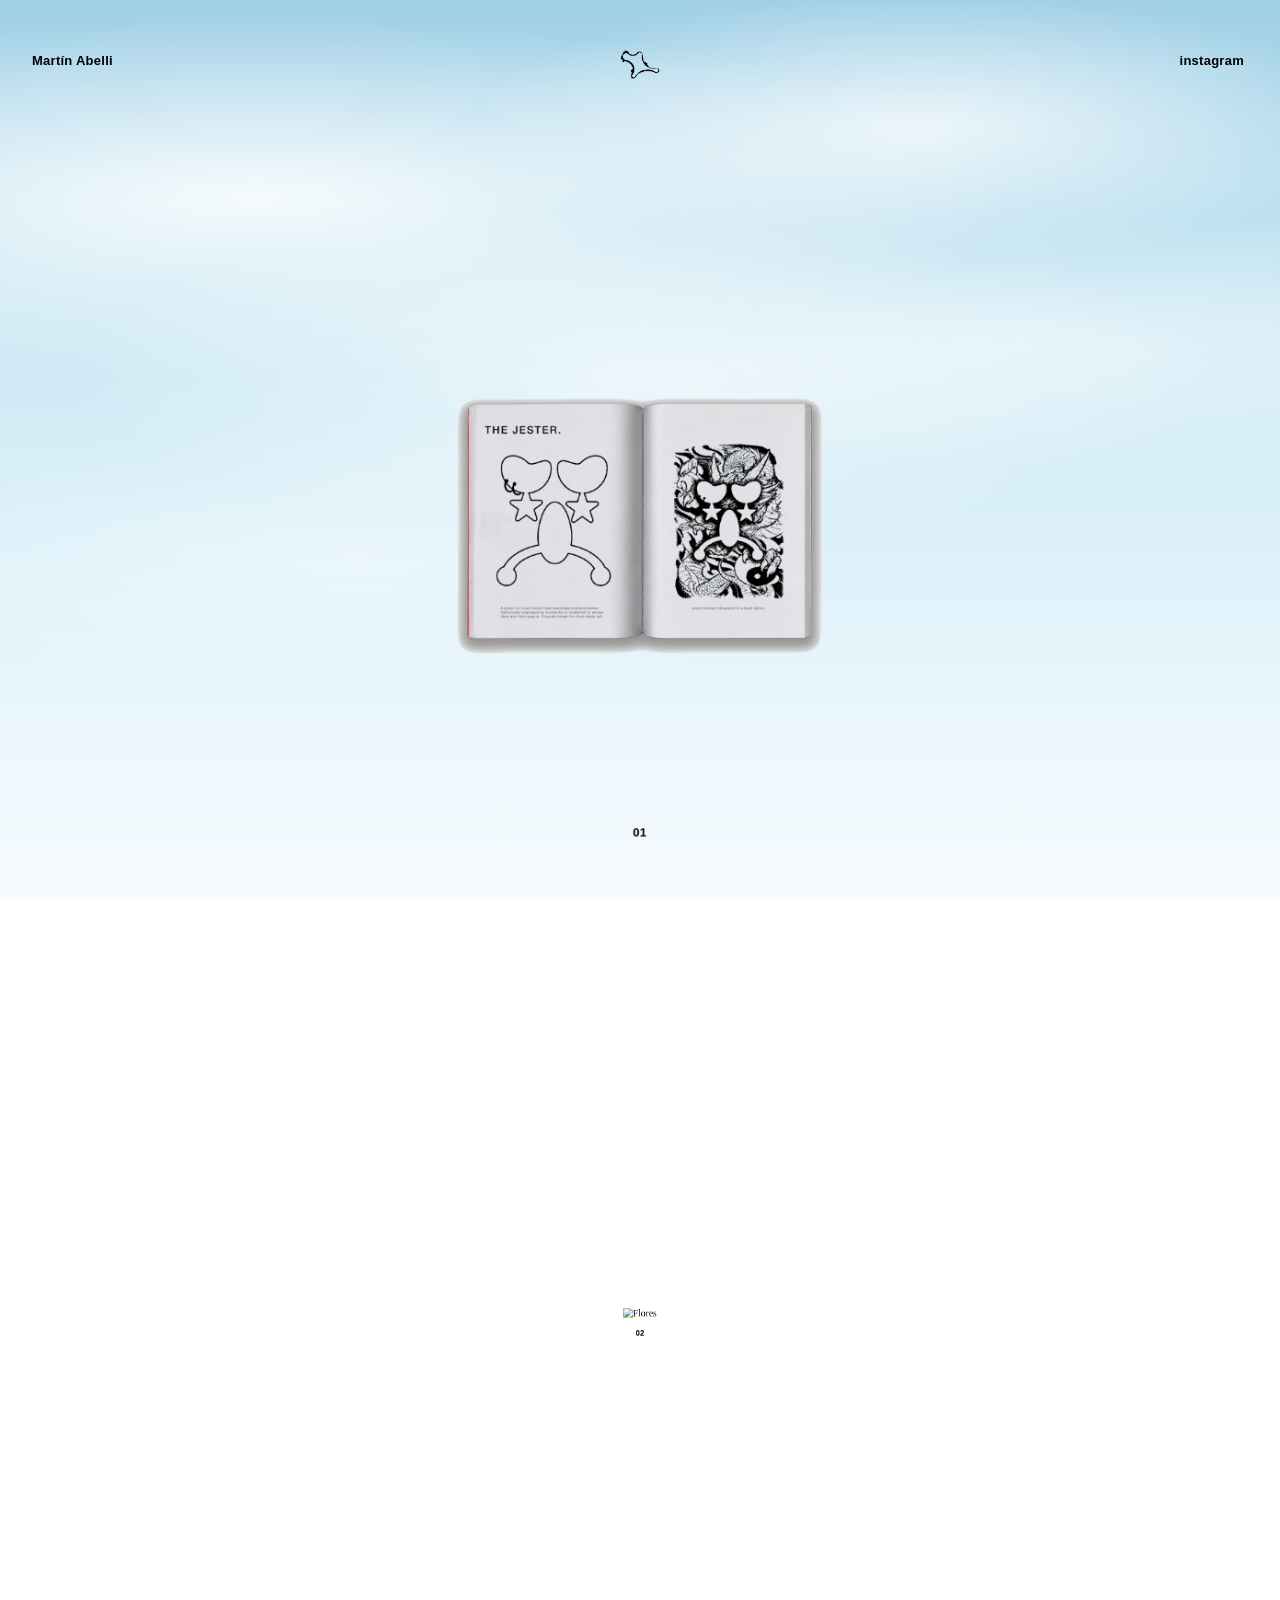
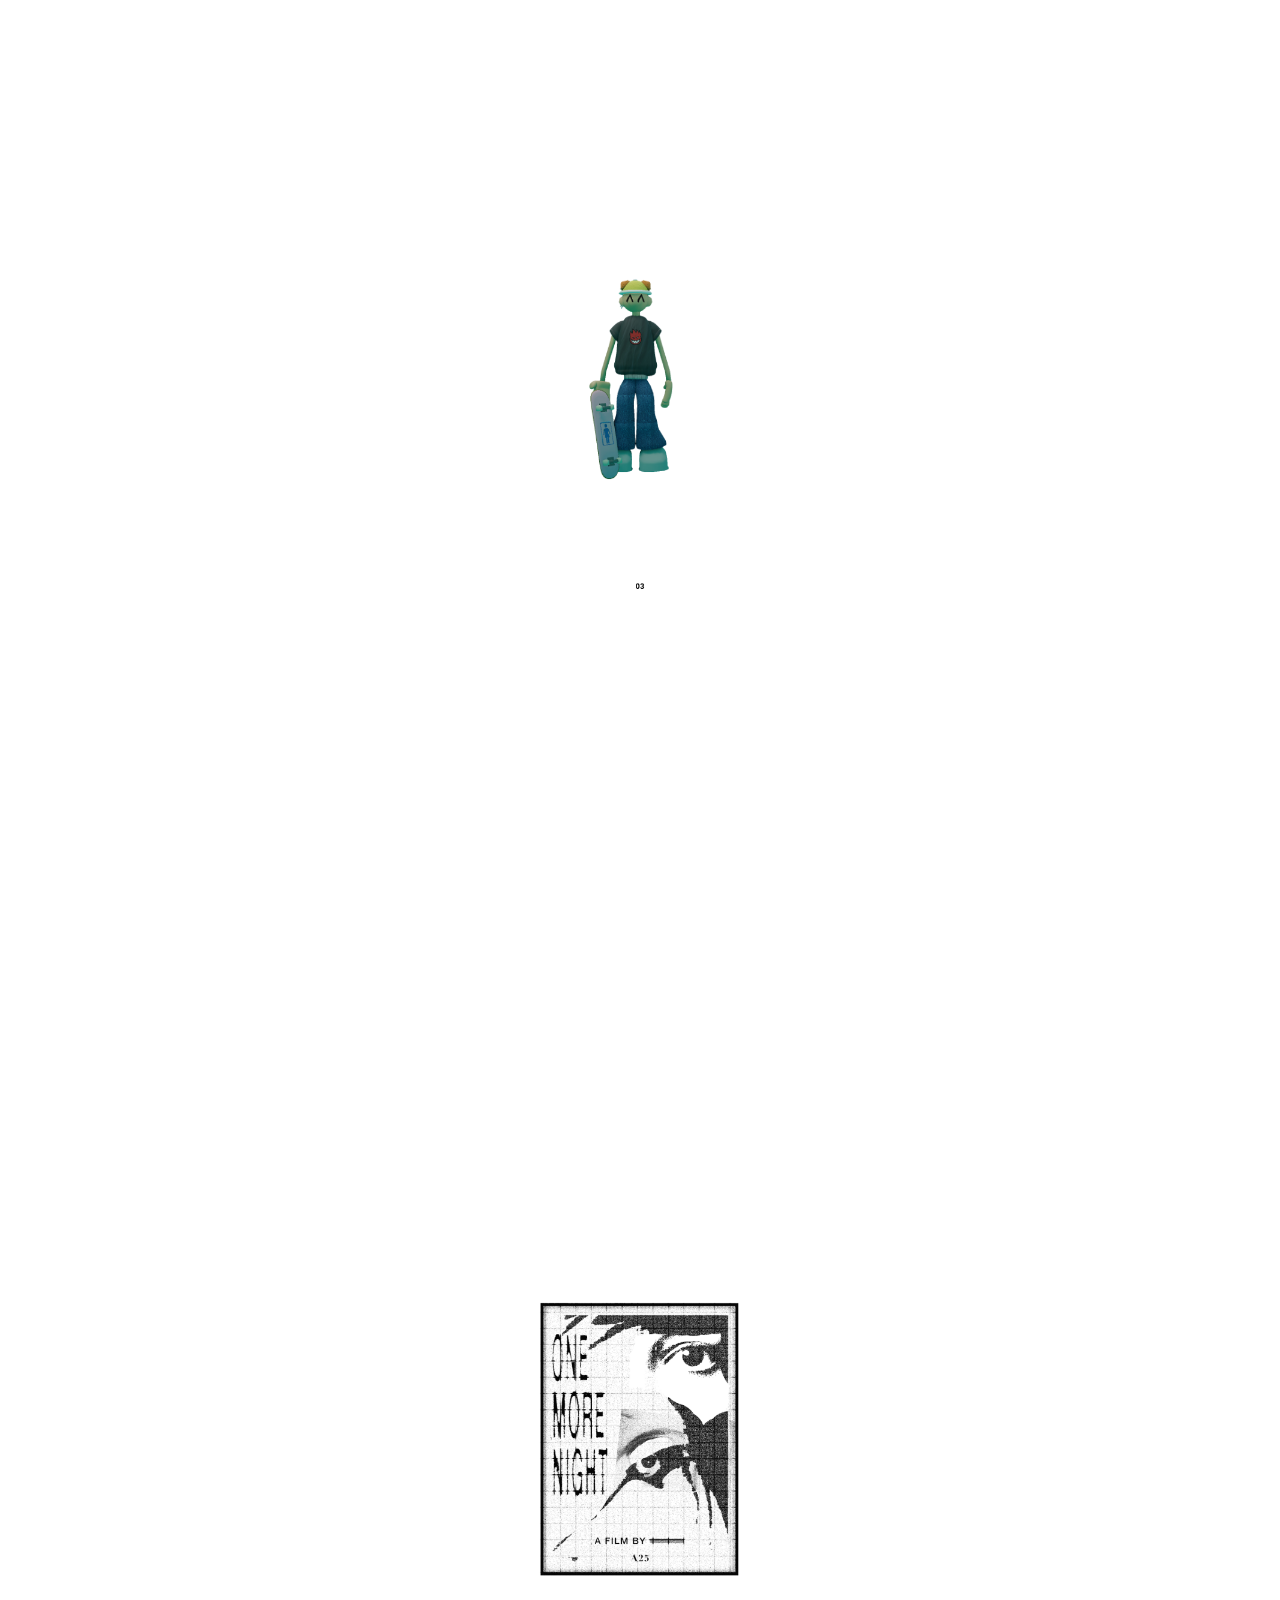
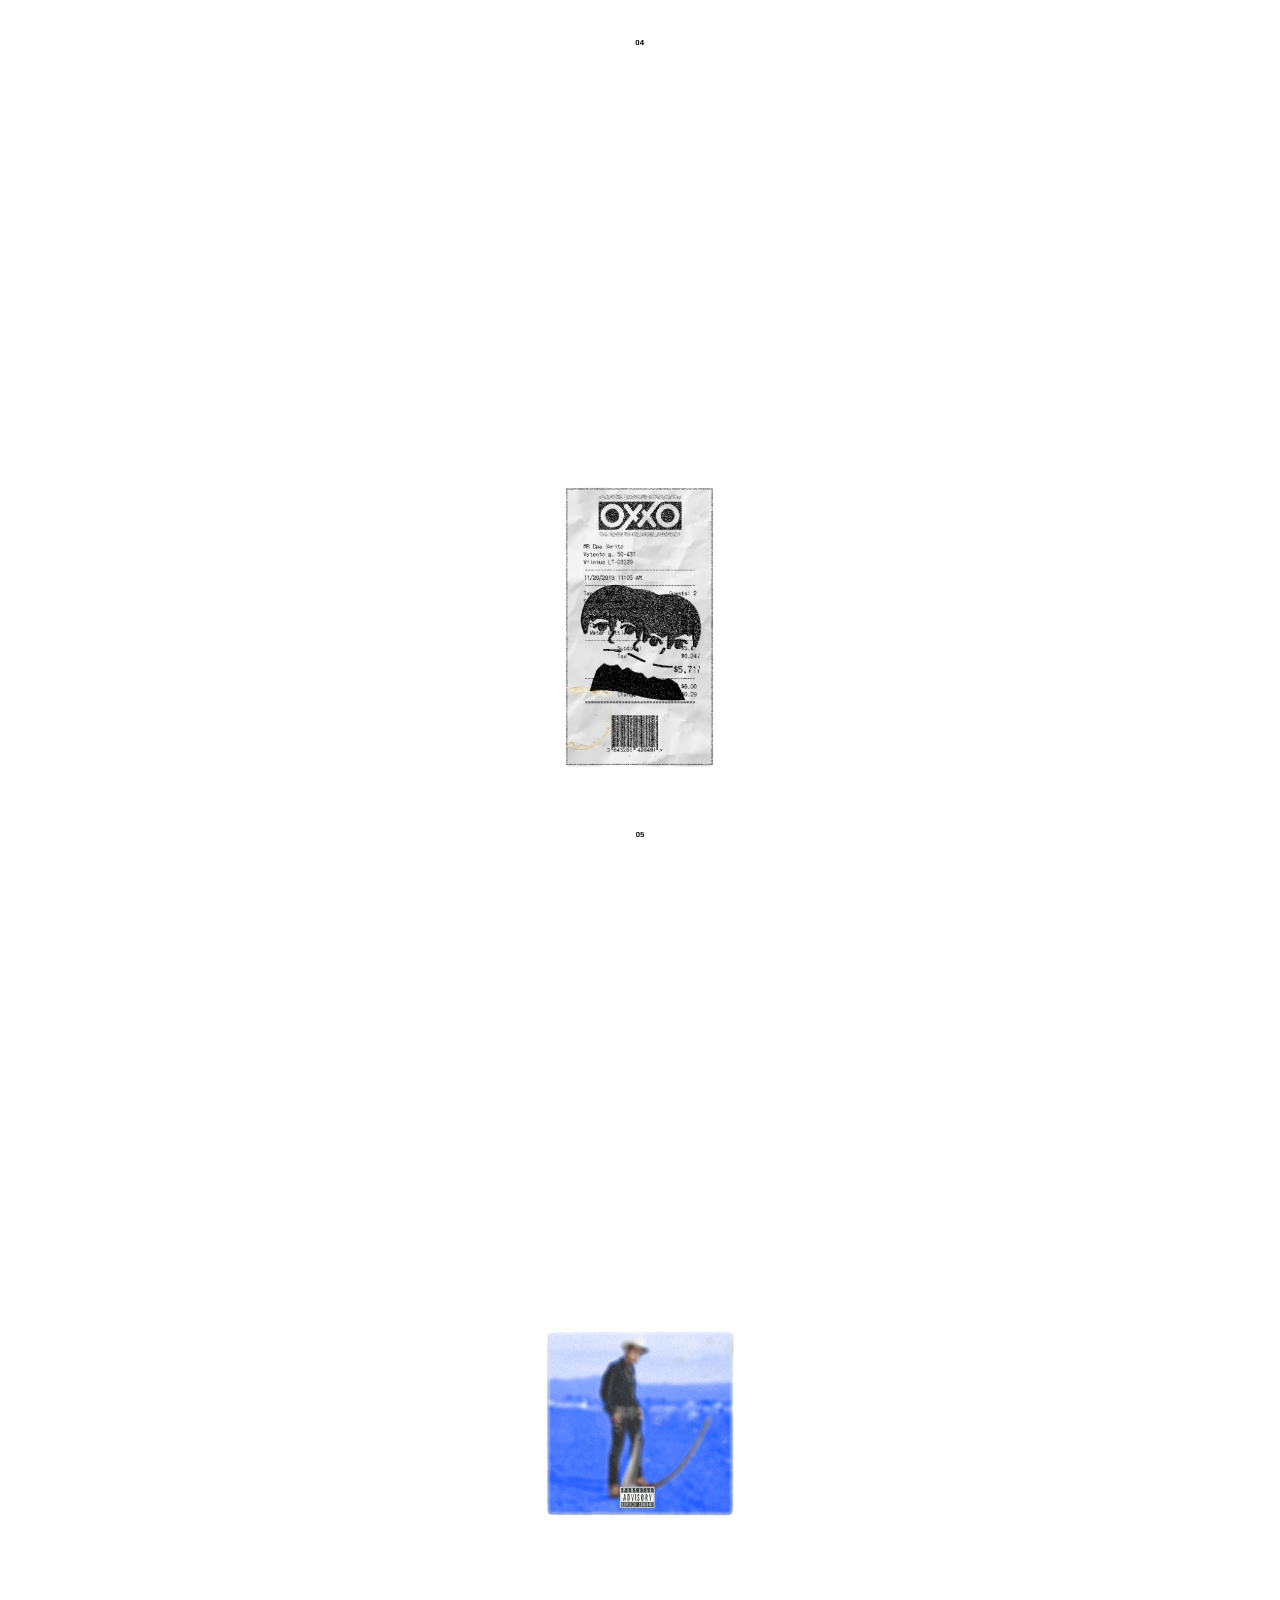
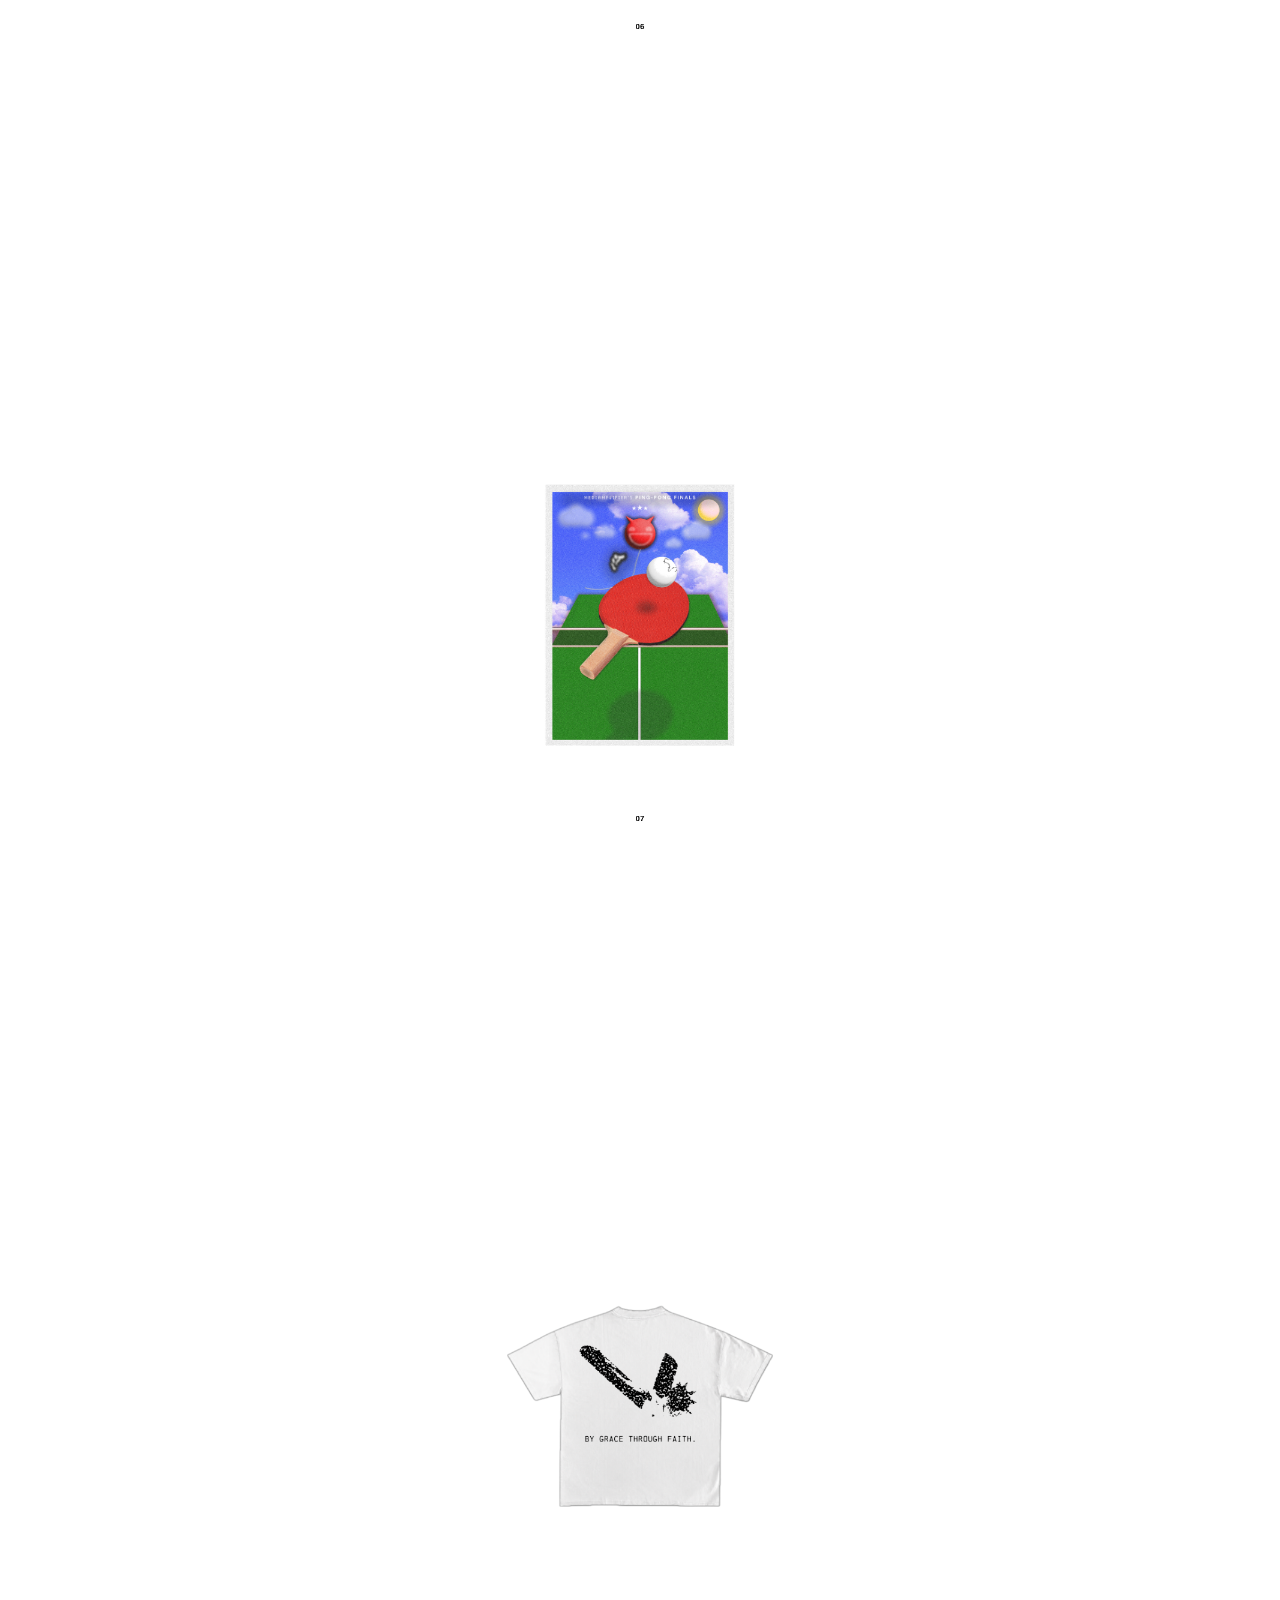
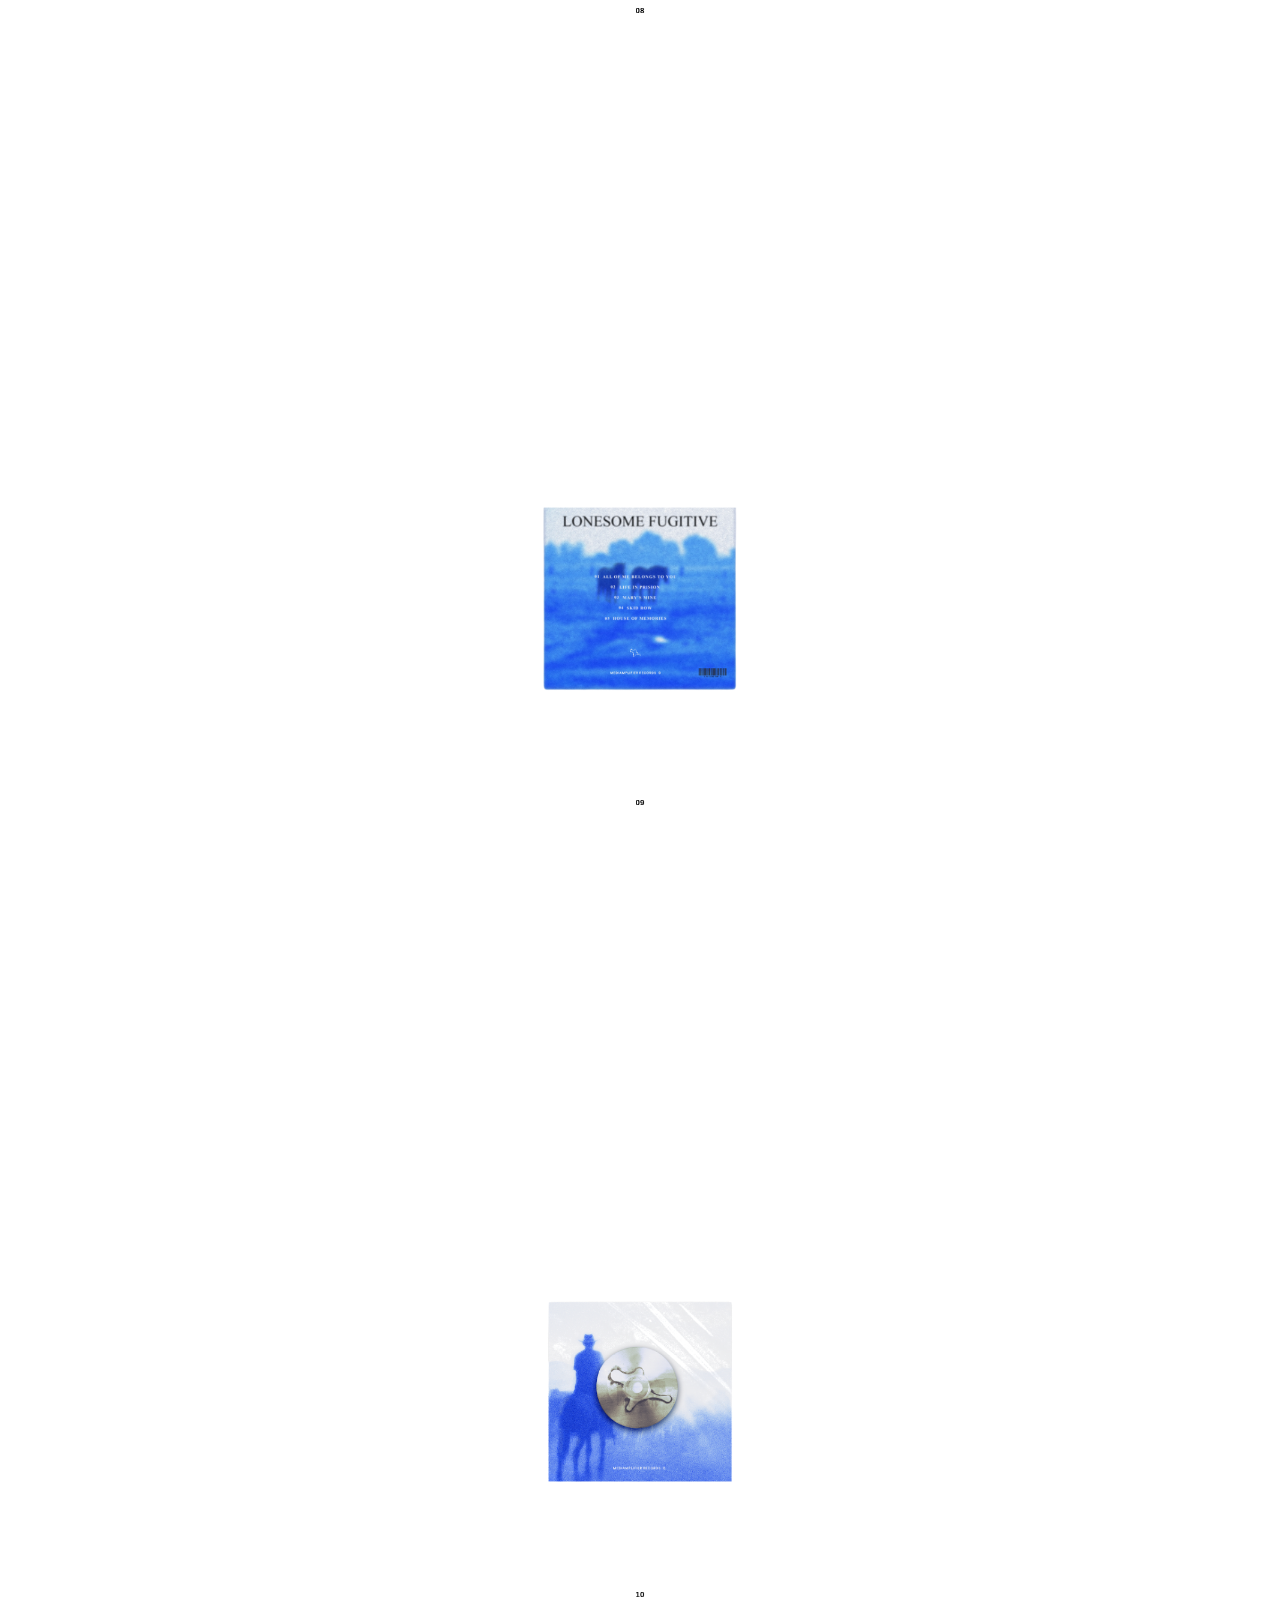
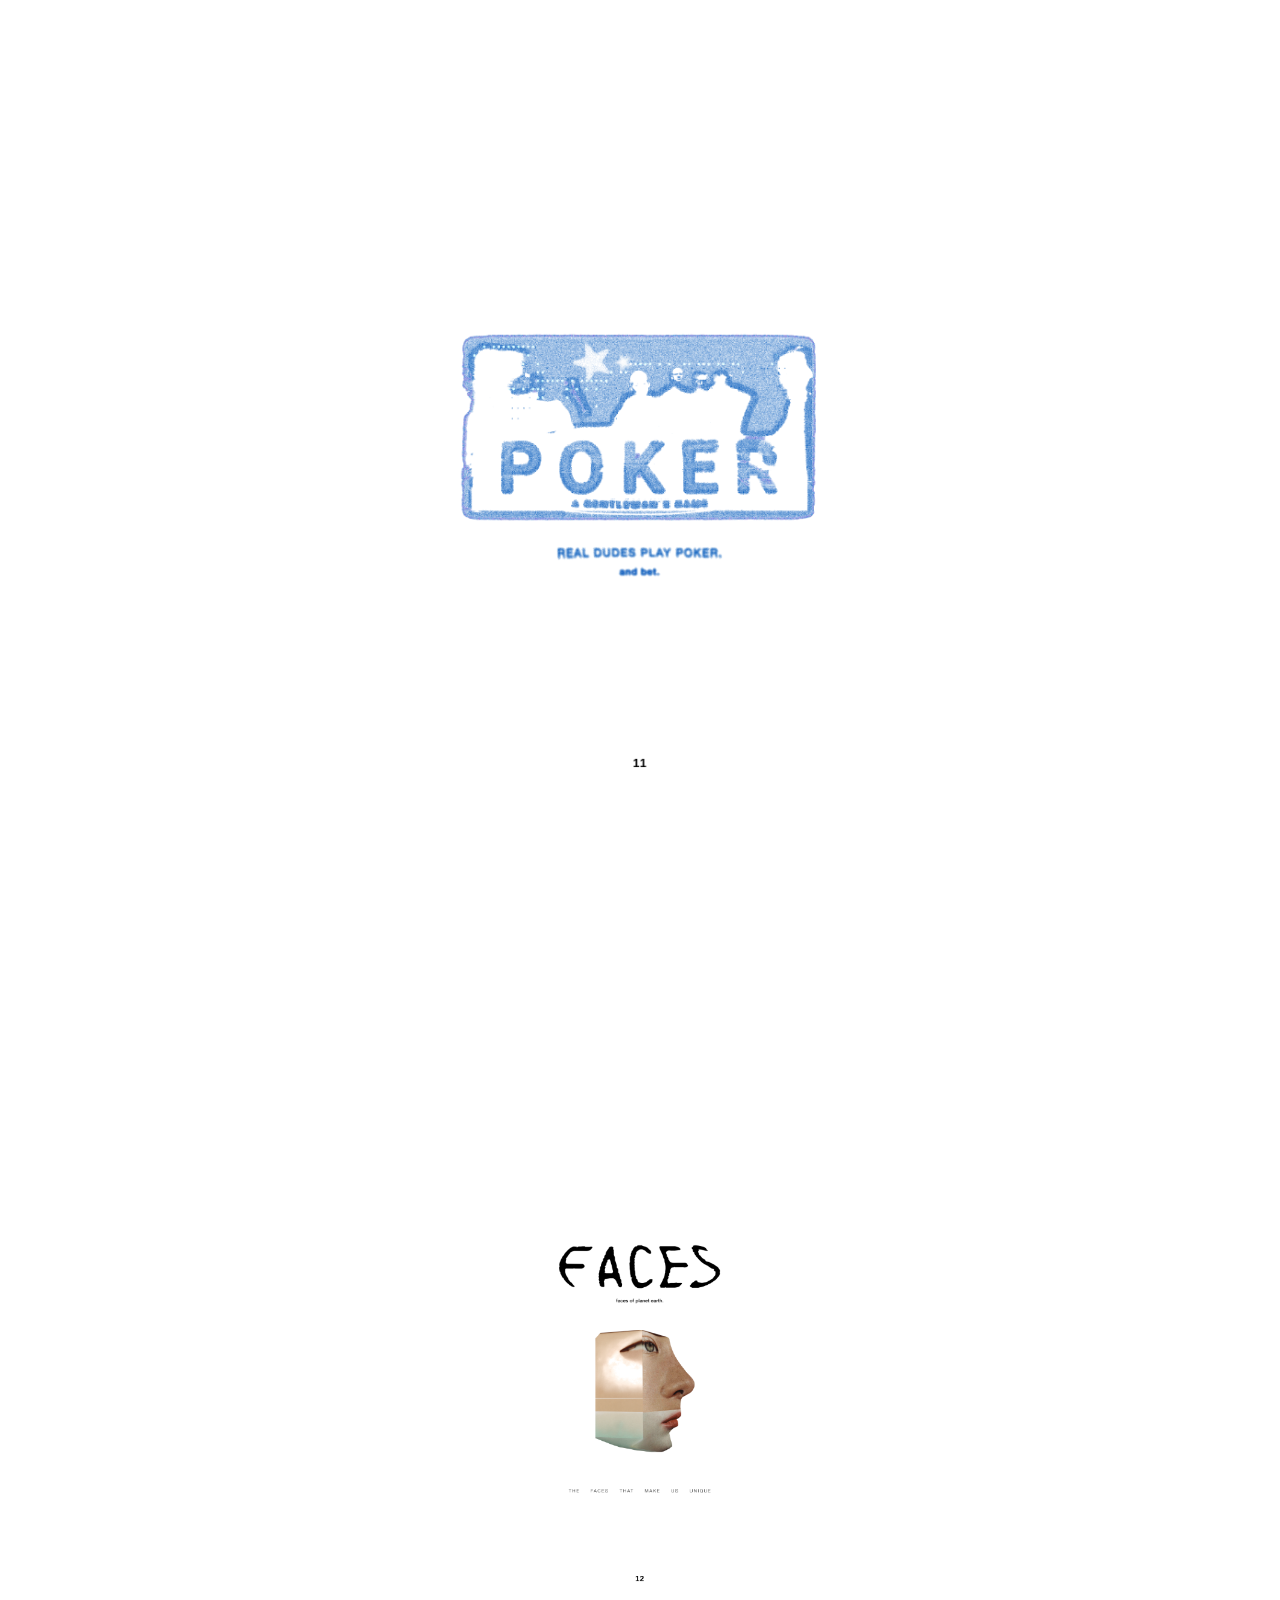
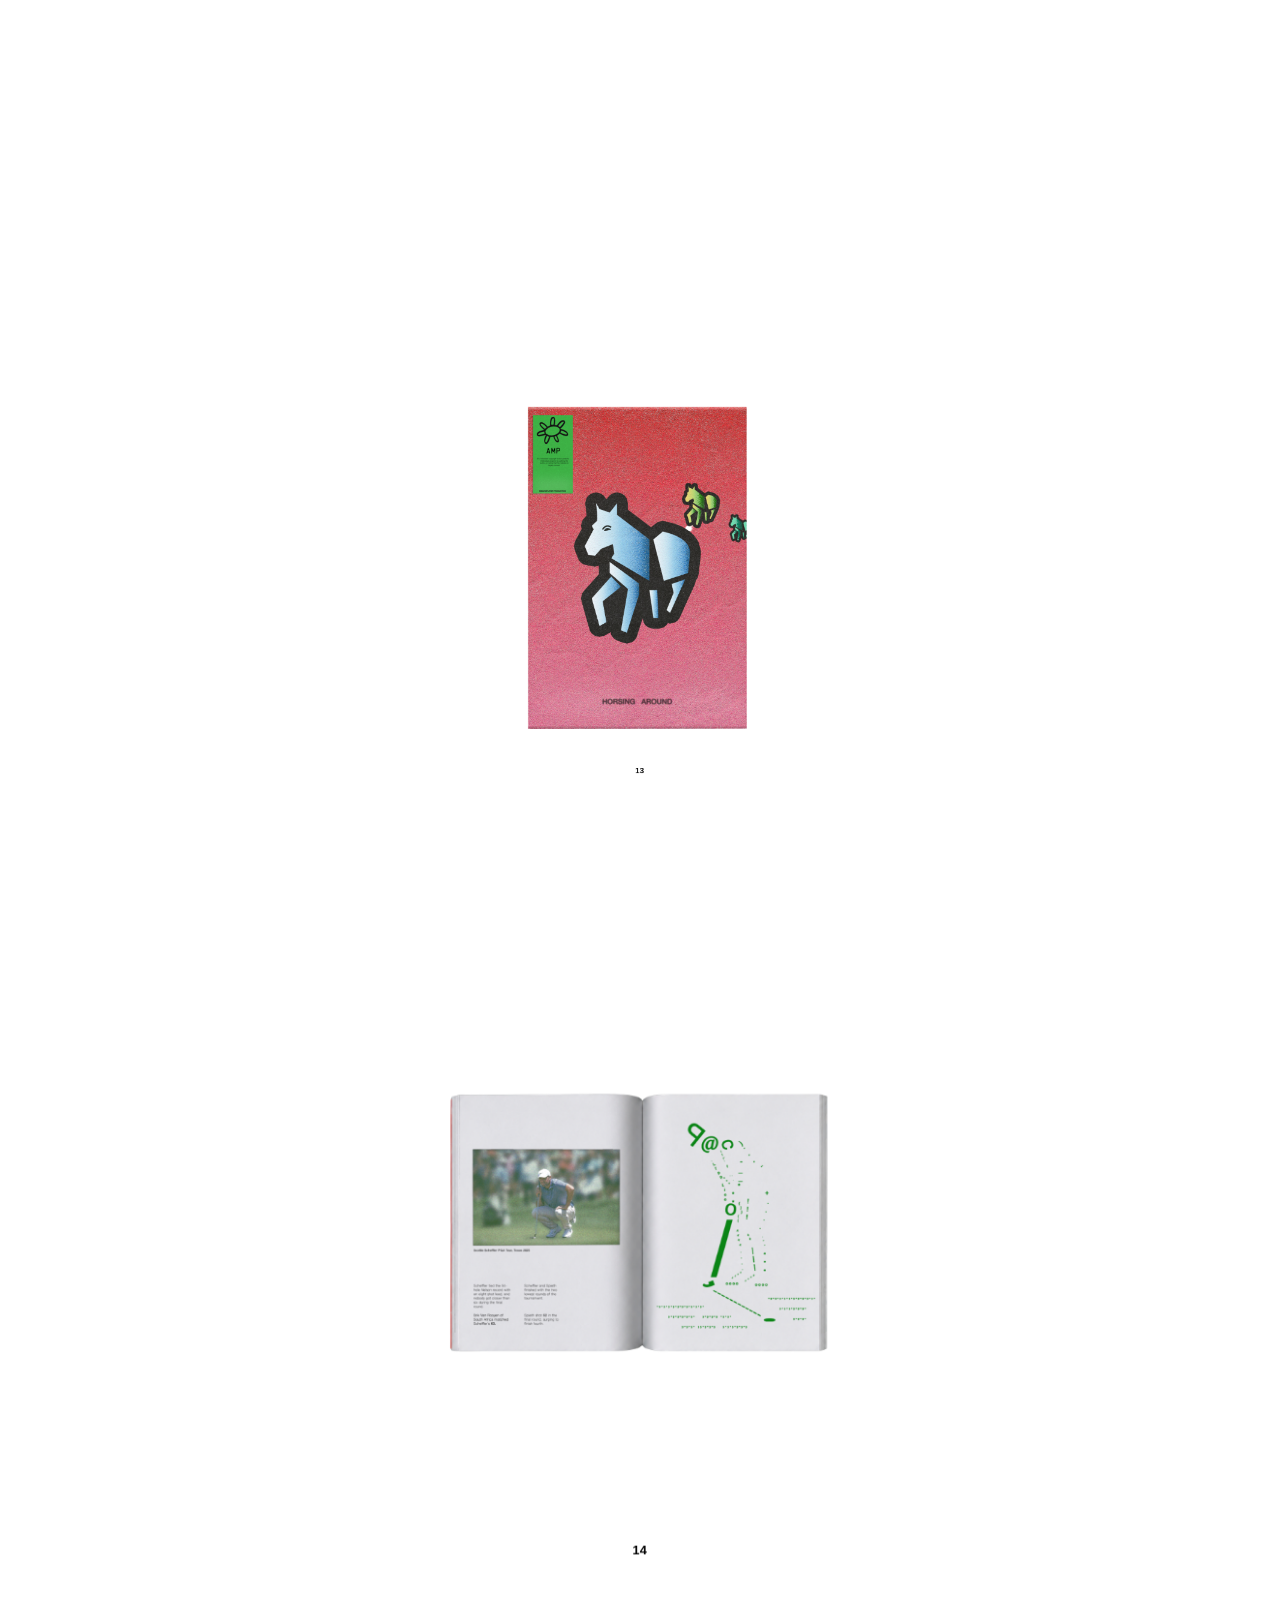
==== index.html @ cfe741dc "Mobile: replace horizontal swipe gallery with simple vertical scroll Each image is 80vw tall with ob" ====
<!DOCTYPE html>
<html lang="en">
<head>
  <meta charset="UTF-8">
  <meta name="viewport" content="width=device-width, initial-scale=1.0">
  <title>mediamplifier</title>
  <link rel="icon" type="image/png" href="images/favicon.png?v=9">
  <link rel="preconnect" href="https://fonts.googleapis.com">
  <link rel="preconnect" href="https://fonts.gstatic.com" crossorigin>
  <link href="https://fonts.googleapis.com/css2?family=Syne:wght@400;700;800&display=swap" rel="stylesheet">
  <link rel="stylesheet" href="style.css">
</head>
<body>

  <header>
    <span class="header-name">Martín Abelli</span>
    <a href="/"><img src="images/medialogo_crop.png" class="logo" alt="mediamplifier"></a>
    <a class="header-ig" href="https://instagram.com/mediamplifier" target="_blank">instagram</a>
  </header>

  <main class="grid">

    <div class="item">
      <img src="images/courtjester.png" alt="The Jester">
      <span class="caption">The Jester</span>
    </div>


    <div class="item">
      <img src="images/flowfinal.png" alt="Flores">
      <span class="caption">Flores</span>
    </div>

    <div class="item" data-compact>
      <img src="images/blaz.jpg" alt="Blaz">
      <span class="caption">Blaz Skateboarding</span>
    </div>

    <div class="item">
      <img src="images/damodel.png" alt="Damode">
      <span class="caption">Da Model</span>
    </div>

    <div class="item">
      <img src="images/miedofinal.png" alt="Miedo Nuevo">
      <span class="caption">Miedo Nuevo</span>
    </div>

    <div class="item">
      <img src="images/oxoman.png" alt="Oxomi 1">
      <span class="caption">Oxomi</span>
    </div>

    <div class="item">
      <img src="images/thecd.png" alt="The CD">
      <span class="caption">The CD</span>
    </div>

    <div class="item">
      <img src="images/finals.png" alt="Finals">
      <span class="caption">Finals</span>
    </div>

    <div class="item">
      <img src="images/gracie.png" alt="By Grace 1">
      <span class="caption">By Grace</span>
    </div>

    <div class="item">
      <img src="images/horse.png" alt="Horse">
      <span class="caption">Horse</span>
    </div>

    <div class="item">
      <img src="images/lone.png" alt="Lone">
      <span class="caption">Lone</span>
    </div>

    <div class="item">
      <img src="images/lone3.png" alt="Lone 3">
      <span class="caption">Lone 3</span>
    </div>

    <div class="item">
      <img src="images/realmen.png" alt="Real Men">
      <span class="caption">Real Men</span>
    </div>

    <div class="item">
      <img src="images/facess1.png" alt="Faces">
      <span class="caption">Faces</span>
    </div>

    <div class="item">
      <img src="images/horsing1.png" alt="Horsing">
      <span class="caption">Horsing</span>
    </div>

    <div class="item">
      <img src="images/libro1.png" alt="Libro">
      <span class="caption">Libro</span>
    </div>

  </main>

  <button class="edit-toggle" id="editBtn" onclick="editor.toggle()">EDITAR</button>

  <script>
  const params = new URLSearchParams(window.location.search);

  if (params.has('edit')) {
    document.getElementById('editBtn').style.display = 'block';
  }

  if (params.has('preview')) {
    document.body.classList.add('preview-mode');
    document.addEventListener('DOMContentLoaded', initViewer);
  }

  function initViewer() {
    const items = Array.from(document.querySelectorAll('.item'));
    if (!items.length) return;

    let current = 0;
    let animating = false;

    // Build viewer
    const viewer = document.createElement('div');
    viewer.id = 'viewer';
    document.body.appendChild(viewer);

    // Build nav dots
    const nav = document.createElement('div');
    nav.id = 'viewer-nav';
    document.body.appendChild(nav);

    // Preload all images so transitions are instant
    items.forEach(item => {
      const preload = new Image();
      preload.src = item.querySelector('img').src;
    });

    // Create slides
    const slides = items.map((item, i) => {
      const slide = document.createElement('div');
      slide.className = 'slide' + (i === 0 ? ' active' : '');
      const img = document.createElement('img');
      img.src = item.querySelector('img').src;
      img.alt = item.querySelector('img').alt;
      slide.appendChild(img);
      const cap = item.querySelector('.caption');
      if (cap) {
        const caption = document.createElement('span');
        caption.className = 'slide-caption';
        caption.textContent = cap.textContent;
        slide.appendChild(caption);
      }
      viewer.appendChild(slide);

      // Nav dot
      const dot = document.createElement('div');
      dot.className = 'nav-dot' + (i === 0 ? ' active' : '');
      dot.addEventListener('click', () => goTo(i));
      nav.appendChild(dot);

      return slide;
    });

    const dots = Array.from(nav.querySelectorAll('.nav-dot'));

    function goTo(next) {
      if (animating || next === current || next < 0 || next >= slides.length) return;
      animating = true;
      slides[current].classList.remove('active');
      dots[current].classList.remove('active');
      current = next;
      slides[current].classList.add('active');
      dots[current].classList.add('active');
      setTimeout(() => { animating = false; }, 150);
    }

    function go(dir) { goTo(current + dir); }

    // Mouse wheel
    let wheelAccum = 0;
    window.addEventListener('wheel', e => {
      e.preventDefault();
      wheelAccum += e.deltaY;
      if (Math.abs(wheelAccum) > 60) {
        go(wheelAccum > 0 ? 1 : -1);
        wheelAccum = 0;
      }
    }, { passive: false });

    // Arrow keys
    window.addEventListener('keydown', e => {
      if (e.key === 'ArrowDown') go(1);
      if (e.key === 'ArrowUp') go(-1);
    });

    // Touch
    let touchY = 0;
    window.addEventListener('touchstart', e => { touchY = e.touches[0].clientY; });
    window.addEventListener('touchend', e => {
      const diff = touchY - e.changedTouches[0].clientY;
      if (Math.abs(diff) > 40) go(diff > 0 ? 1 : -1);
    });
  }

  // ── Hardcoded layout fallback (used on GitHub Pages where localStorage is empty) ──
  const LAYOUT_FALLBACK = {"viewportWidth":1470,"images":[{"x":118,"y":61.981,"w":571,"h":807.689,"rotation":0},{"x":853,"y":32.8,"w":487,"h":688.87,"rotation":6.8489},{"x":1055,"y":935.92,"w":321,"h":167.677,"rotation":-1.34778},{"x":517,"y":1197.42,"w":476,"h":595,"rotation":0},{"x":91,"y":1286.94,"w":355,"h":502.154,"rotation":-4.43811},{"x":970,"y":1234.7,"w":491,"h":618.337,"rotation":0},{"x":44,"y":1767.58,"w":485,"h":606.25,"rotation":0},{"x":492,"y":1733.08,"w":491,"h":613.75,"rotation":-2.68546},{"x":516,"y":715.08,"w":422,"h":527.5,"rotation":-1.95251},{"x":127,"y":945.8,"w":258,"h":245.545,"rotation":0},{"x":13,"y":2228.83,"w":509,"h":636.25,"rotation":1.24339},{"x":971,"y":1763.58,"w":478,"h":597.5,"rotation":0},{"x":578,"y":2326.66,"w":349.007,"h":493.673,"rotation":-2.66548}],"drawings":[]};

  (function restoreLayout() {
    if (!params.has('edit')) return; // freeform layout only lives in edit mode now
    if (window.innerWidth <= 680) return; // mobile: CSS grid handles layout
    const saved = localStorage.getItem('mediaLayout');
    const data = saved ? JSON.parse(saved) : LAYOUT_FALLBACK;
    if (!data) return;
    const grid = document.querySelector('.grid');
    const items = document.querySelectorAll('.item');
    let maxBottom = 0;
    const images  = Array.isArray(data) ? data : (data.images  || []);
    const drawings = Array.isArray(data) ? []   : (data.drawings || []);

    // Build position map (support both old index-based and new src-based formats)
    const hasSrc = images.length > 0 && images[0].src;
    const posMap = {};
    if (hasSrc) {
      images.forEach(pos => { posMap[pos.src] = pos; });
    }

    items.forEach((item, i) => {
      const pos = hasSrc ? posMap[item.querySelector('img').src.split('/').pop()] : images[i];
      if (!pos) { item.style.display = 'none'; return; }
      Object.assign(item.style, {
        position: 'absolute', display: '',
        left: pos.x + 'px', top: pos.y + 'px',
        width: pos.w + 'px', height: pos.h + 'px', overflow: 'visible',
        transform: `rotate(${pos.rotation || 0}deg)`,
        transformOrigin: 'center center',
      });
      const img = item.querySelector('img');
      img.style.cssText = 'width:100%;height:100%;object-fit:cover;display:block;';
      maxBottom = Math.max(maxBottom, pos.y + pos.h);
    });

    drawings.forEach(d => {
      const el = document.createElement('img');
      el.className = 'drawing-item';
      el.src = d.src;
      Object.assign(el.style, {
        position: 'absolute', left: d.x + 'px', top: d.y + 'px',
        width: d.w + 'px', height: d.h + 'px',
        pointerEvents: 'none', zIndex: '150',
      });
      grid.appendChild(el);
      maxBottom = Math.max(maxBottom, d.y + d.h);
    });
    const designW = data.viewportWidth || 1470;
    const designH = maxBottom + 60;
    grid.style.display = 'block';
    grid.style.position = 'relative';
    grid.style.width = designW + 'px';
    grid.style.height = designH + 'px';

    function applyScale() {
      const scale = window.innerWidth / designW;
      grid.style.transform = `scale(${scale})`;
      grid.style.transformOrigin = 'top left';
      grid.style.marginBottom = (designH * scale - designH) + 'px';
    }
    applyScale();
    window.addEventListener('resize', applyScale);

    // Restore drawing overlay
    const savedDrawing = localStorage.getItem('mediaDrawing');
    if (savedDrawing) {
      const overlay = document.createElement('img');
      Object.assign(overlay.style, {
        position: 'absolute', top: '0', left: '0',
        width: '100%', pointerEvents: 'none', zIndex: '200',
      });
      overlay.src = savedDrawing;
      overlay.id = 'drawing-overlay';
      grid.appendChild(overlay);
    }
  })();

  // ── Galleries: mobile horizontal swipe / desktop vertical scroll ──
  // Mode is re-evaluated on resize so the right gallery is always active
  // (also covers environments where innerWidth is 0 during initial load).
  if (!params.has('preview') && !params.has('edit')) {
    const SKIP = ['horse.png', 'blaz.jpg'];
    const galleryItems = Array.from(document.querySelectorAll('.item'))
      .filter(item => !SKIP.some(s => item.querySelector('img').src.includes(s)));

    function makeSlideContent(item, i, container) {
      const srcImg = item.querySelector('img');
      const img = document.createElement('img');
      img.src = srcImg.src; img.alt = srcImg.alt;
      container.appendChild(img);
      const cap = document.createElement('span');
      cap.textContent = String(i + 1).padStart(2, '0');
      container.appendChild(cap);
      return cap;
    }

    function buildMobile() {
      // Mobile uses native CSS vertical scroll — CSS handles layout
      return () => {};
    }

    // Desktop: images scale up reaching viewport center and shrink leaving,
    // transform origin sliding top→bottom (scroll-scrubbed, sandwichpress style).
    function buildDesktop() {
      const ctl = new AbortController();
      const sig = { signal: ctl.signal };

      document.body.classList.add('vgallery');

      const gallery = document.createElement('div');
      gallery.id = 'desk-gallery';
      document.body.appendChild(gallery);

      const wraps = galleryItems.map((item, i) => {
        const wrap = document.createElement('div');
        wrap.className = 'desk-item';
        const inner = document.createElement('div');
        inner.className = 'desk-inner';
        makeSlideContent(item, i, inner).className = 'desk-caption';
        wrap.appendChild(inner);
        gallery.appendChild(wrap);
        return { wrap, inner };
      });

      // p: 0 = item center at viewport bottom, 0.5 = centered, 1 = at top.
      // scale 0.6 → 1 → 0.6, origin slides 50% 0% → 50% 50% → 50% 100%.
      function update() {
        const vh = window.innerHeight;
        wraps.forEach(({ wrap, inner }) => {
          const r = wrap.getBoundingClientRect();
          if (r.bottom < -vh || r.top > vh * 2) return; // far offscreen
          let p = 1 - (r.top + r.height / 2) / vh;
          p = Math.max(0, Math.min(1, p));
          const scale = 0.6 + 0.4 * (1 - Math.abs(2 * p - 1));
          inner.style.transform = `scale(${scale})`;
          inner.style.transformOrigin = `50% ${p * 100}%`;
        });
      }

      window.addEventListener('scroll', update, { passive: true, signal: ctl.signal });
      window.addEventListener('resize', update, sig);
      update();

      return () => {
        ctl.abort();
        gallery.remove();
        document.body.classList.remove('vgallery');
        window.scrollTo(0, 0);
      };
    }

    let galleryMode = null, teardownGallery = null;

    function decideGallery() {
      const w = window.innerWidth;
      if (!w || !galleryItems.length) return; // viewport not laid out yet
      const next = w <= 680 ? 'mobile' : 'desktop';
      if (next === galleryMode) return;
      if (teardownGallery) teardownGallery();
      galleryMode = next;
      teardownGallery = next === 'mobile' ? buildMobile() : buildDesktop();
    }

    window.addEventListener('resize', decideGallery);
    decideGallery();
  }

  const editor = {
    canvas: null, active: false, widgets: [], drawWidgets: [],

    toggle() {
      this.active ? this.close() : this.open();
      this.active = !this.active;
      document.getElementById('editBtn').textContent = this.active ? '✕ CERRAR' : 'EDITAR';
    },

    open() {
      this.widgets = [];
      this.drawWidgets = [];
      const docH = Math.max(document.body.scrollHeight, window.innerHeight);
      this.canvas = document.createElement('div');
      Object.assign(this.canvas.style, {
        position: 'absolute', top: '0', left: '0',
        width: '100%', height: docH + 'px',
        background: 'rgba(245,245,245,0.97)', zIndex: '8000',
      });
      document.body.appendChild(this.canvas);

      const bar = document.createElement('div');
      bar.style.cssText = 'position:fixed;top:0;left:0;right:0;background:#0066ff;color:#fff;font:11px monospace;padding:6px 16px;z-index:9000;display:flex;align-items:center;gap:10px;';

      const info = document.createElement('span');
      info.textContent = 'Mover · Redimensionar · ENTER aplicar · ESC cancelar';
      info.style.flex = '1';
      bar.appendChild(info);

      // ── Draw toggle ──
      const drawBtn = document.createElement('button');
      drawBtn.textContent = '✏ Dibujar';
      drawBtn.style.cssText = 'background:rgba(255,255,255,0.2);color:#fff;border:1px solid rgba(255,255,255,0.5);padding:4px 10px;font:bold 11px monospace;cursor:pointer;border-radius:2px;';
      bar.appendChild(drawBtn);

      // Colors
      const colors = ['#000000','#ffffff','#ff0000','#ffcc00','#0044ff'];
      let currentColor = '#000000';
      const colorBtns = colors.map(c => {
        const btn = document.createElement('div');
        btn.style.cssText = `width:16px;height:16px;background:${c};border:2px solid ${c==='#ffffff'?'#999':'#fff'};cursor:pointer;border-radius:50%;flex-shrink:0;`;
        btn.title = c;
        btn.addEventListener('click', () => {
          currentColor = c; currentSize = this._eraserActive ? currentSize : currentSize;
          this._eraserActive = false;
          drawCtx.globalCompositeOperation = 'source-over';
          colorBtns.forEach(b => b.style.outline = 'none');
          btn.style.outline = '2px solid #fff';
        });
        bar.appendChild(btn);
        return btn;
      });
      colorBtns[0].style.outline = '2px solid #fff';

      // Size
      const sizes = [2, 5, 12];
      const sizeLabels = ['S','M','L'];
      let currentSize = 5;
      sizes.forEach((s, i) => {
        const btn = document.createElement('button');
        btn.textContent = sizeLabels[i];
        btn.style.cssText = `background:${i===1?'rgba(255,255,255,0.4)':'rgba(255,255,255,0.15)'};color:#fff;border:1px solid rgba(255,255,255,0.4);padding:3px 7px;font:bold 10px monospace;cursor:pointer;border-radius:2px;`;
        btn.addEventListener('click', () => {
          currentSize = s;
          bar.querySelectorAll('.sizebtn').forEach(b => b.style.background = 'rgba(255,255,255,0.15)');
          btn.style.background = 'rgba(255,255,255,0.4)';
        });
        btn.className = 'sizebtn';
        bar.appendChild(btn);
      });

      // Eraser
      const eraserBtn = document.createElement('button');
      eraserBtn.textContent = '🧹 Goma';
      eraserBtn.style.cssText = 'background:rgba(255,255,255,0.15);color:#fff;border:1px solid rgba(255,255,255,0.4);padding:4px 10px;font:bold 11px monospace;cursor:pointer;border-radius:2px;';
      eraserBtn.addEventListener('click', () => {
        this._eraserActive = !this._eraserActive;
        drawCtx.globalCompositeOperation = this._eraserActive ? 'destination-out' : 'source-over';
        eraserBtn.style.background = this._eraserActive ? 'rgba(255,255,255,0.5)' : 'rgba(255,255,255,0.15)';
        // Auto-enable draw mode when eraser is on
        if (this._eraserActive && !drawActive) {
          drawActive = true;
          drawCanvas.style.pointerEvents = 'auto';
          drawBtn.style.background = 'rgba(255,255,255,0.5)';
          drawBtn.textContent = '✏ Dibujando';
        }
      });
      bar.appendChild(eraserBtn);

      // Clear
      const clearBtn = document.createElement('button');
      clearBtn.textContent = '🗑';
      clearBtn.style.cssText = 'background:rgba(255,0,0,0.3);color:#fff;border:1px solid rgba(255,255,255,0.4);padding:4px 8px;font:11px monospace;cursor:pointer;border-radius:2px;';
      clearBtn.addEventListener('click', () => drawCtx.clearRect(0, 0, drawCanvas.width, drawCanvas.height));
      bar.appendChild(clearBtn);

      // Convert drawing to movable widget
      const toWidgetBtn = document.createElement('button');
      toWidgetBtn.textContent = '↕ Mover trazo';
      toWidgetBtn.style.cssText = 'background:rgba(255,255,255,0.2);color:#fff;border:1px solid rgba(255,255,255,0.5);padding:4px 10px;font:bold 11px monospace;cursor:pointer;border-radius:2px;';
      toWidgetBtn.addEventListener('click', () => {
        // Find bounding box of drawn pixels
        const iData = drawCtx.getImageData(0, 0, drawCanvas.width, drawCanvas.height).data;
        let minX = drawCanvas.width, minY = drawCanvas.height, maxX = 0, maxY = 0;
        for (let y = 0; y < drawCanvas.height; y++) {
          for (let x = 0; x < drawCanvas.width; x++) {
            if (iData[(y * drawCanvas.width + x) * 4 + 3] > 10) {
              if (x < minX) minX = x; if (x > maxX) maxX = x;
              if (y < minY) minY = y; if (y > maxY) maxY = y;
            }
          }
        }
        if (maxX <= minX || maxY <= minY) return;

        const pad = 12;
        const cx = Math.max(0, minX - pad), cy = Math.max(0, minY - pad);
        const cw = Math.min(drawCanvas.width  - cx, maxX - minX + pad * 2);
        const ch = Math.min(drawCanvas.height - cy, maxY - minY + pad * 2);

        const tmp = document.createElement('canvas');
        tmp.width = cw; tmp.height = ch;
        tmp.getContext('2d').drawImage(drawCanvas, cx, cy, cw, ch, 0, 0, cw, ch);
        const dataUrl = tmp.toDataURL();

        // Create movable widget (add to drawWidgets, not widgets)
        const w = this.addWidget(dataUrl, 'drawing', cx, cy, cw, ch);
        this.drawWidgets.push(w);

        // Add ✕ delete button to this drawing widget
        const del = document.createElement('button');
        del.textContent = '✕';
        del.style.cssText = 'position:absolute;top:-26px;right:0;background:#ff3333;color:#fff;border:none;padding:3px 8px;font:bold 11px monospace;cursor:pointer;border-radius:2px;z-index:3;';
        del.addEventListener('mousedown', e => e.stopPropagation());
        del.addEventListener('click', () => {
          const idx = this.drawWidgets.indexOf(w);
          if (idx > -1) this.drawWidgets.splice(idx, 1);
          w.remove();
        });
        w.appendChild(del);

        // Clear that area from drawing canvas
        drawCtx.clearRect(0, 0, drawCanvas.width, drawCanvas.height);
      });
      bar.appendChild(toWidgetBtn);

      this.canvas.appendChild(bar);

      // ── Drawing canvas ──
      const drawCanvas = document.createElement('canvas');
      drawCanvas.width  = window.innerWidth;
      drawCanvas.height = Math.max(document.body.scrollHeight, window.innerHeight);
      Object.assign(drawCanvas.style, {
        position: 'absolute', top: '0', left: '0',
        pointerEvents: 'none', zIndex: '8500',
      });
      this.canvas.appendChild(drawCanvas);
      const drawCtx = drawCanvas.getContext('2d');
      this._eraserActive = false;

      // Restore existing drawing
      const savedDrawing = localStorage.getItem('mediaDrawing');
      if (savedDrawing) {
        const img = new Image();
        img.onload = () => drawCtx.drawImage(img, 0, 0);
        img.src = savedDrawing;
      }

      let isDrawing = false, drawActive = false;
      this._drawCanvas = drawCanvas;
      this._drawCtx = drawCtx;

      drawBtn.addEventListener('click', () => {
        drawActive = !drawActive;
        drawCanvas.style.pointerEvents = drawActive ? 'auto' : 'none';
        drawBtn.style.background = drawActive ? 'rgba(255,255,255,0.5)' : 'rgba(255,255,255,0.2)';
        drawBtn.textContent = drawActive ? '✏ Dibujando' : '✏ Dibujar';
        // Disable eraser when switching to draw
        if (drawActive && this._eraserActive) {
          this._eraserActive = false;
          drawCtx.globalCompositeOperation = 'source-over';
          eraserBtn.style.background = 'rgba(255,255,255,0.15)';
        }
      });

      drawCanvas.addEventListener('mousedown', e => {
        isDrawing = true;
        drawCtx.beginPath();
        drawCtx.moveTo(e.offsetX, e.offsetY);
      });
      drawCanvas.addEventListener('mousemove', e => {
        if (!isDrawing) return;
        drawCtx.lineTo(e.offsetX, e.offsetY);
        drawCtx.strokeStyle = this._eraserActive ? 'rgba(0,0,0,1)' : currentColor;
        drawCtx.lineWidth = this._eraserActive ? currentSize * 3 : currentSize;
        drawCtx.lineCap = 'round';
        drawCtx.lineJoin = 'round';
        drawCtx.stroke();
      });
      drawCanvas.addEventListener('mouseup',    () => { isDrawing = false; drawCtx.beginPath(); });
      drawCanvas.addEventListener('mouseleave', () => { isDrawing = false; drawCtx.beginPath(); });

      const grid = document.querySelector('.grid');
      const gridRect = grid.getBoundingClientRect();
      const gridOffX = gridRect.left + window.scrollX;
      const gridOffY = gridRect.top  + window.scrollY;

      document.querySelectorAll('.item').forEach(item => {
        const img = item.querySelector('img');
        let x, y, w, h;

        if (item.style.position === 'absolute') {
          // Already positioned — use raw style values (unrotated) + grid offset
          x = parseFloat(item.style.left)  + gridOffX;
          y = parseFloat(item.style.top)   + gridOffY;
          w = parseFloat(item.style.width);
          h = parseFloat(item.style.height);
        } else {
          // Not yet positioned — use getBoundingClientRect
          const rect = img.getBoundingClientRect();
          x = rect.left + window.scrollX;
          y = rect.top  + window.scrollY;
          w = rect.width;
          h = rect.height || img.naturalHeight * (rect.width / img.naturalWidth);
        }

        const rotation = parseFloat(item.style.transform?.match(/rotate\((.+?)deg\)/)?.[1] || 0);
        const widget = this.addWidget(img.src, img.alt, x, y, w, h);
        if (rotation) { widget.style.transform = `rotate(${rotation}deg)`; widget.dataset.rotation = rotation; }
        this.widgets.push(widget);
      });

      // Recover existing drawing widgets from DOM so they survive re-edits
      document.querySelectorAll('.drawing-item').forEach(el => {
        const rect = el.getBoundingClientRect();
        const x = rect.left + window.scrollX;
        const y = rect.top  + window.scrollY;
        const w = parseFloat(el.style.width)  || rect.width;
        const h = parseFloat(el.style.height) || rect.height;
        const widget = this.addWidget(el.src, 'drawing', x, y, w, h);
        this.drawWidgets.push(widget);

        // Delete button
        const del = document.createElement('button');
        del.textContent = '✕';
        del.style.cssText = 'position:absolute;top:-26px;right:0;background:#ff3333;color:#fff;border:none;padding:3px 8px;font:bold 11px monospace;cursor:pointer;border-radius:2px;z-index:3;';
        del.addEventListener('mousedown', e => e.stopPropagation());
        del.addEventListener('click', () => {
          const idx = this.drawWidgets.indexOf(widget);
          if (idx > -1) this.drawWidgets.splice(idx, 1);
          widget.remove();
        });
        widget.appendChild(del);
      });

      document.addEventListener('keydown', this._keys = e => {
        if (e.key === 'Enter') this.apply();
        if (e.key === 'Escape') { this.close(); this.active = false; document.getElementById('editBtn').textContent = 'EDITAR'; }
      });
    },

    addWidget(src, alt, x, y, w, h) {
      const widget = document.createElement('div');
      Object.assign(widget.style, {
        position: 'absolute', left: x + 'px', top: y + 'px',
        width: w + 'px', height: h + 'px', cursor: 'move', userSelect: 'none', zIndex: '1',
      });
      const img = document.createElement('img');
      img.src = src; img.alt = alt;
      img.style.cssText = 'width:100%;height:100%;object-fit:cover;display:block;pointer-events:none;';
      widget.appendChild(img);
      const border = document.createElement('div');
      border.style.cssText = 'position:absolute;inset:0;border:2px solid #0066ff;pointer-events:none;box-sizing:border-box;';
      widget.appendChild(border);
      const label = document.createElement('div');
      label.style.cssText = 'position:absolute;bottom:-26px;left:0;background:#0066ff;color:#fff;font:bold 11px monospace;padding:3px 8px;white-space:nowrap;pointer-events:none;';
      widget.appendChild(label);
      const update = () => {
        label.textContent = Math.round(parseFloat(widget.style.width)) + ' × ' + Math.round(parseFloat(widget.style.height)) + 'px';
      };
      update();
      [
        ['nw','top:-6px;left:-6px;cursor:nw-resize'],
        ['n', 'top:-6px;left:calc(50% - 5px);cursor:n-resize'],
        ['ne','top:-6px;right:-6px;cursor:ne-resize'],
        ['e', 'top:calc(50% - 5px);right:-6px;cursor:e-resize'],
        ['se','bottom:-6px;right:-6px;cursor:se-resize'],
        ['s', 'bottom:-6px;left:calc(50% - 5px);cursor:s-resize'],
        ['sw','bottom:-6px;left:-6px;cursor:sw-resize'],
        ['w', 'top:calc(50% - 5px);left:-6px;cursor:w-resize'],
      ].forEach(([pos, style]) => {
        const h = document.createElement('div');
        h.dataset.h = pos;
        h.style.cssText = 'position:absolute;width:12px;height:12px;background:#fff;border:2px solid #0066ff;box-sizing:border-box;z-index:2;' + style;
        widget.appendChild(h);
      });
      // Store filename key for matching
      widget.dataset.src = src.split('/').pop();

      // Delete button
      const delBtn = document.createElement('button');
      delBtn.textContent = '✕';
      delBtn.style.cssText = 'position:absolute;top:-26px;right:0;background:#ff3333;color:#fff;border:none;padding:3px 8px;font:bold 11px monospace;cursor:pointer;border-radius:2px;z-index:3;';
      delBtn.addEventListener('mousedown', e => e.stopPropagation());
      delBtn.addEventListener('click', () => {
        widget.dataset.deleted = 'true';
        widget.style.opacity = '0.2';
        widget.style.pointerEvents = 'none';
      });
      widget.appendChild(delBtn);

      // Rotation handle
      const rotHandle = document.createElement('div');
      rotHandle.style.cssText = 'position:absolute;top:-38px;left:calc(50% - 11px);width:22px;height:22px;background:#fff;border:2px solid #0066ff;border-radius:50%;cursor:grab;z-index:3;font-size:14px;line-height:18px;text-align:center;user-select:none;';
      rotHandle.textContent = '↻';
      widget.appendChild(rotHandle);

      rotHandle.addEventListener('mousedown', e => {
        e.preventDefault(); e.stopPropagation();
        const getCenter = () => {
          const r = widget.getBoundingClientRect();
          return { cx: r.left + r.width / 2, cy: r.top + r.height / 2 };
        };
        const { cx, cy } = getCenter();
        const onMove = e => {
          const angle = Math.atan2(e.clientY - cy, e.clientX - cx) * 180 / Math.PI + 90;
          widget.style.transform = `rotate(${angle}deg)`;
          widget.dataset.rotation = angle;
        };
        const onUp = () => {
          document.removeEventListener('mousemove', onMove);
          document.removeEventListener('mouseup', onUp);
        };
        document.addEventListener('mousemove', onMove);
        document.addEventListener('mouseup', onUp);
      });

      this.canvas.appendChild(widget);
      this.setupInteraction(widget, update);
      return widget;
    },

    setupInteraction(widget, update) {
      let mode = null, dir = null;
      let mx0, my0, x0, y0, w0, h0, ratio;

      widget.addEventListener('mousedown', e => {
        dir = e.target.dataset.h || null;
        mode = dir ? 'resize' : 'move';
        mx0 = e.clientX; my0 = e.clientY;
        x0 = parseFloat(widget.style.left);
        y0 = parseFloat(widget.style.top);
        w0 = parseFloat(widget.style.width);
        h0 = parseFloat(widget.style.height);
        ratio = w0 / h0;
        widget.style.zIndex = 10;
        e.preventDefault();
      });

      document.addEventListener('mousemove', e => {
        if (!mode) return;
        const dx = e.clientX - mx0;
        const dy = e.clientY - my0;
        const MIN = 40;

        if (mode === 'move') {
          widget.style.left = (x0 + dx) + 'px';
          widget.style.top  = (y0 + dy) + 'px';
        } else {
          // Proportional resize: determine primary delta from handle direction
          let dw = 0, dh = 0;
          if (dir.includes('e')) dw =  dx;
          if (dir.includes('w')) dw = -dx;
          if (dir.includes('s')) dh =  dy;
          if (dir.includes('n')) dh = -dy;

          let newW, newH;
          if (dw !== 0 && dh !== 0) {
            // Corner: use the larger relative change to drive both axes
            if (Math.abs(dw) / w0 >= Math.abs(dh) / h0) {
              newW = Math.max(MIN, w0 + dw);
              newH = newW / ratio;
            } else {
              newH = Math.max(MIN, h0 + dh);
              newW = newH * ratio;
            }
          } else if (dw !== 0) {
            newW = Math.max(MIN, w0 + dw);
            newH = newW / ratio;
          } else {
            newH = Math.max(MIN, h0 + dh);
            newW = newH * ratio;
          }

          // Anchor opposite edge/corner
          let newX = x0, newY = y0;
          if (dir.includes('w')) newX = x0 + w0 - newW;
          if (dir.includes('n')) newY = y0 + h0 - newH;

          widget.style.width  = newW + 'px';
          widget.style.height = newH + 'px';
          widget.style.left   = newX + 'px';
          widget.style.top    = newY + 'px';
        }
        update();
      });

      document.addEventListener('mouseup', () => {
        if (!mode) return;
        mode = null; dir = null;
        widget.style.zIndex = 1;
      });
    },

    apply() {
      const items = document.querySelectorAll('.item');
      const grid  = document.querySelector('.grid');

      // Get grid's document-absolute offset BEFORE touching the DOM
      const gridRect = grid.getBoundingClientRect();
      const gridOffX = gridRect.left + window.scrollX;
      const gridOffY = gridRect.top  + window.scrollY;

      let maxBottom = 0;

      // Build position map by filename (skip deleted widgets)
      const posMap = {};
      this.widgets.forEach(widget => {
        if (widget.dataset.deleted) return;
        const key = widget.dataset.src;
        posMap[key] = {
          x: parseFloat(widget.style.left) - gridOffX,
          y: parseFloat(widget.style.top)  - gridOffY,
          w: parseFloat(widget.style.width),
          h: parseFloat(widget.style.height),
          rotation: parseFloat(widget.dataset.rotation || 0),
        };
      });

      items.forEach(item => {
        const filename = item.querySelector('img').src.split('/').pop();
        const pos = posMap[filename];
        if (!pos) { item.style.display = 'none'; return; }
        Object.assign(item.style, {
          position: 'absolute', display: '',
          left: pos.x + 'px', top: pos.y + 'px',
          width: pos.w + 'px', height: pos.h + 'px',
          overflow: 'visible',
          transform: `rotate(${pos.rotation}deg)`,
          transformOrigin: 'center center',
        });
        const img = item.querySelector('img');
        img.style.width = '100%'; img.style.height = '100%';
        img.style.objectFit = 'cover';
        maxBottom = Math.max(maxBottom, pos.y + pos.h);
      });

      // Switch grid from CSS grid to free-form canvas
      grid.style.display  = 'block';
      grid.style.position = 'relative';
      grid.style.height   = (maxBottom + 60) + 'px';

      // Persist layout
      const layout = this.widgets
        .filter(widget => !widget.dataset.deleted)
        .map(widget => ({
          src: widget.dataset.src,
          x: parseFloat(widget.style.left) - gridOffX,
          y: parseFloat(widget.style.top)  - gridOffY,
          w: parseFloat(widget.style.width),
          h: parseFloat(widget.style.height),
          rotation: parseFloat(widget.dataset.rotation || 0),
        }));
      const drawings = this.drawWidgets.map(widget => ({
        x: parseFloat(widget.style.left) - gridOffX,
        y: parseFloat(widget.style.top)  - gridOffY,
        w: parseFloat(widget.style.width),
        h: parseFloat(widget.style.height),
        src: widget.querySelector('img').src,
      }));
      localStorage.setItem('mediaLayout', JSON.stringify({ viewportWidth: window.innerWidth, images: layout, drawings }));

      // Apply movable drawing widgets
      document.querySelectorAll('.drawing-item').forEach(el => el.remove());
      this.drawWidgets.forEach(widget => {
        const x = parseFloat(widget.style.left) - gridOffX;
        const y = parseFloat(widget.style.top)  - gridOffY;
        const w = parseFloat(widget.style.width);
        const h = parseFloat(widget.style.height);
        const el = document.createElement('img');
        el.className = 'drawing-item';
        el.src = widget.querySelector('img').src;
        Object.assign(el.style, {
          position: 'absolute', left: x + 'px', top: y + 'px',
          width: w + 'px', height: h + 'px',
          pointerEvents: 'none', zIndex: '150',
        });
        grid.appendChild(el);
        maxBottom = Math.max(maxBottom, y + h);
      });

      // Persist drawing
      if (this._drawCanvas) {
        localStorage.setItem('mediaDrawing', this._drawCanvas.toDataURL());
        const overlay = document.createElement('img');
        Object.assign(overlay.style, {
          position: 'absolute', top: '0', left: '0',
          width: '100%', pointerEvents: 'none', zIndex: '200',
        });
        overlay.src = this._drawCanvas.toDataURL();
        overlay.id = 'drawing-overlay';
        const old = document.getElementById('drawing-overlay');
        if (old) old.remove();
        grid.appendChild(overlay);
      }

      this.close();
      this.active = false;
      document.getElementById('editBtn').textContent = 'EDITAR';
    },

    close() {
      this.canvas?.remove();
      this.canvas = null;
      this.widgets = [];
      this.drawWidgets = [];
      document.removeEventListener('keydown', this._keys);
    },
  };
  </script>

</body>
</html>
---- style.css ----
*, *::before, *::after {
  margin: 0;
  padding: 0;
  box-sizing: border-box;
}

body {
  color: #000;
  cursor: url('images/horse_cursor.png?v=3') 4 1, auto;
  background:
    radial-gradient(ellipse 60% 20% at 20% 22%, rgba(255,255,255,0.85) 0%, transparent 100%),
    radial-gradient(ellipse 35% 15% at 72% 14%, rgba(255,255,255,0.75) 0%, transparent 100%),
    radial-gradient(ellipse 45% 18% at 50% 42%, rgba(255,255,255,0.55) 0%, transparent 100%),
    radial-gradient(ellipse 55% 14% at 82% 38%, rgba(255,255,255,0.45) 0%, transparent 100%),
    radial-gradient(ellipse 40% 16% at 28% 62%, rgba(255,255,255,0.40) 0%, transparent 100%),
    linear-gradient(180deg, #a0cfe6 0%, #badfef 20%, #ceeaf5 40%, #dff2fa 65%, #eef8fd 85%, #f6fbff 100%);
  background-attachment: fixed;
}

/* ── Header — floats transparently over the sky ── */
header {
  padding: 20px 32px;
  display: grid;
  grid-template-columns: 1fr auto 1fr;
  align-items: center;
  position: fixed;
  top: 0; left: 0; right: 0;
  z-index: 500;
  background: transparent;
}

.header-name {
  font-family: 'Helvetica Neue', Helvetica, Arial, sans-serif;
  font-size: 13px;
  font-weight: 700;
  letter-spacing: 0.02em;
  color: #000;
  justify-self: start;
}

.header-ig {
  font-family: 'Helvetica Neue', Helvetica, Arial, sans-serif;
  font-size: 13px;
  font-weight: 700;
  letter-spacing: 0.02em;
  color: #000;
  text-decoration: none;
  justify-self: end;
  padding-right: 4px;
}

.header-ig:hover {
  text-decoration: underline;
}

.logo {
  height: 80px;
  width: auto;
  display: block;
}

/* ── Grid ── */
.grid {
  display: grid;
  grid-template-columns: 1fr 1fr;
}

/* Hidden when the scroll gallery takes over (all non-edit views) */
body.vgallery .grid {
  display: none !important;
}

/* ── Desktop vertical scroll gallery ── */
#desk-gallery {
  padding: 16vh 0 10vh;
}

.desk-item {
  min-height: 88vh;
  display: flex;
  align-items: center;
  justify-content: center;
}

/* Inner wrapper takes the scale transform so the outer item's
   geometry stays stable for scroll measurement */
.desk-inner {
  display: flex;
  flex-direction: column;
  align-items: center;
  will-change: transform;
}

.desk-item img {
  max-width: 56vw;
  max-height: 70vh;
  object-fit: contain;
  display: block;
}

.desk-caption {
  font-family: 'Helvetica Neue', Helvetica, Arial, sans-serif;
  font-size: 13px;
  font-weight: 700;
  color: #000;
  margin-top: 16px;
  letter-spacing: 0.02em;
}

.item {
  overflow: visible;
}

.item img {
  display: block;
  width: 100%;
  height: auto;
}

/* ── Preview mode: fullscreen piece viewer ── */
body.preview-mode .grid {
  display: none !important;
}

.caption {
  display: none;
  font-family: 'Helvetica Neue', Helvetica, Arial, sans-serif;
  font-size: 11px;
  color: #999;
  margin-top: 10px;
}

/* ── Fullscreen viewer ── */
#viewer {
  position: fixed;
  top: 0; left: 0; right: 0; bottom: 0;
  overflow: hidden;
  z-index: 50;
}

.slide {
  position: absolute;
  inset: 0;
  display: flex;
  flex-direction: column;
  align-items: center;
  justify-content: center;
  padding-top: 80px;
  opacity: 0;
  transition: opacity 0.12s ease;
  pointer-events: none;
}

.slide.active {
  opacity: 1;
  pointer-events: auto;
}

.slide.exit-up {
  opacity: 0;
}

.slide img {
  max-width: 82vw;
  max-height: 78vh;
  object-fit: contain;
  display: block;
}

.slide .slide-caption {
  font-family: 'Helvetica Neue', Helvetica, Arial, sans-serif;
  font-size: 11px;
  color: #999;
  margin-top: 12px;
  letter-spacing: 0.02em;
}

/* Nav dots */
#viewer-nav {
  position: fixed;
  right: 28px;
  top: 50%;
  transform: translateY(-50%);
  display: flex;
  flex-direction: column;
  gap: 8px;
  z-index: 200;
}

.nav-dot {
  width: 5px;
  height: 5px;
  border-radius: 50%;
  background: #ccc;
  cursor: pointer;
  transition: background 0.2s;
}

.nav-dot.active {
  background: #000;
}

/* ── Edit toggle button (hidden by default, shown via ?edit URL param) ── */
.edit-toggle {
  position: fixed;
  bottom: 24px;
  right: 24px;
  background: #000;
  color: #fff;
  border: none;
  padding: 10px 16px;
  font-size: 11px;
  font-family: monospace;
  letter-spacing: 0.15em;
  cursor: pointer;
  z-index: 9001;
  display: none;
}

/* ── Mobile ── */
@media (max-width: 680px) {
  body {
    min-height: 100dvh;
  }

  header {
    padding: 16px 20px;
  }

  #desk-gallery {
    display: none;
  }

  .logo {
    height: 52px;
  }

  /* Vertical scroll grid */
  .grid {
    display: flex !important;
    flex-direction: column !important;
    position: static !important;
    width: 100% !important;
    height: auto !important;
    transform: none !important;
    margin: 0 !important;
    padding-top: 84px;
    gap: 3px;
  }

  .item {
    position: static !important;
    width: 100% !important;
    height: 80vw !important;
    overflow: hidden !important;
    transform: none !important;
  }

  .item img {
    width: 100% !important;
    height: 100% !important;
    object-fit: cover !important;
    display: block;
  }

  .caption {
    display: none !important;
  }
}
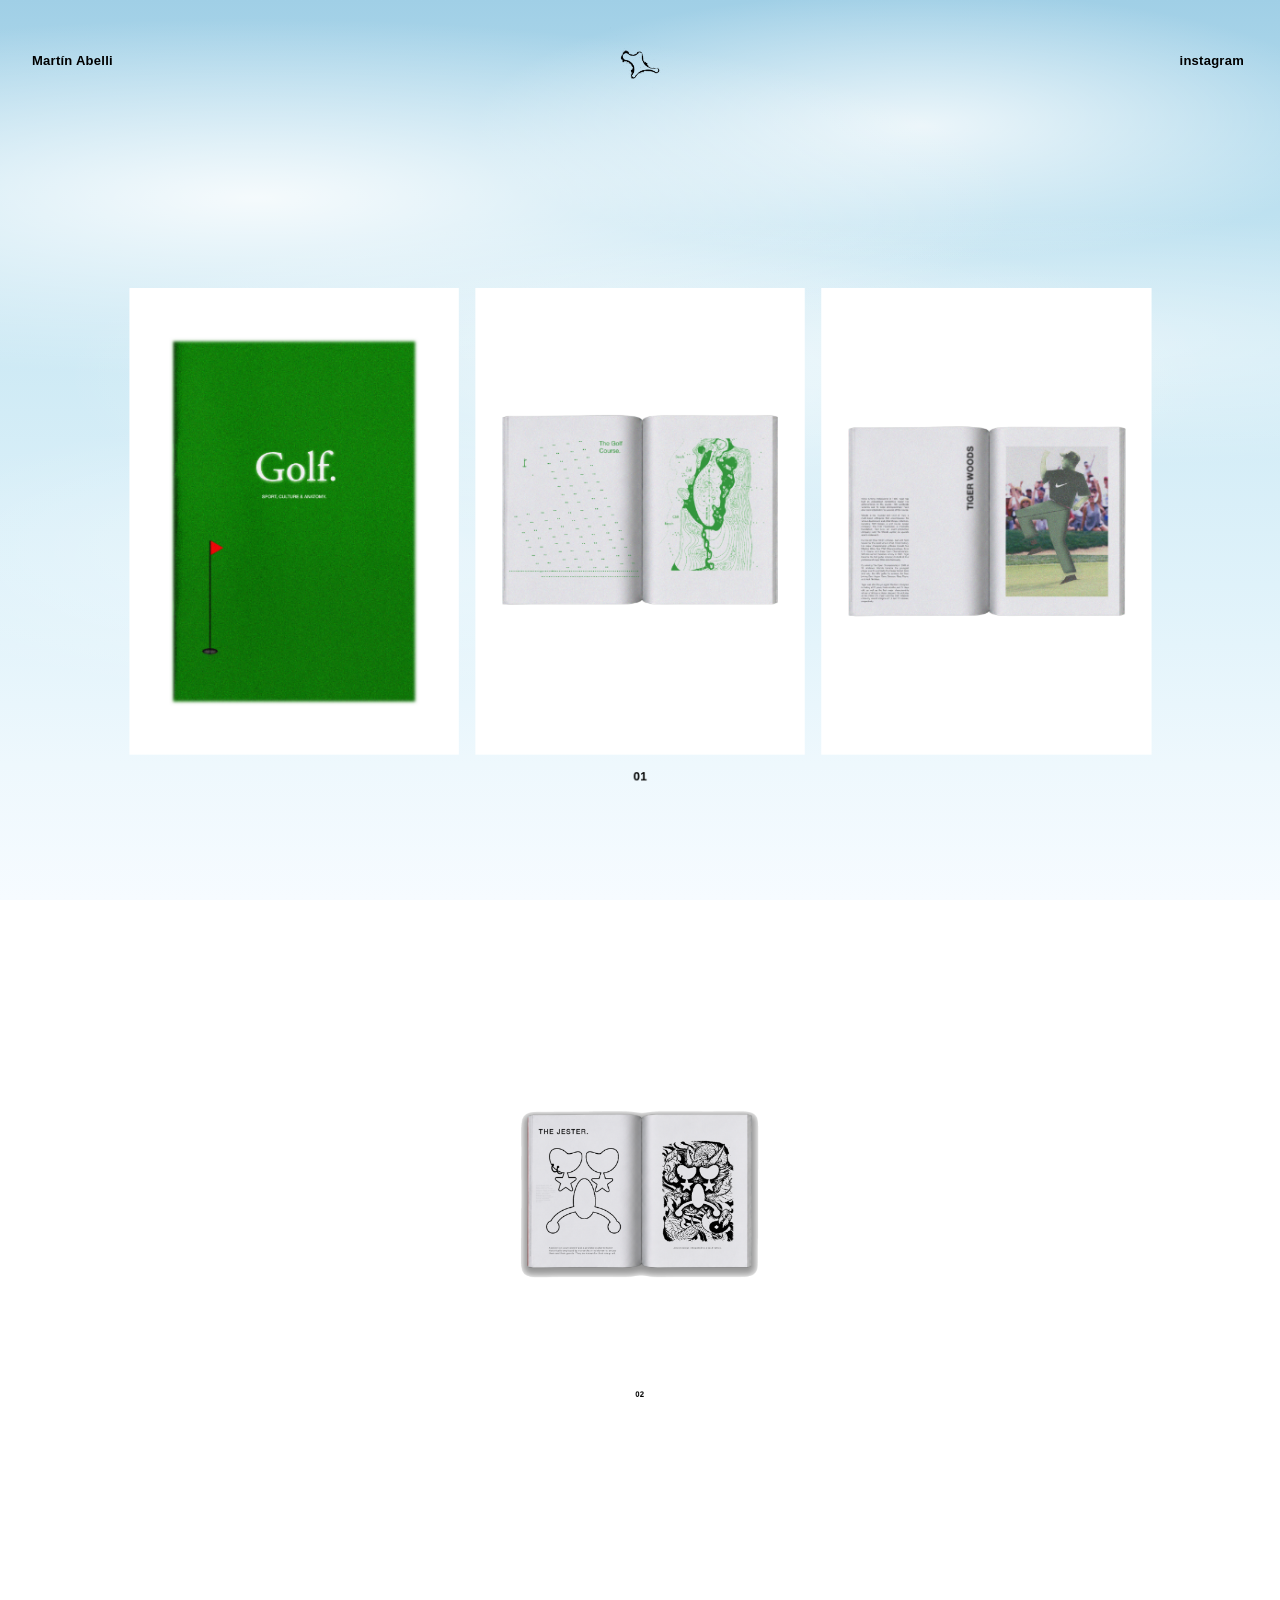
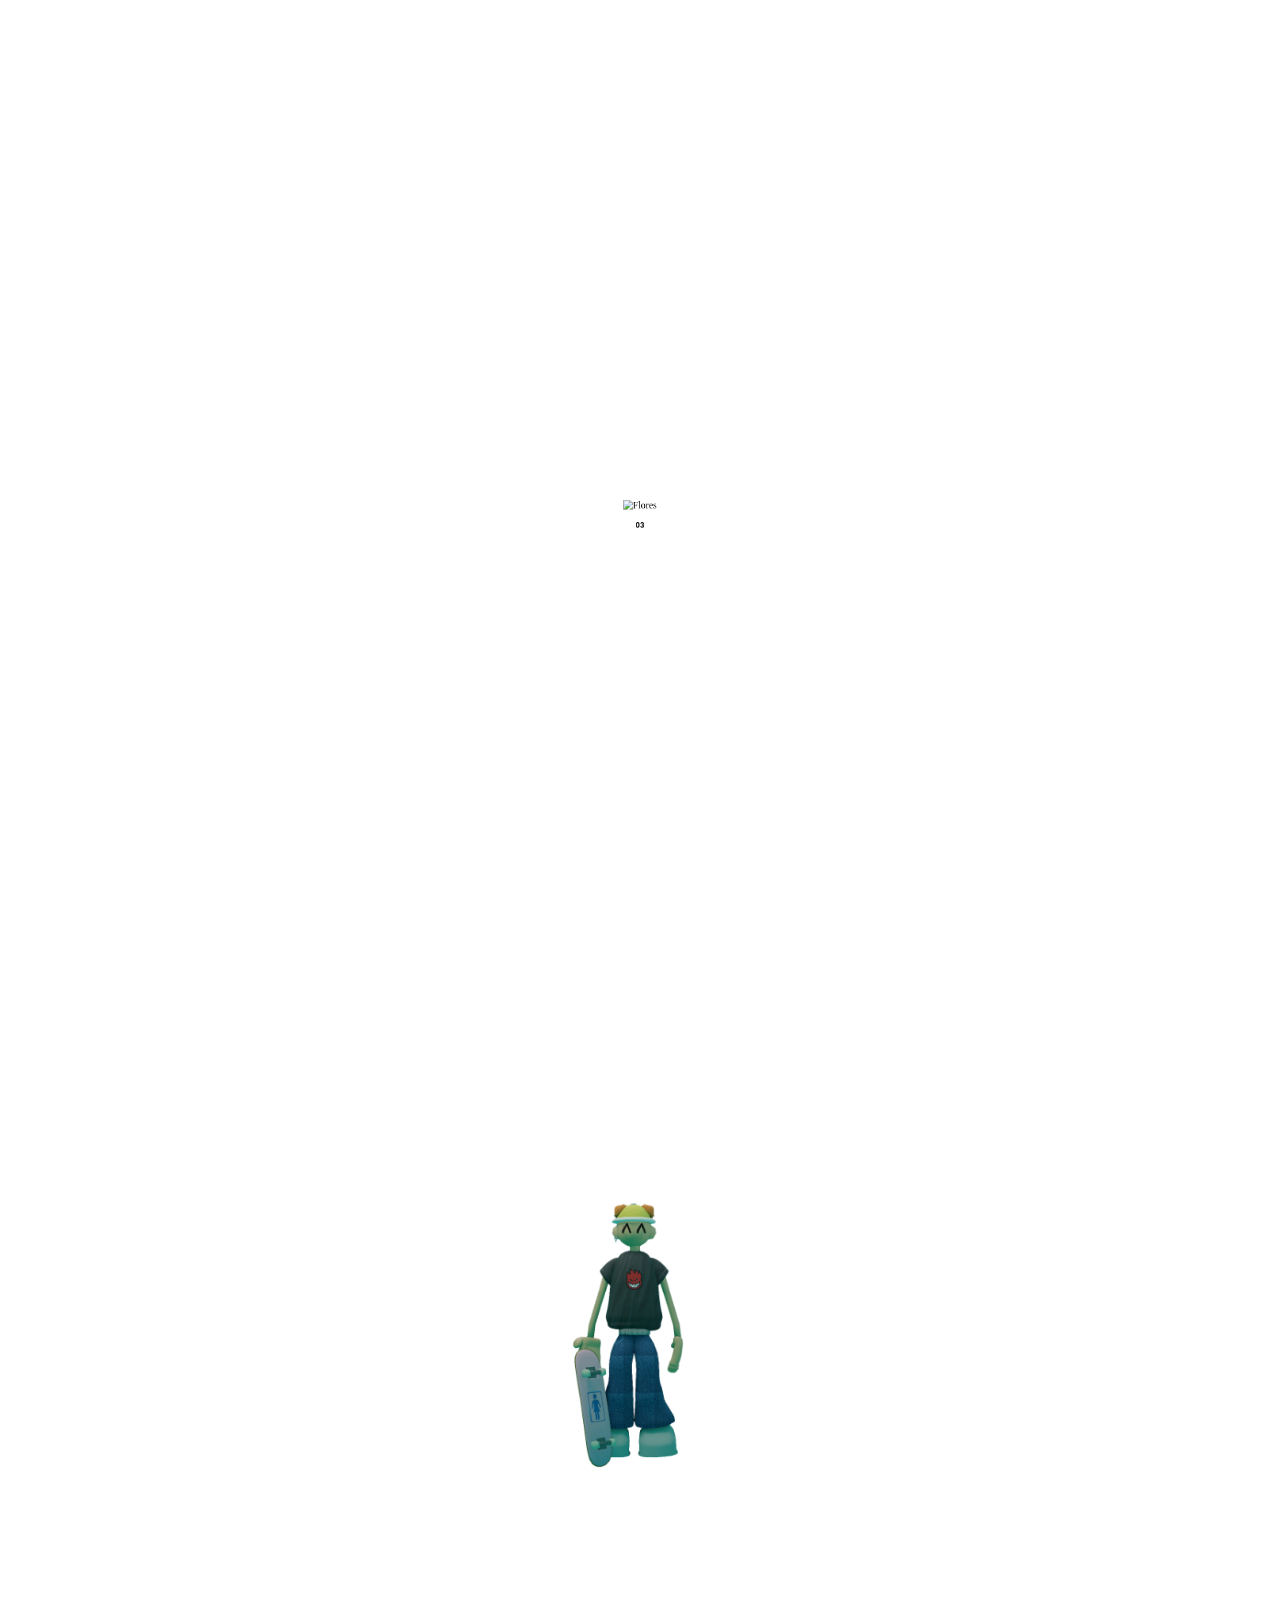
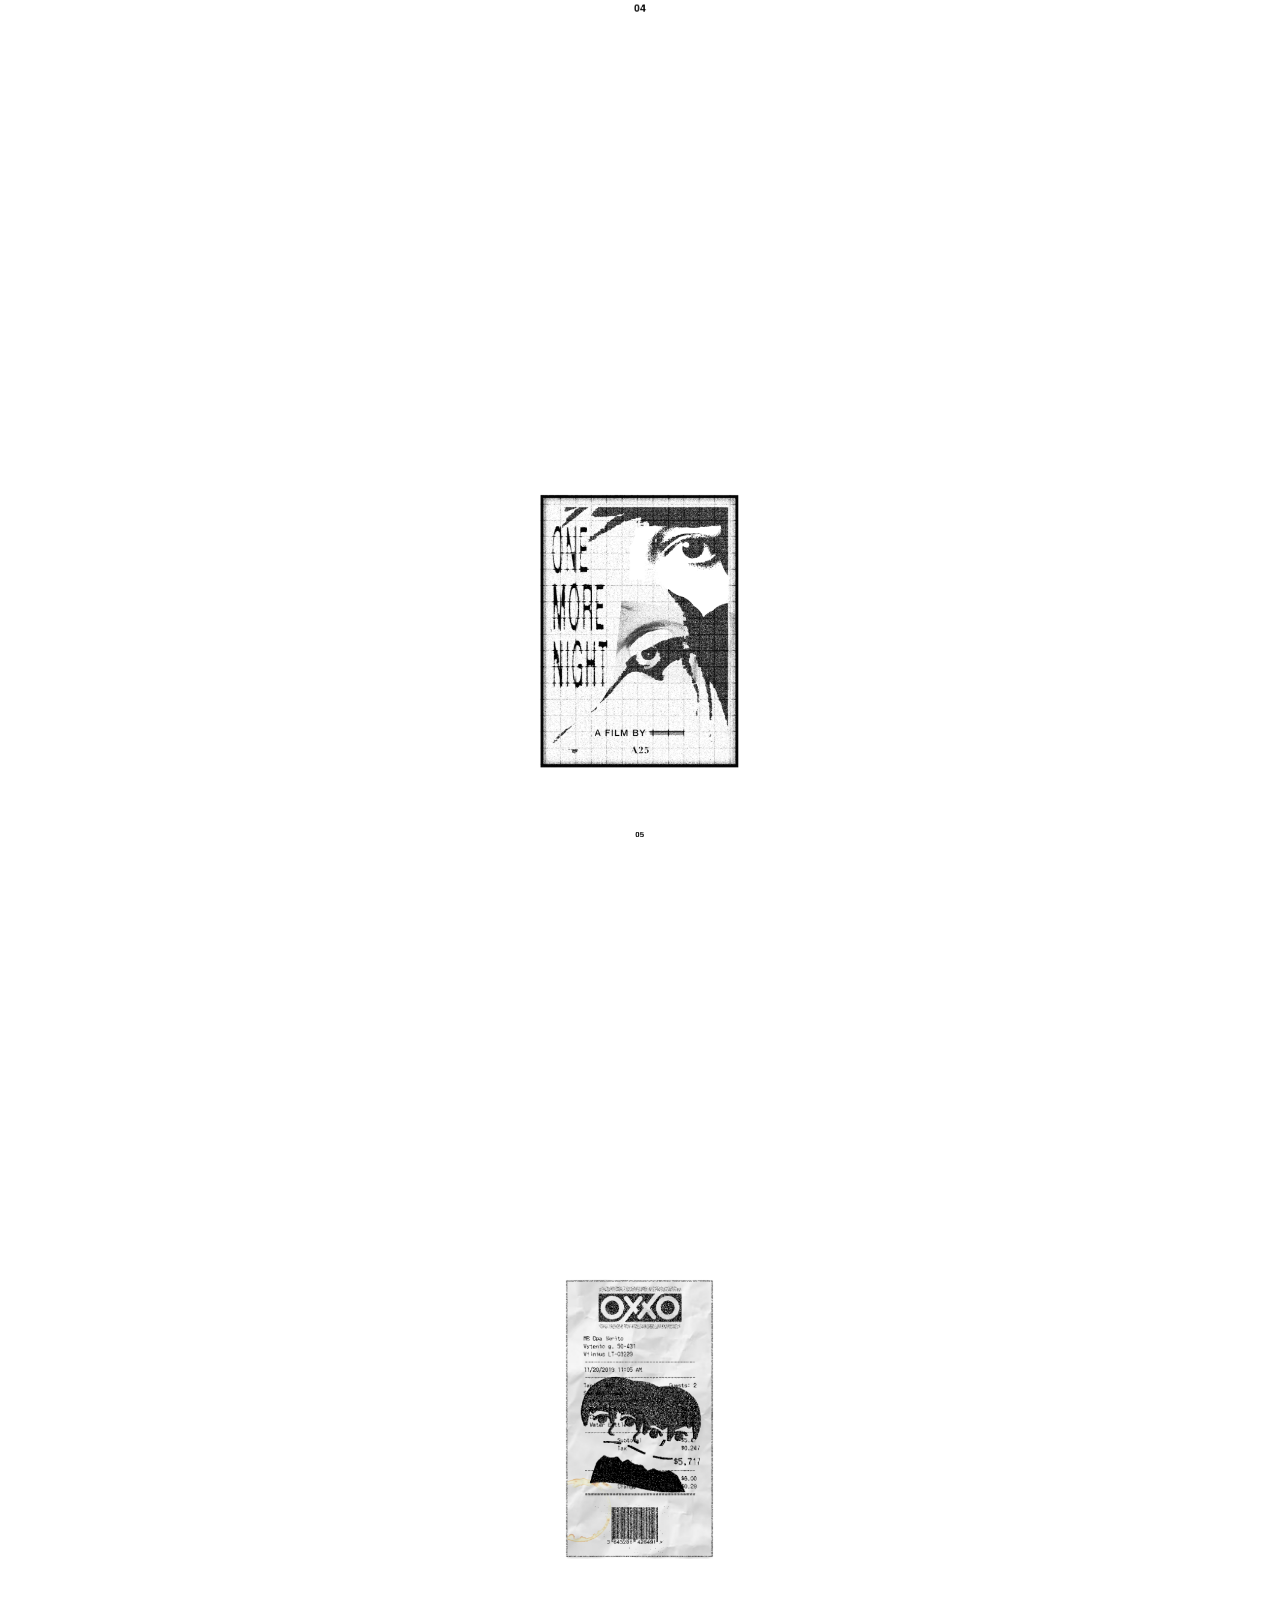
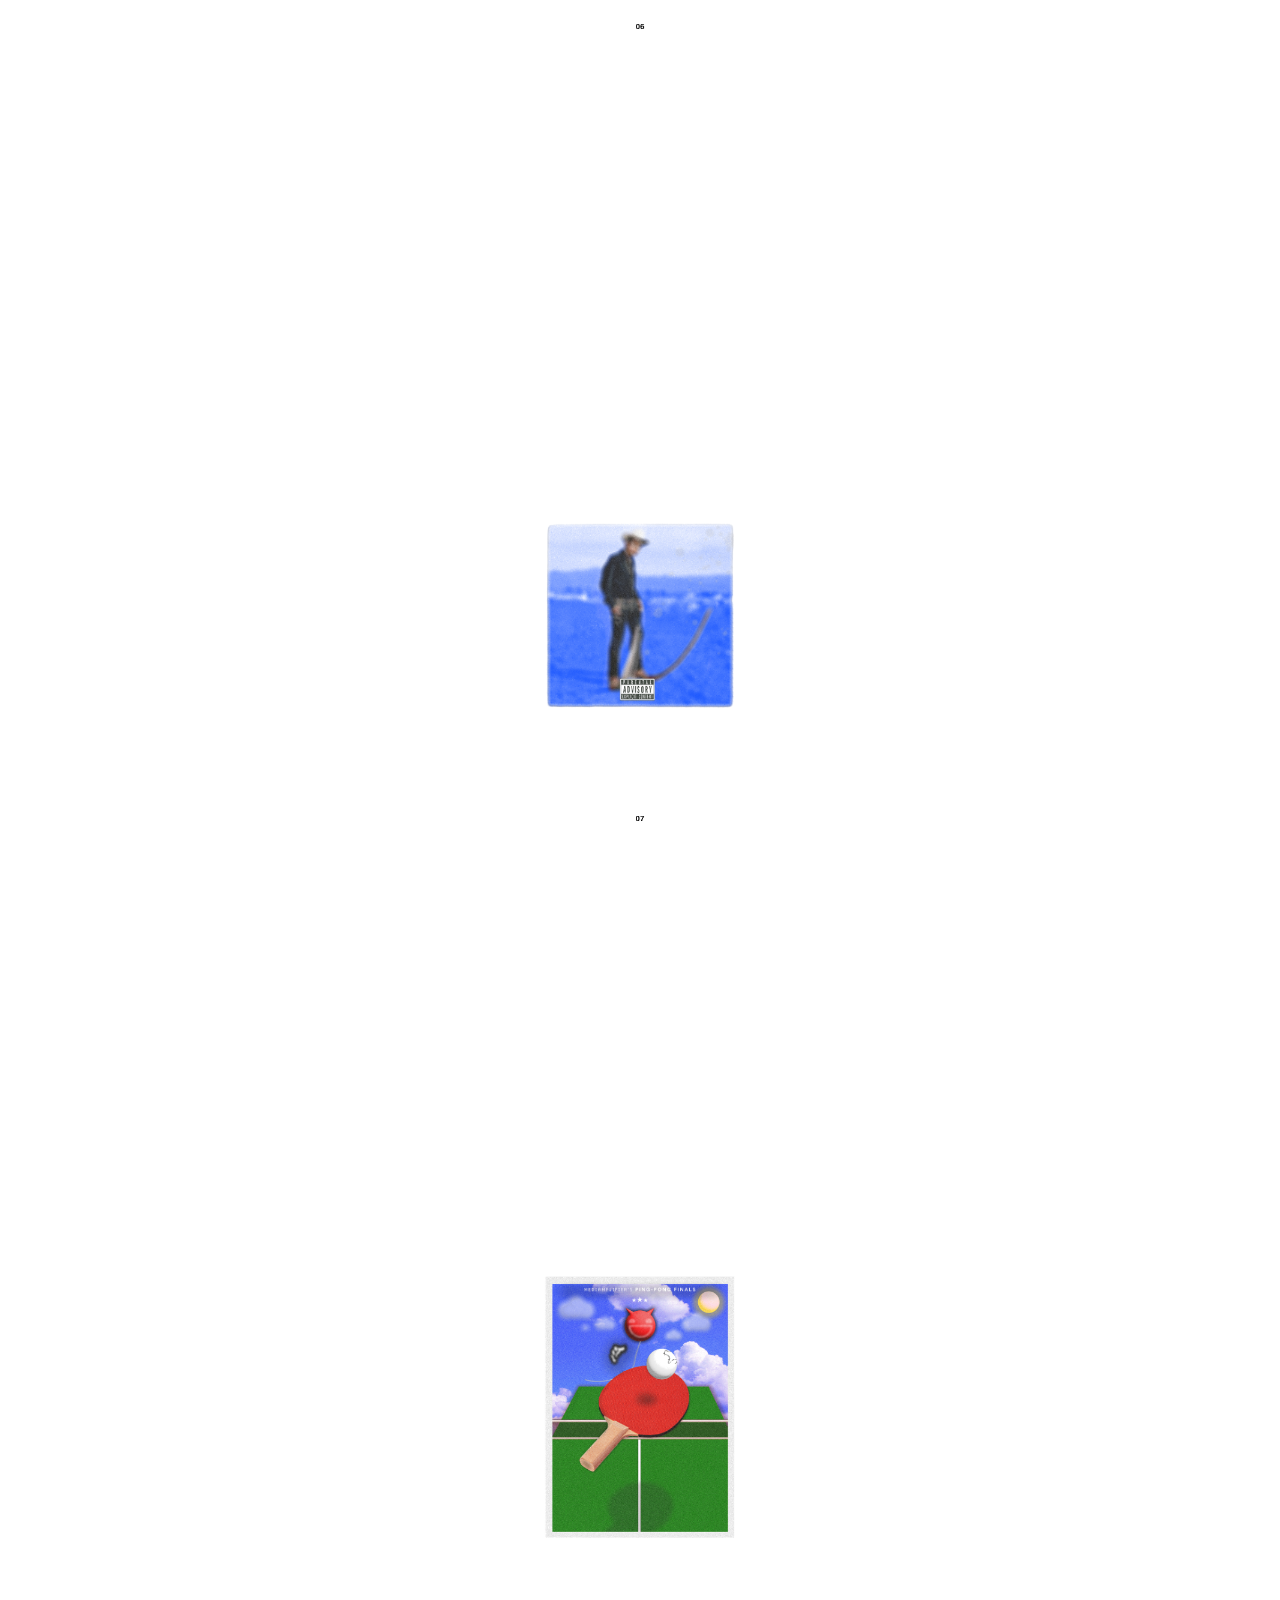
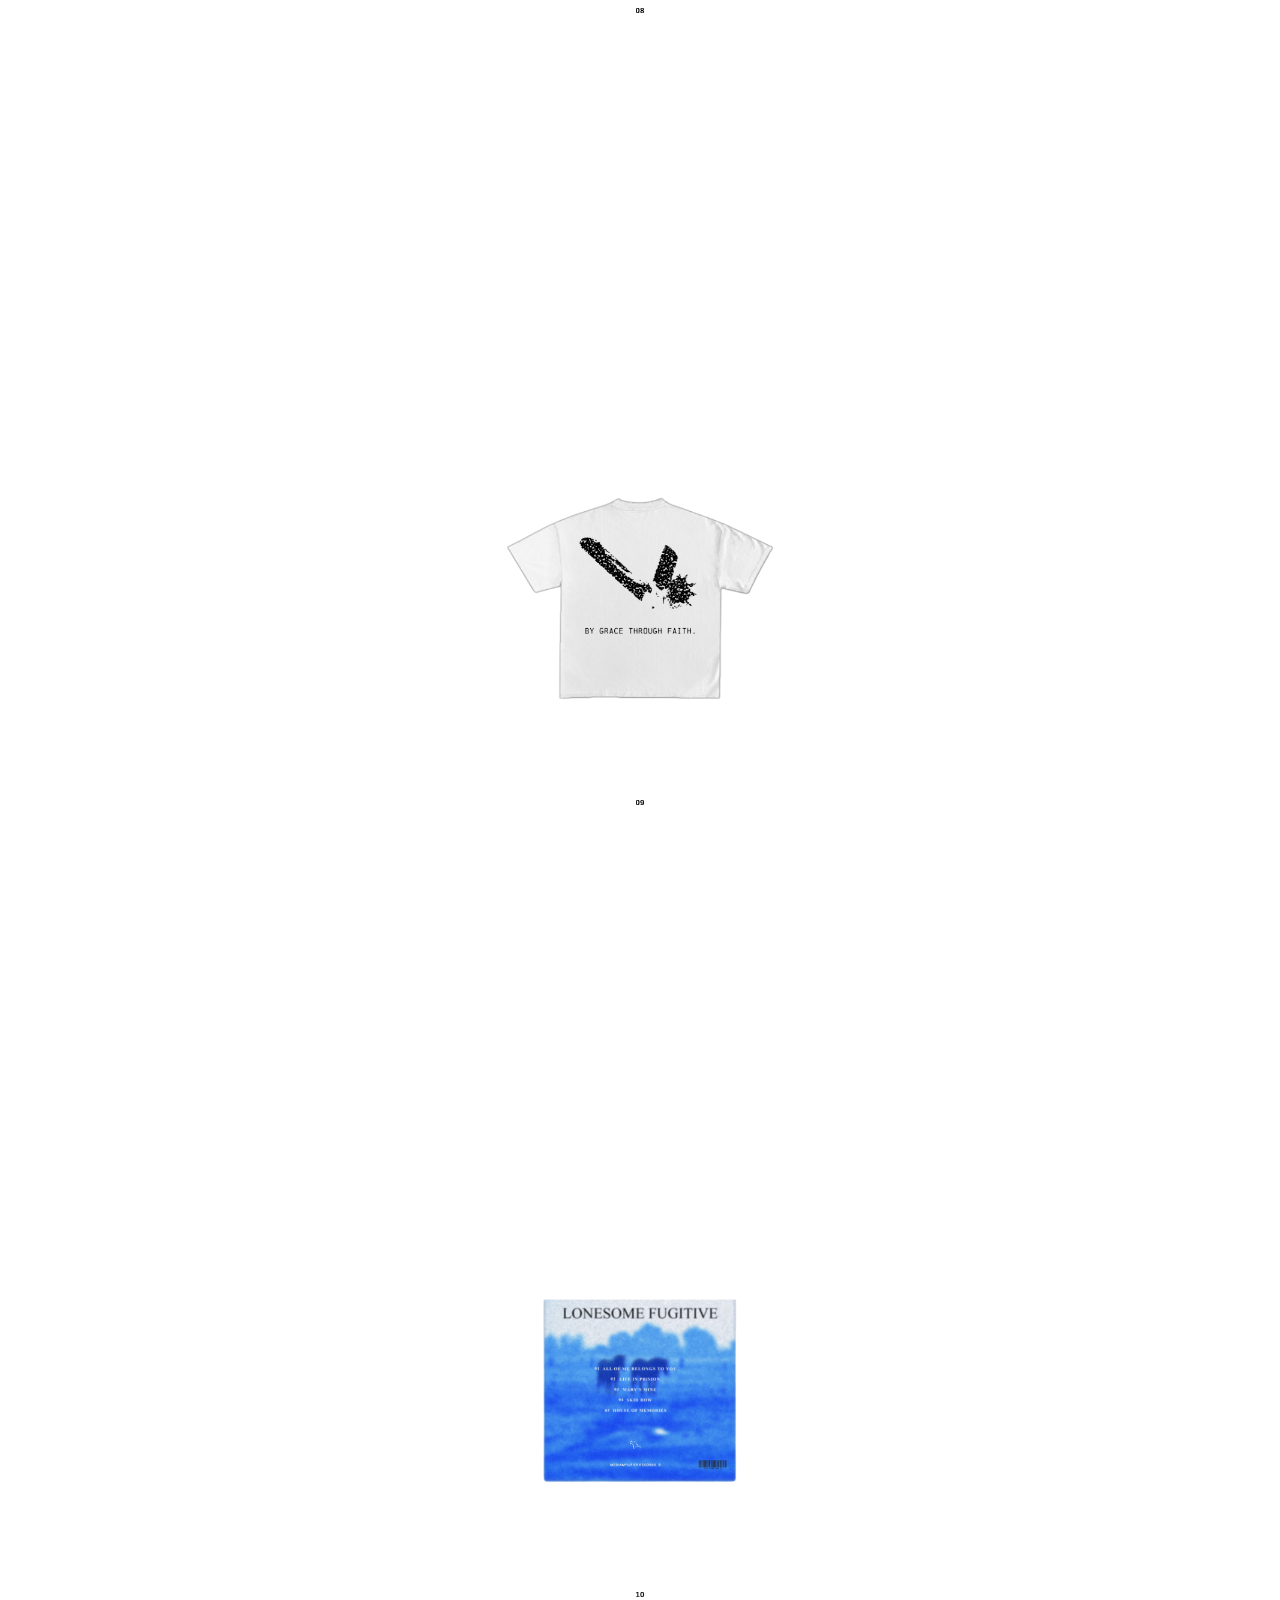
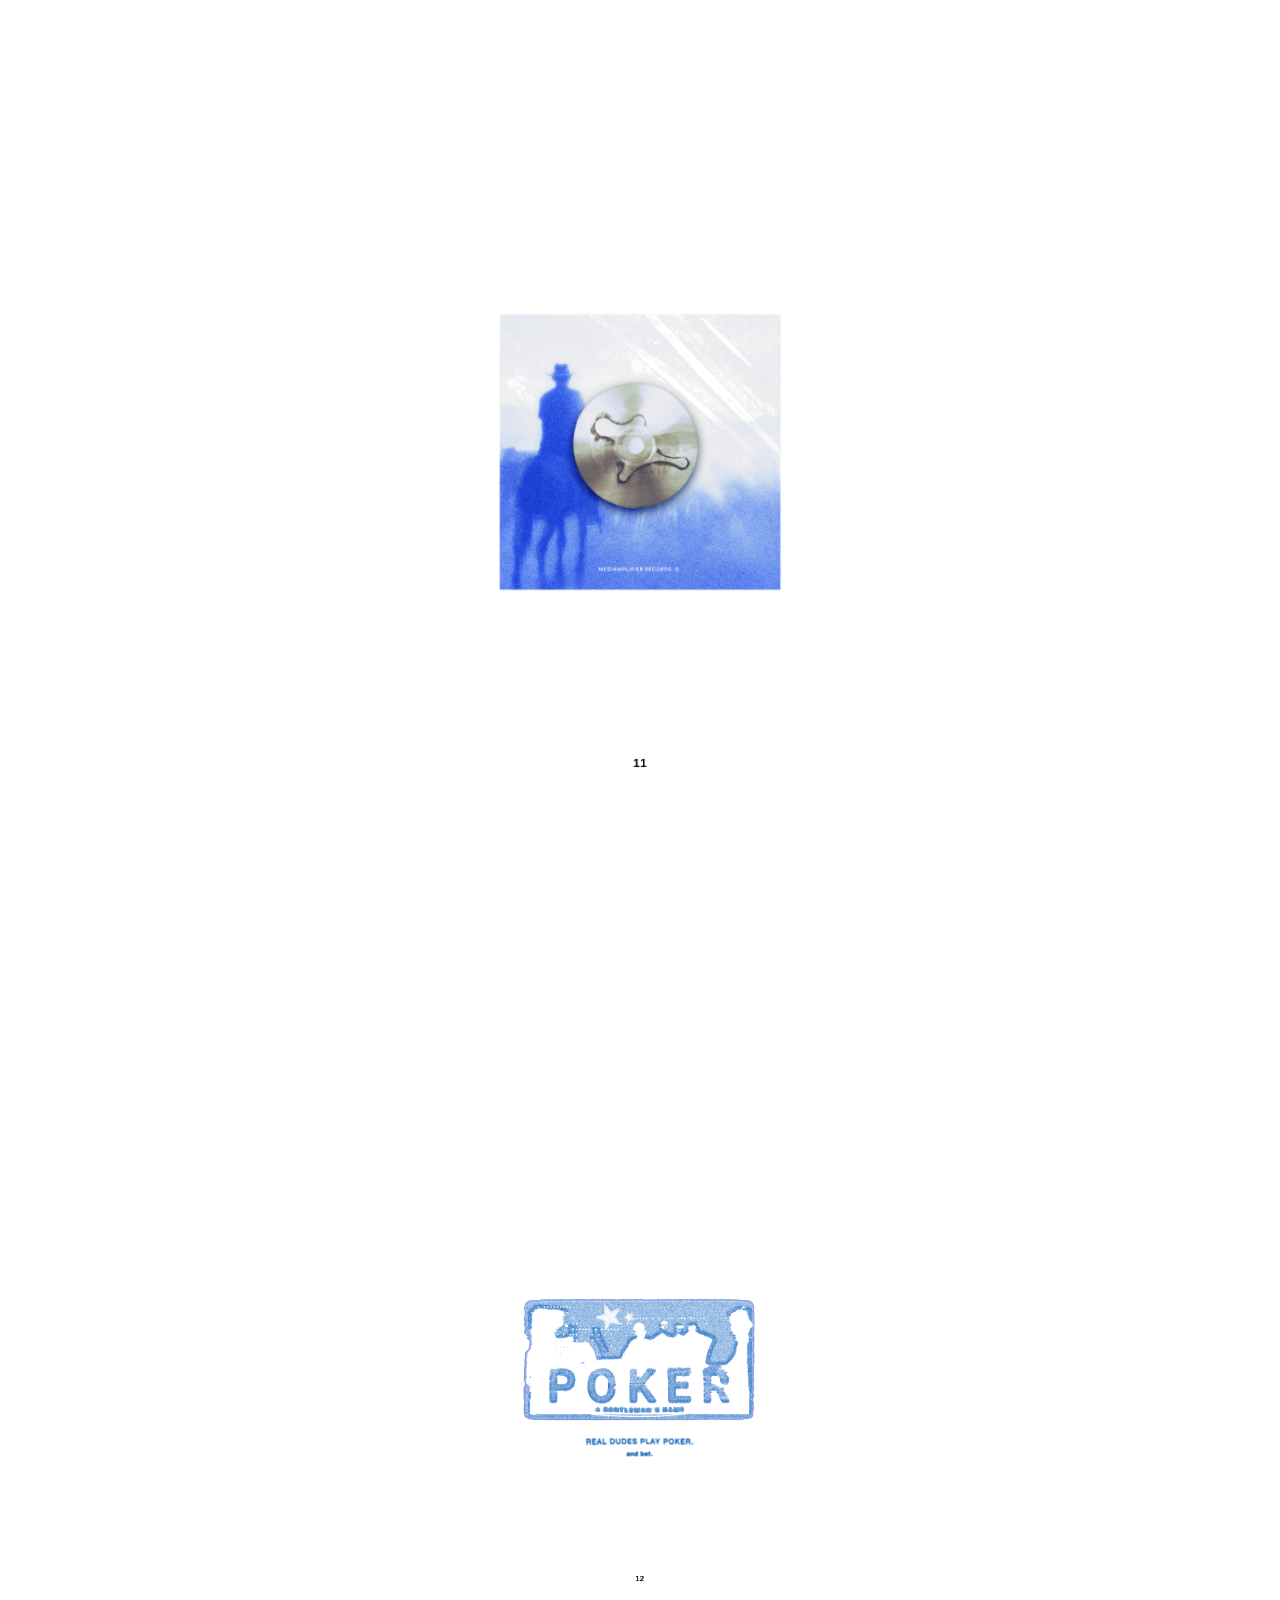
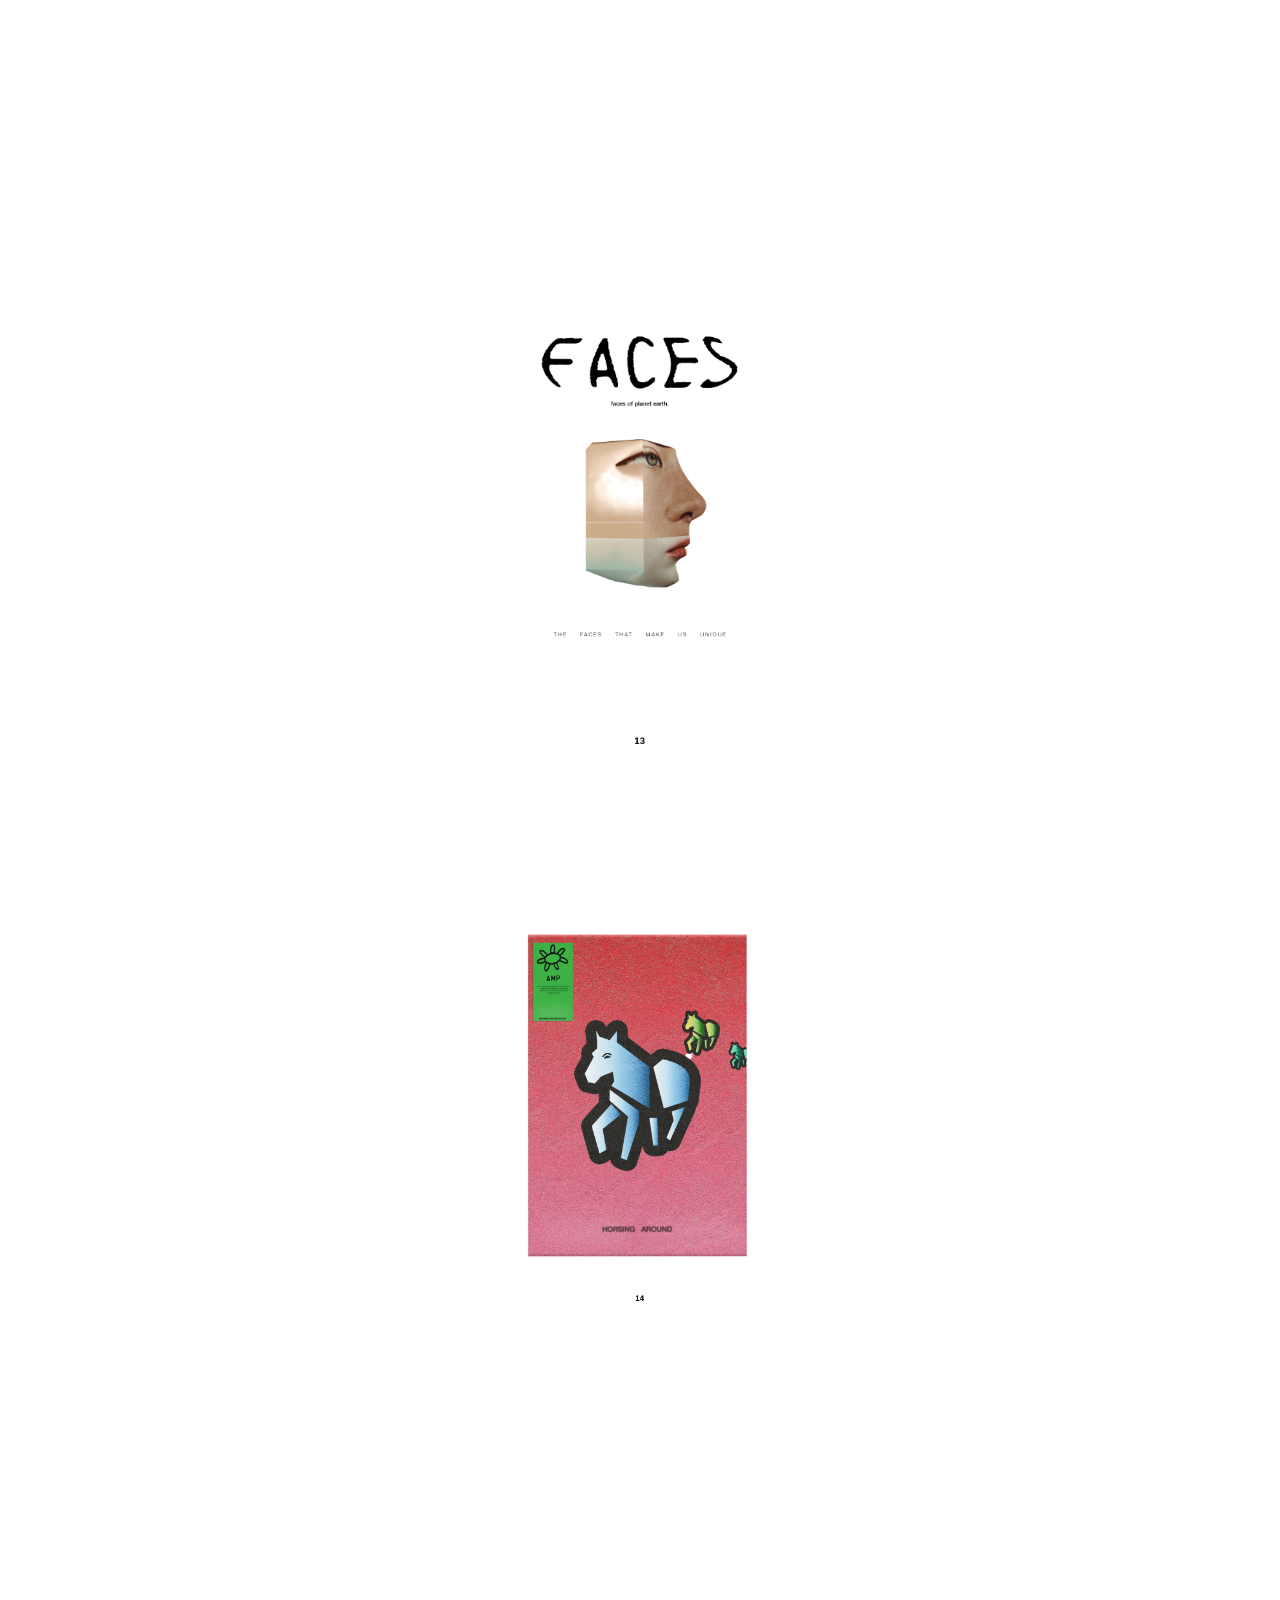
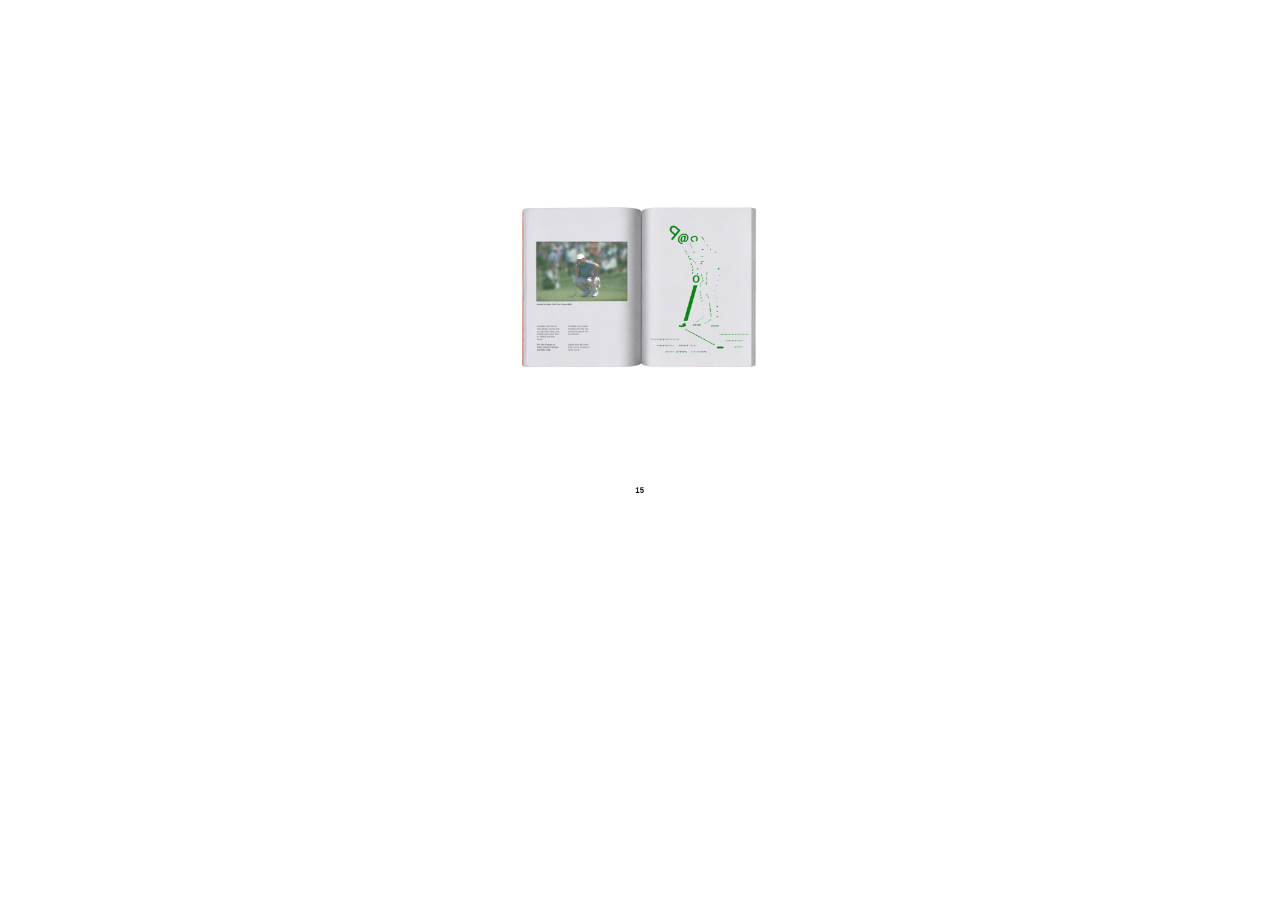
==== commit be4859ad: "Add horizontal Golf project sequence" ====
--- a/index.html
+++ b/index.html
@@ -20,6 +20,15 @@
 
   <main class="grid">
 
+    <div class="item item-golf" data-gallery-group="golf">
+      <div class="piece-set" aria-label="Golf">
+        <img src="images/golfcover.png" alt="Golf, portada">
+        <img src="images/golf-page-02.png" alt="Golf, página 2">
+        <img src="images/golf-page-04.png" alt="Golf, página 4">
+      </div>
+      <span class="caption">Golf</span>
+    </div>
+
     <div class="item">
       <img src="images/courtjester.png" alt="The Jester">
       <span class="caption">The Jester</span>
@@ -136,18 +145,38 @@
 
     // Preload all images so transitions are instant
     items.forEach(item => {
-      const preload = new Image();
-      preload.src = item.querySelector('img').src;
+      item.querySelectorAll('img').forEach(source => {
+        const preload = new Image();
+        preload.src = source.src;
+      });
     });
+
+    function appendItemVisual(item, parent) {
+      const set = item.querySelector('.piece-set');
+      if (set) {
+        const row = document.createElement('div');
+        row.className = 'viewer-piece-row';
+        set.querySelectorAll('img').forEach(source => {
+          const img = document.createElement('img');
+          img.src = source.src;
+          img.alt = source.alt;
+          row.appendChild(img);
+        });
+        parent.appendChild(row);
+        return;
+      }
+
+      const img = document.createElement('img');
+      img.src = item.querySelector('img').src;
+      img.alt = item.querySelector('img').alt;
+      parent.appendChild(img);
+    }
 
     // Create slides
     const slides = items.map((item, i) => {
       const slide = document.createElement('div');
       slide.className = 'slide' + (i === 0 ? ' active' : '');
-      const img = document.createElement('img');
-      img.src = item.querySelector('img').src;
-      img.alt = item.querySelector('img').alt;
-      slide.appendChild(img);
+      appendItemVisual(item, slide);
       const cap = item.querySelector('.caption');
       if (cap) {
         const caption = document.createElement('span');
@@ -295,10 +324,23 @@
       .filter(item => !SKIP.some(s => item.querySelector('img').src.includes(s)));
 
     function makeSlideContent(item, i, container) {
-      const srcImg = item.querySelector('img');
-      const img = document.createElement('img');
-      img.src = srcImg.src; img.alt = srcImg.alt;
-      container.appendChild(img);
+      const set = item.querySelector('.piece-set');
+      if (set) {
+        const row = document.createElement('div');
+        row.className = 'desk-piece-row';
+        set.querySelectorAll('img').forEach(srcImg => {
+          const img = document.createElement('img');
+          img.src = srcImg.src;
+          img.alt = srcImg.alt;
+          row.appendChild(img);
+        });
+        container.appendChild(row);
+      } else {
+        const srcImg = item.querySelector('img');
+        const img = document.createElement('img');
+        img.src = srcImg.src; img.alt = srcImg.alt;
+        container.appendChild(img);
+      }
       const cap = document.createElement('span');
       cap.textContent = String(i + 1).padStart(2, '0');
       container.appendChild(cap);
--- a/style.css
+++ b/style.css
@@ -117,6 +117,45 @@
   height: auto;
 }
 
+/* A single project can contain several pages read from left to right. */
+.piece-set {
+  display: flex;
+  align-items: flex-start;
+  gap: 18px;
+}
+
+.piece-set img {
+  flex: 0 0 auto;
+}
+
+.desk-piece-row,
+.viewer-piece-row {
+  display: flex;
+  align-items: center;
+  justify-content: center;
+  gap: 18px;
+  max-width: 94vw;
+}
+
+.desk-piece-row {
+  overflow-x: auto;
+  scrollbar-width: none;
+  padding: 0 2vw;
+}
+
+.desk-piece-row::-webkit-scrollbar,
+.viewer-piece-row::-webkit-scrollbar {
+  display: none;
+}
+
+.desk-piece-row img {
+  flex: 0 0 auto;
+  width: 28vw;
+  max-width: 28vw;
+  max-height: 66vh;
+  object-fit: contain;
+}
+
 /* ── Preview mode: fullscreen piece viewer ── */
 body.preview-mode .grid {
   display: none !important;
@@ -165,6 +204,21 @@
   max-height: 78vh;
   object-fit: contain;
   display: block;
+}
+
+.viewer-piece-row {
+  max-width: 92vw;
+  overflow-x: auto;
+  justify-content: flex-start;
+  padding: 0 4vw;
+}
+
+.viewer-piece-row img {
+  flex: 0 0 auto;
+  width: 27vw;
+  max-width: 27vw;
+  max-height: 72vh;
+  object-fit: contain;
 }
 
 .slide .slide-caption {
@@ -256,6 +310,44 @@
     transform: none !important;
   }
 
+  .item-golf {
+    height: auto !important;
+    overflow: visible !important;
+  }
+
+  .item-golf .piece-set {
+    width: 100%;
+    overflow-x: auto;
+    gap: 10px;
+    padding: 0 12vw;
+    scrollbar-width: none;
+  }
+
+  .item-golf .piece-set::-webkit-scrollbar {
+    display: none;
+  }
+
+  .item-golf .piece-set img {
+    width: 76vw !important;
+    height: auto !important;
+    flex: 0 0 76vw;
+    object-fit: contain !important;
+  }
+
+  .viewer-piece-row {
+    width: 100vw;
+    max-width: 100vw;
+    justify-content: flex-start;
+    gap: 10px;
+    padding: 0 12vw;
+  }
+
+  .viewer-piece-row img {
+    width: 76vw;
+    max-width: 76vw;
+    max-height: 78vh;
+  }
+
   .item img {
     width: 100% !important;
     height: 100% !important;
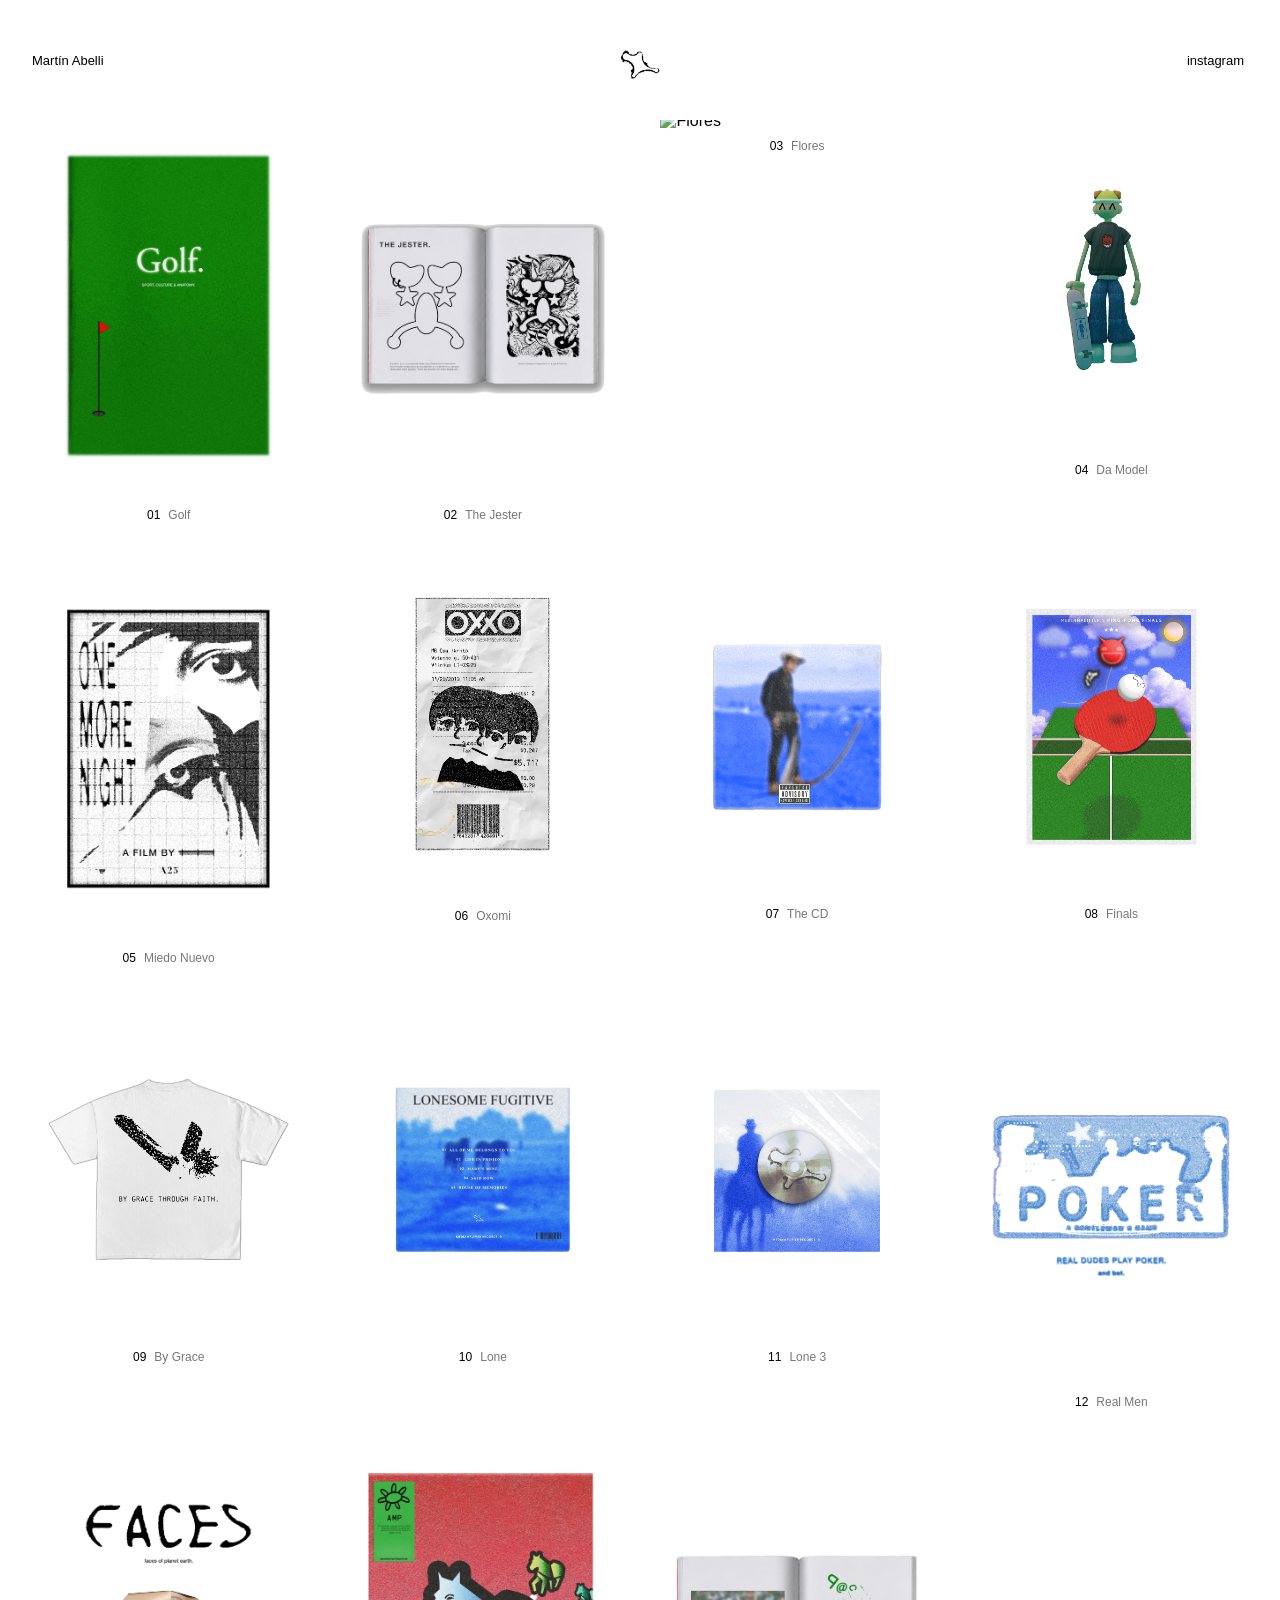
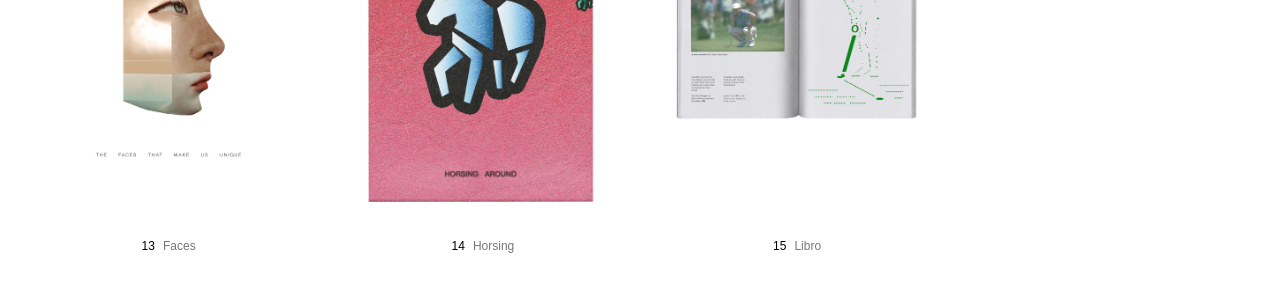
==== commit a3b35861: "Redesign project index and detail viewer" ====
--- a/index.html
+++ b/index.html
@@ -121,90 +121,69 @@
     document.getElementById('editBtn').style.display = 'block';
   }
 
-  if (params.has('preview')) {
+  if (params.has('preview') || params.has('project')) {
     document.body.classList.add('preview-mode');
     document.addEventListener('DOMContentLoaded', initViewer);
   }
 
   function initViewer() {
-    const items = Array.from(document.querySelectorAll('.item'));
+    document.body.classList.add('detail-mode');
+    const skip = ['horse.png', 'blaz.jpg'];
+    const items = Array.from(document.querySelectorAll('.item'))
+      .filter(item => !skip.some(src => item.querySelector('img').src.includes(src)));
     if (!items.length) return;
 
+    const projectNumber = Number.parseInt(params.get('project'), 10);
+    const item = Number.isInteger(projectNumber) && projectNumber > 0 && projectNumber <= items.length
+      ? items[projectNumber - 1]
+      : items[0];
+    const set = item.querySelector('.piece-set');
+    const sources = Array.from(set ? set.querySelectorAll('img') : [item.querySelector('img')]);
     let current = 0;
     let animating = false;
 
-    // Build viewer
     const viewer = document.createElement('div');
     viewer.id = 'viewer';
     document.body.appendChild(viewer);
 
-    // Build nav dots
-    const nav = document.createElement('div');
-    nav.id = 'viewer-nav';
-    document.body.appendChild(nav);
-
-    // Preload all images so transitions are instant
-    items.forEach(item => {
-      item.querySelectorAll('img').forEach(source => {
-        const preload = new Image();
-        preload.src = source.src;
-      });
+    const close = document.createElement('a');
+    close.id = 'viewer-close';
+    close.href = '/';
+    close.textContent = 'Close';
+    viewer.appendChild(close);
+
+    const counter = document.createElement('span');
+    counter.id = 'viewer-count';
+    viewer.appendChild(counter);
+
+    sources.forEach(source => {
+      const preload = new Image();
+      preload.src = source.src;
     });
 
-    function appendItemVisual(item, parent) {
-      const set = item.querySelector('.piece-set');
-      if (set) {
-        const row = document.createElement('div');
-        row.className = 'viewer-piece-row';
-        set.querySelectorAll('img').forEach(source => {
-          const img = document.createElement('img');
-          img.src = source.src;
-          img.alt = source.alt;
-          row.appendChild(img);
-        });
-        parent.appendChild(row);
-        return;
-      }
-
-      const img = document.createElement('img');
-      img.src = item.querySelector('img').src;
-      img.alt = item.querySelector('img').alt;
-      parent.appendChild(img);
-    }
-
-    // Create slides
-    const slides = items.map((item, i) => {
+    const slides = sources.map((source, i) => {
       const slide = document.createElement('div');
       slide.className = 'slide' + (i === 0 ? ' active' : '');
-      appendItemVisual(item, slide);
-      const cap = item.querySelector('.caption');
-      if (cap) {
-        const caption = document.createElement('span');
-        caption.className = 'slide-caption';
-        caption.textContent = cap.textContent;
-        slide.appendChild(caption);
-      }
+      const img = document.createElement('img');
+      img.src = source.src;
+      img.alt = source.alt;
+      slide.appendChild(img);
       viewer.appendChild(slide);
-
-      // Nav dot
-      const dot = document.createElement('div');
-      dot.className = 'nav-dot' + (i === 0 ? ' active' : '');
-      dot.addEventListener('click', () => goTo(i));
-      nav.appendChild(dot);
-
       return slide;
     });
 
-    const dots = Array.from(nav.querySelectorAll('.nav-dot'));
+    function updateCounter() {
+      counter.textContent = `${current + 1}/${slides.length}`;
+    }
+    updateCounter();
 
     function goTo(next) {
       if (animating || next === current || next < 0 || next >= slides.length) return;
       animating = true;
       slides[current].classList.remove('active');
-      dots[current].classList.remove('active');
       current = next;
       slides[current].classList.add('active');
-      dots[current].classList.add('active');
+      updateCounter();
       setTimeout(() => { animating = false; }, 150);
     }
 
@@ -223,15 +202,22 @@
 
     // Arrow keys
     window.addEventListener('keydown', e => {
-      if (e.key === 'ArrowDown') go(1);
-      if (e.key === 'ArrowUp') go(-1);
+      if (e.key === 'ArrowDown' || e.key === 'ArrowRight') go(1);
+      if (e.key === 'ArrowUp' || e.key === 'ArrowLeft') go(-1);
+      if (e.key === 'Escape') close.click();
     });
 
     // Touch
+    let touchX = 0;
     let touchY = 0;
-    window.addEventListener('touchstart', e => { touchY = e.touches[0].clientY; });
+    window.addEventListener('touchstart', e => {
+      touchX = e.touches[0].clientX;
+      touchY = e.touches[0].clientY;
+    });
     window.addEventListener('touchend', e => {
-      const diff = touchY - e.changedTouches[0].clientY;
+      const diffY = touchY - e.changedTouches[0].clientY;
+      const diffX = touchX - e.changedTouches[0].clientX;
+      const diff = Math.abs(diffY) > Math.abs(diffX) ? diffY : diffX;
       if (Math.abs(diff) > 40) go(diff > 0 ? 1 : -1);
     });
   }
@@ -315,107 +301,44 @@
     }
   })();
 
-  // ── Galleries: mobile horizontal swipe / desktop vertical scroll ──
-  // Mode is re-evaluated on resize so the right gallery is always active
-  // (also covers environments where innerWidth is 0 during initial load).
-  if (!params.has('preview') && !params.has('edit')) {
-    const SKIP = ['horse.png', 'blaz.jpg'];
+  // ── Project index ──
+  if (!params.has('preview') && !params.has('project') && !params.has('edit')) {
+    const skip = ['horse.png', 'blaz.jpg'];
     const galleryItems = Array.from(document.querySelectorAll('.item'))
-      .filter(item => !SKIP.some(s => item.querySelector('img').src.includes(s)));
-
-    function makeSlideContent(item, i, container) {
-      const set = item.querySelector('.piece-set');
-      if (set) {
-        const row = document.createElement('div');
-        row.className = 'desk-piece-row';
-        set.querySelectorAll('img').forEach(srcImg => {
-          const img = document.createElement('img');
-          img.src = srcImg.src;
-          img.alt = srcImg.alt;
-          row.appendChild(img);
-        });
-        container.appendChild(row);
-      } else {
-        const srcImg = item.querySelector('img');
-        const img = document.createElement('img');
-        img.src = srcImg.src; img.alt = srcImg.alt;
-        container.appendChild(img);
+      .filter(item => !skip.some(src => item.querySelector('img').src.includes(src)));
+
+    document.body.classList.add('index-mode');
+    const index = document.createElement('main');
+    index.id = 'project-index';
+
+    galleryItems.forEach((item, i) => {
+      const link = document.createElement('a');
+      link.className = 'project-card';
+      link.href = `?project=${i + 1}`;
+      const source = item.querySelector('.piece-set img') || item.querySelector('img');
+      const image = document.createElement('img');
+      image.src = source.src;
+      image.alt = source.alt;
+      link.appendChild(image);
+
+      const meta = document.createElement('span');
+      meta.className = 'project-meta';
+      const count = document.createElement('span');
+      count.className = 'project-count';
+      count.textContent = String(i + 1).padStart(2, '0');
+      meta.appendChild(count);
+      const caption = item.querySelector('.caption');
+      if (caption) {
+        const title = document.createElement('span');
+        title.className = 'project-title';
+        title.textContent = caption.textContent;
+        meta.appendChild(title);
       }
-      const cap = document.createElement('span');
-      cap.textContent = String(i + 1).padStart(2, '0');
-      container.appendChild(cap);
-      return cap;
-    }
-
-    function buildMobile() {
-      // Mobile uses native CSS vertical scroll — CSS handles layout
-      return () => {};
-    }
-
-    // Desktop: images scale up reaching viewport center and shrink leaving,
-    // transform origin sliding top→bottom (scroll-scrubbed, sandwichpress style).
-    function buildDesktop() {
-      const ctl = new AbortController();
-      const sig = { signal: ctl.signal };
-
-      document.body.classList.add('vgallery');
-
-      const gallery = document.createElement('div');
-      gallery.id = 'desk-gallery';
-      document.body.appendChild(gallery);
-
-      const wraps = galleryItems.map((item, i) => {
-        const wrap = document.createElement('div');
-        wrap.className = 'desk-item';
-        const inner = document.createElement('div');
-        inner.className = 'desk-inner';
-        makeSlideContent(item, i, inner).className = 'desk-caption';
-        wrap.appendChild(inner);
-        gallery.appendChild(wrap);
-        return { wrap, inner };
-      });
-
-      // p: 0 = item center at viewport bottom, 0.5 = centered, 1 = at top.
-      // scale 0.6 → 1 → 0.6, origin slides 50% 0% → 50% 50% → 50% 100%.
-      function update() {
-        const vh = window.innerHeight;
-        wraps.forEach(({ wrap, inner }) => {
-          const r = wrap.getBoundingClientRect();
-          if (r.bottom < -vh || r.top > vh * 2) return; // far offscreen
-          let p = 1 - (r.top + r.height / 2) / vh;
-          p = Math.max(0, Math.min(1, p));
-          const scale = 0.6 + 0.4 * (1 - Math.abs(2 * p - 1));
-          inner.style.transform = `scale(${scale})`;
-          inner.style.transformOrigin = `50% ${p * 100}%`;
-        });
-      }
-
-      window.addEventListener('scroll', update, { passive: true, signal: ctl.signal });
-      window.addEventListener('resize', update, sig);
-      update();
-
-      return () => {
-        ctl.abort();
-        gallery.remove();
-        document.body.classList.remove('vgallery');
-        window.scrollTo(0, 0);
-      };
-    }
-
-    let galleryMode = null, teardownGallery = null;
-
-    function decideGallery() {
-      const w = window.innerWidth;
-      if (!w || !galleryItems.length) return; // viewport not laid out yet
-      const next = w <= 680 ? 'mobile' : 'desktop';
-      if (next === galleryMode) return;
-      if (teardownGallery) teardownGallery();
-      galleryMode = next;
-      teardownGallery = next === 'mobile' ? buildMobile() : buildDesktop();
-    }
-
-    window.addEventListener('resize', decideGallery);
-    decideGallery();
+      link.appendChild(meta);
+      index.appendChild(link);
+    });
+
+    document.body.appendChild(index);
   }
 
   const editor = {
--- a/style.css
+++ b/style.css
@@ -6,18 +6,12 @@
 
 body {
   color: #000;
-  cursor: url('images/horse_cursor.png?v=3') 4 1, auto;
-  background:
-    radial-gradient(ellipse 60% 20% at 20% 22%, rgba(255,255,255,0.85) 0%, transparent 100%),
-    radial-gradient(ellipse 35% 15% at 72% 14%, rgba(255,255,255,0.75) 0%, transparent 100%),
-    radial-gradient(ellipse 45% 18% at 50% 42%, rgba(255,255,255,0.55) 0%, transparent 100%),
-    radial-gradient(ellipse 55% 14% at 82% 38%, rgba(255,255,255,0.45) 0%, transparent 100%),
-    radial-gradient(ellipse 40% 16% at 28% 62%, rgba(255,255,255,0.40) 0%, transparent 100%),
-    linear-gradient(180deg, #a0cfe6 0%, #badfef 20%, #ceeaf5 40%, #dff2fa 65%, #eef8fd 85%, #f6fbff 100%);
-  background-attachment: fixed;
-}
-
-/* ── Header — floats transparently over the sky ── */
+  cursor: auto;
+  background: #fff;
+  font-family: Arial, Helvetica, sans-serif;
+}
+
+/* ── Header ── */
 header {
   padding: 20px 32px;
   display: grid;
@@ -26,14 +20,14 @@
   position: fixed;
   top: 0; left: 0; right: 0;
   z-index: 500;
-  background: transparent;
+  background: #fff;
 }
 
 .header-name {
   font-family: 'Helvetica Neue', Helvetica, Arial, sans-serif;
   font-size: 13px;
-  font-weight: 700;
-  letter-spacing: 0.02em;
+  font-weight: 400;
+  letter-spacing: 0;
   color: #000;
   justify-self: start;
 }
@@ -41,8 +35,8 @@
 .header-ig {
   font-family: 'Helvetica Neue', Helvetica, Arial, sans-serif;
   font-size: 13px;
-  font-weight: 700;
-  letter-spacing: 0.02em;
+  font-weight: 400;
+  letter-spacing: 0;
   color: #000;
   text-decoration: none;
   justify-self: end;
@@ -65,9 +59,57 @@
   grid-template-columns: 1fr 1fr;
 }
 
-/* Hidden when the scroll gallery takes over (all non-edit views) */
-body.vgallery .grid {
+body.index-mode .grid,
+body.detail-mode .grid,
+body.preview-mode .grid {
   display: none !important;
+}
+
+/* ── Project index ── */
+#project-index {
+  display: grid;
+  grid-template-columns: repeat(4, minmax(0, 1fr));
+  column-gap: clamp(18px, 3.2vw, 44px);
+  row-gap: 34px;
+  padding: 112px 32px 40px;
+}
+
+.project-card {
+  min-width: 0;
+  display: flex;
+  flex-direction: column;
+  align-items: center;
+  color: #000;
+  text-decoration: none;
+}
+
+.project-card img {
+  display: block;
+  width: 100%;
+  height: auto;
+}
+
+.project-card:hover .project-title {
+  text-decoration: underline;
+}
+
+.project-meta {
+  display: flex;
+  justify-content: center;
+  align-items: baseline;
+  gap: 8px;
+  width: 100%;
+  padding-top: 9px;
+  font-size: 12px;
+  line-height: 1.2;
+}
+
+.project-count {
+  color: #000;
+}
+
+.project-title {
+  color: #777;
 }
 
 /* ── Desktop vertical scroll gallery ── */
@@ -175,6 +217,11 @@
   top: 0; left: 0; right: 0; bottom: 0;
   overflow: hidden;
   z-index: 50;
+  background: #fff;
+}
+
+.detail-mode header {
+  display: none;
 }
 
 .slide {
@@ -184,7 +231,7 @@
   flex-direction: column;
   align-items: center;
   justify-content: center;
-  padding-top: 80px;
+  padding: 68px 24px 76px;
   opacity: 0;
   transition: opacity 0.12s ease;
   pointer-events: none;
@@ -200,10 +247,37 @@
 }
 
 .slide img {
-  max-width: 82vw;
-  max-height: 78vh;
+  max-width: 76vw;
+  max-height: 72vh;
   object-fit: contain;
   display: block;
+}
+
+#viewer-close,
+#viewer-count {
+  position: fixed;
+  z-index: 200;
+  color: #000;
+  font-size: 16px;
+  line-height: 1;
+  font-weight: 400;
+}
+
+#viewer-close {
+  top: 34px;
+  left: 50%;
+  transform: translateX(-50%);
+  text-decoration: none;
+}
+
+#viewer-close:hover {
+  text-decoration: underline;
+}
+
+#viewer-count {
+  bottom: 70px;
+  left: 50%;
+  transform: translateX(-50%);
 }
 
 .viewer-piece-row {
@@ -239,6 +313,7 @@
   flex-direction: column;
   gap: 8px;
   z-index: 200;
+  display: none;
 }
 
 .nav-dot {
@@ -281,6 +356,36 @@
     padding: 16px 20px;
   }
 
+  #project-index {
+    grid-template-columns: repeat(2, minmax(0, 1fr));
+    column-gap: 10px;
+    row-gap: 28px;
+    padding: 92px 16px 28px;
+  }
+
+  .project-meta {
+    gap: 5px;
+    padding-top: 7px;
+    font-size: 10px;
+  }
+
+  .slide {
+    padding: 72px 16px 86px;
+  }
+
+  .slide img {
+    max-width: 87vw;
+    max-height: 68vh;
+  }
+
+  #viewer-close {
+    top: 29px;
+  }
+
+  #viewer-count {
+    bottom: 68px;
+  }
+
   #desk-gallery {
     display: none;
   }
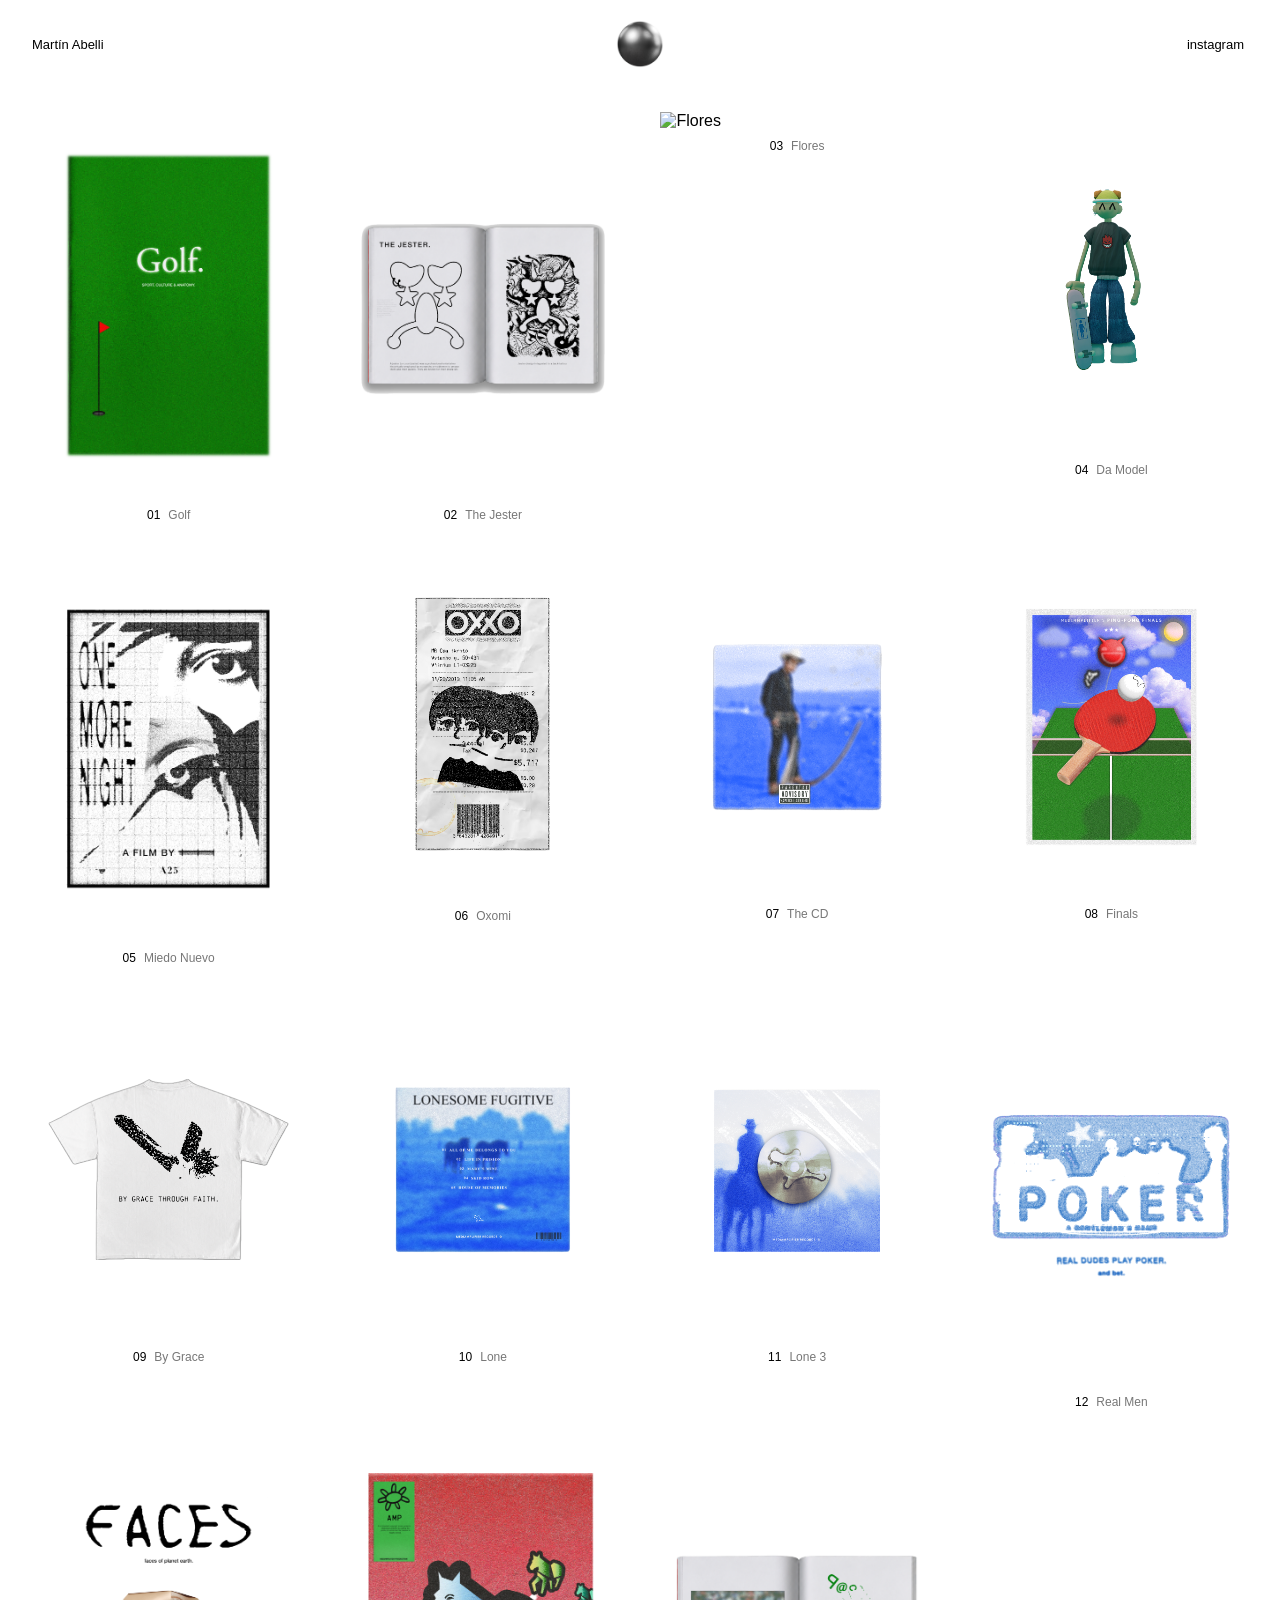
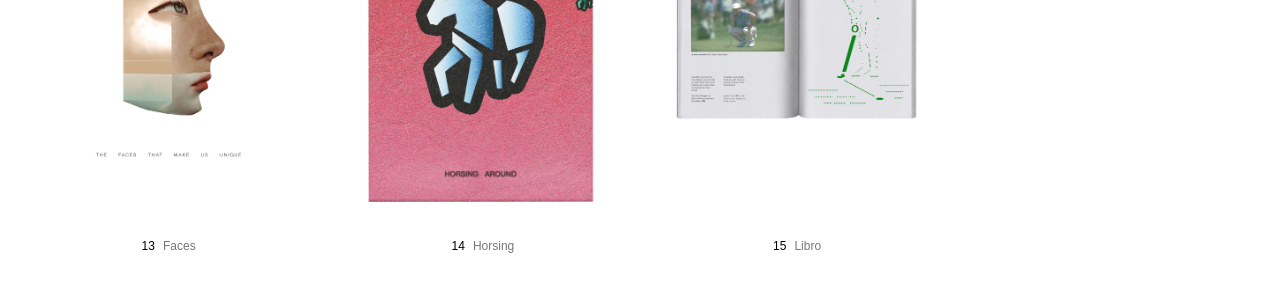
==== commit 7064f8a5: "Replace header icon with ampi mark" ====
--- a/index.html
+++ b/index.html
@@ -14,7 +14,7 @@
 
   <header>
     <span class="header-name">Martín Abelli</span>
-    <a href="/"><img src="images/medialogo_crop.png" class="logo" alt="mediamplifier"></a>
+    <a href="/"><img src="images/ampi.png" class="logo" alt="ampi"></a>
     <a class="header-ig" href="https://instagram.com/mediamplifier" target="_blank">instagram</a>
   </header>
 
--- a/style.css
+++ b/style.css
@@ -48,8 +48,9 @@
 }
 
 .logo {
-  height: 80px;
-  width: auto;
+  width: 48px;
+  height: 48px;
+  object-fit: contain;
   display: block;
 }
 
@@ -391,7 +392,8 @@
   }
 
   .logo {
-    height: 52px;
+    width: 38px;
+    height: 38px;
   }
 
   /* Vertical scroll grid */
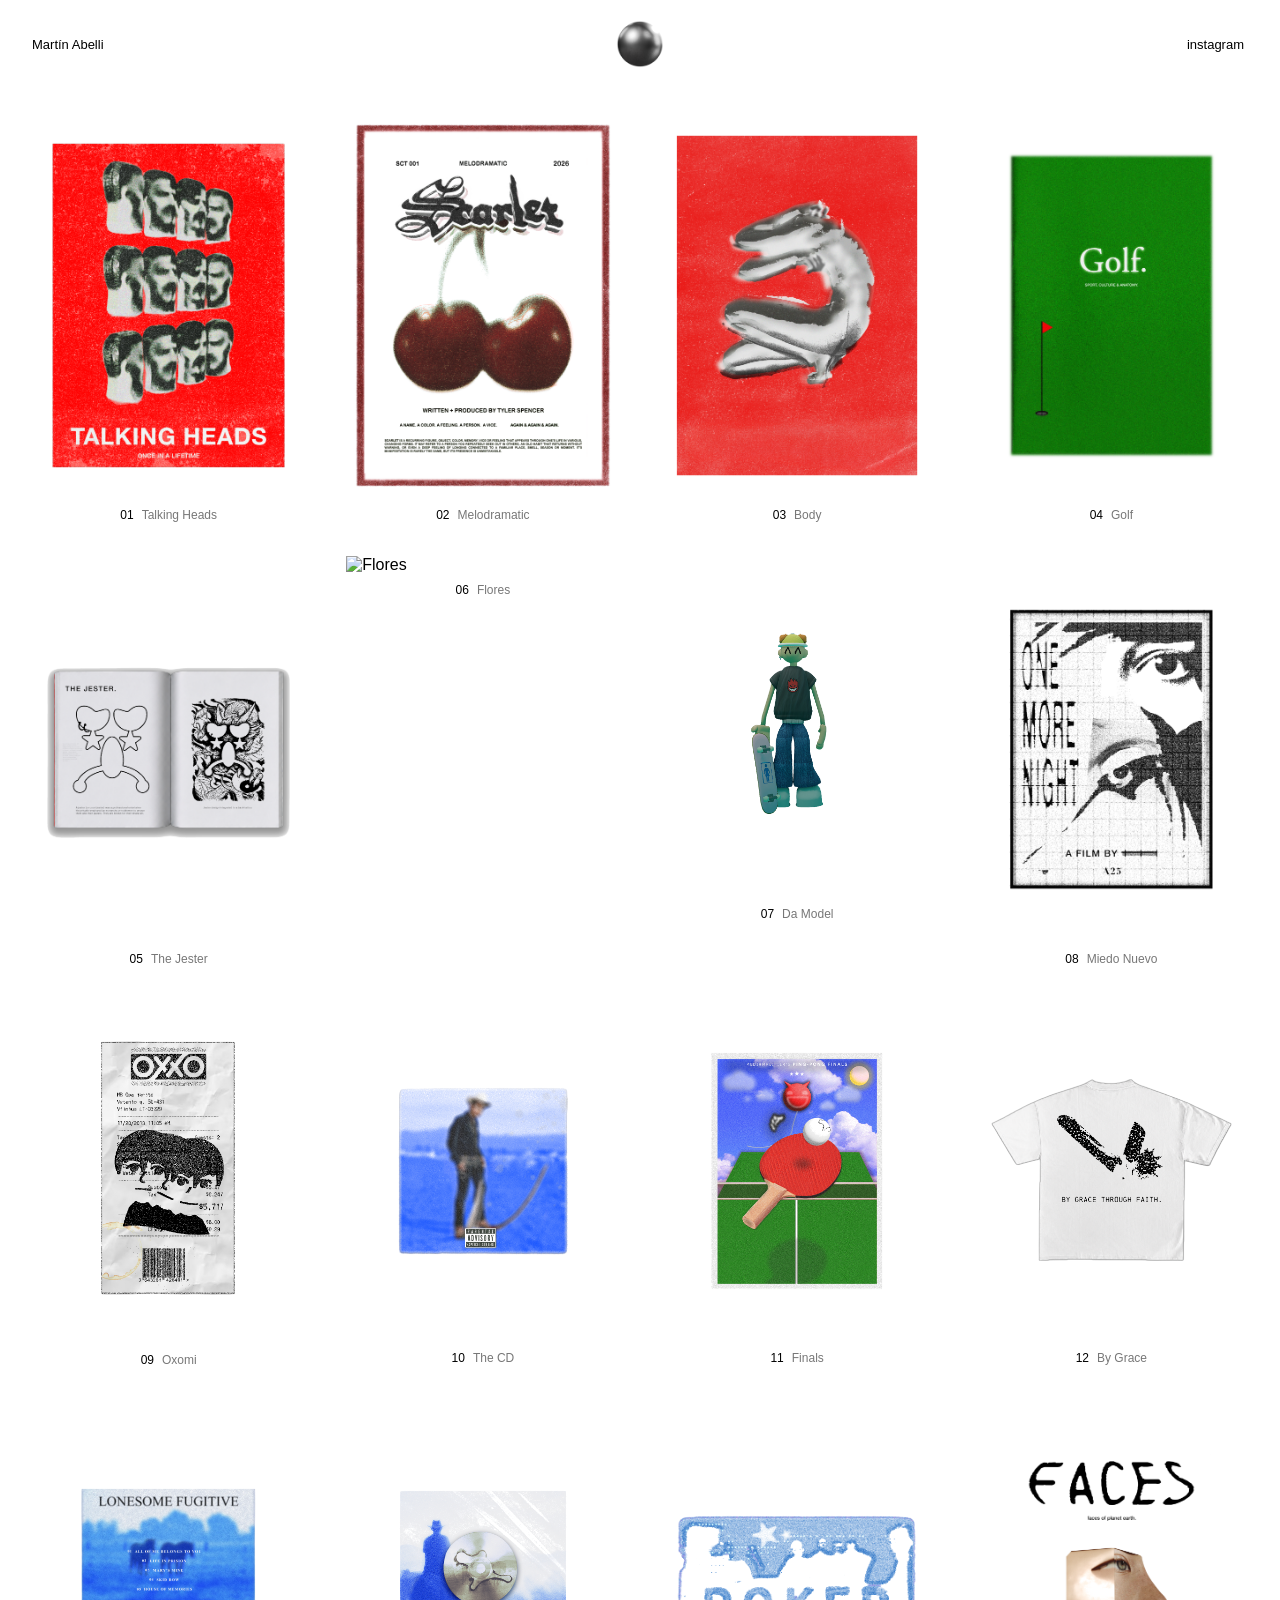
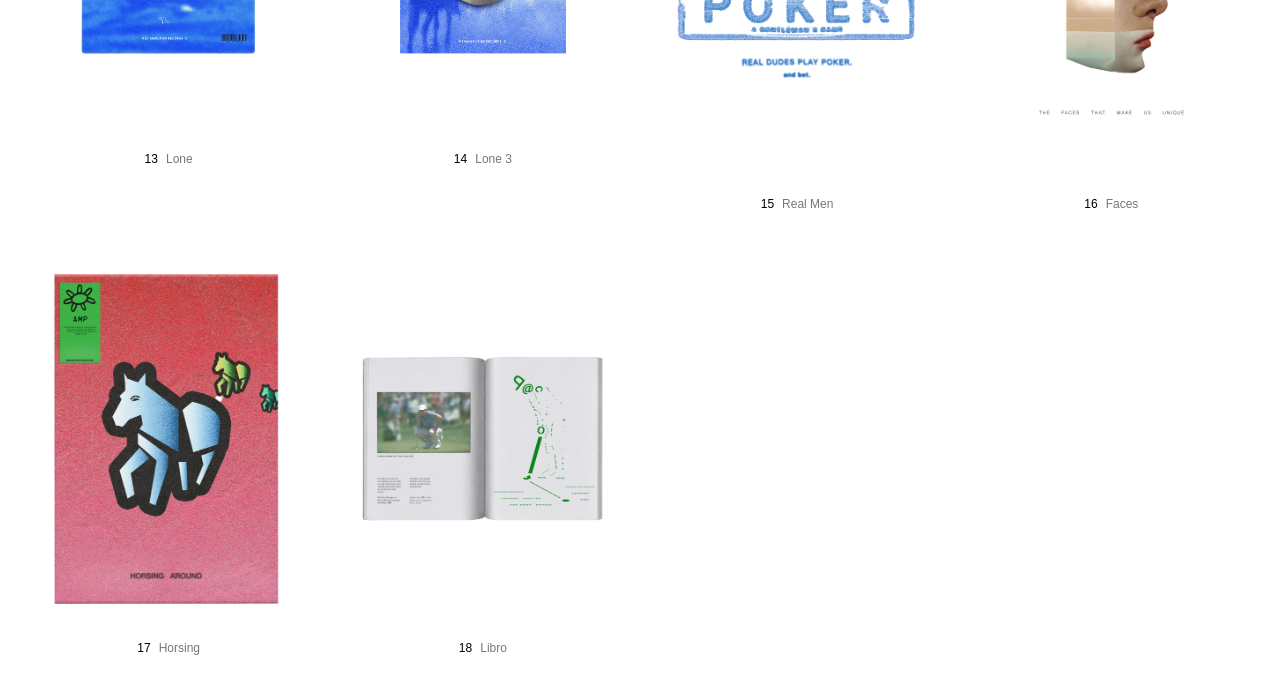
==== commit ce72affb: "Add three new gallery projects" ====
--- a/index.html
+++ b/index.html
@@ -19,6 +19,21 @@
   </header>
 
   <main class="grid">
+
+    <div class="item">
+      <img src="images/talkingheads2.png" alt="Talking Heads">
+      <span class="caption">Talking Heads</span>
+    </div>
+
+    <div class="item">
+      <img src="images/melofinal.png" alt="Melodramatic">
+      <span class="caption">Melodramatic</span>
+    </div>
+
+    <div class="item">
+      <img src="images/body.png" alt="Body">
+      <span class="caption">Body</span>
+    </div>
 
     <div class="item item-golf" data-gallery-group="golf">
       <div class="piece-set" aria-label="Golf">
--- a/style.css
+++ b/style.css
@@ -20,7 +20,7 @@
   position: fixed;
   top: 0; left: 0; right: 0;
   z-index: 500;
-  background: #fff;
+  background: transparent;
 }
 
 .header-name {
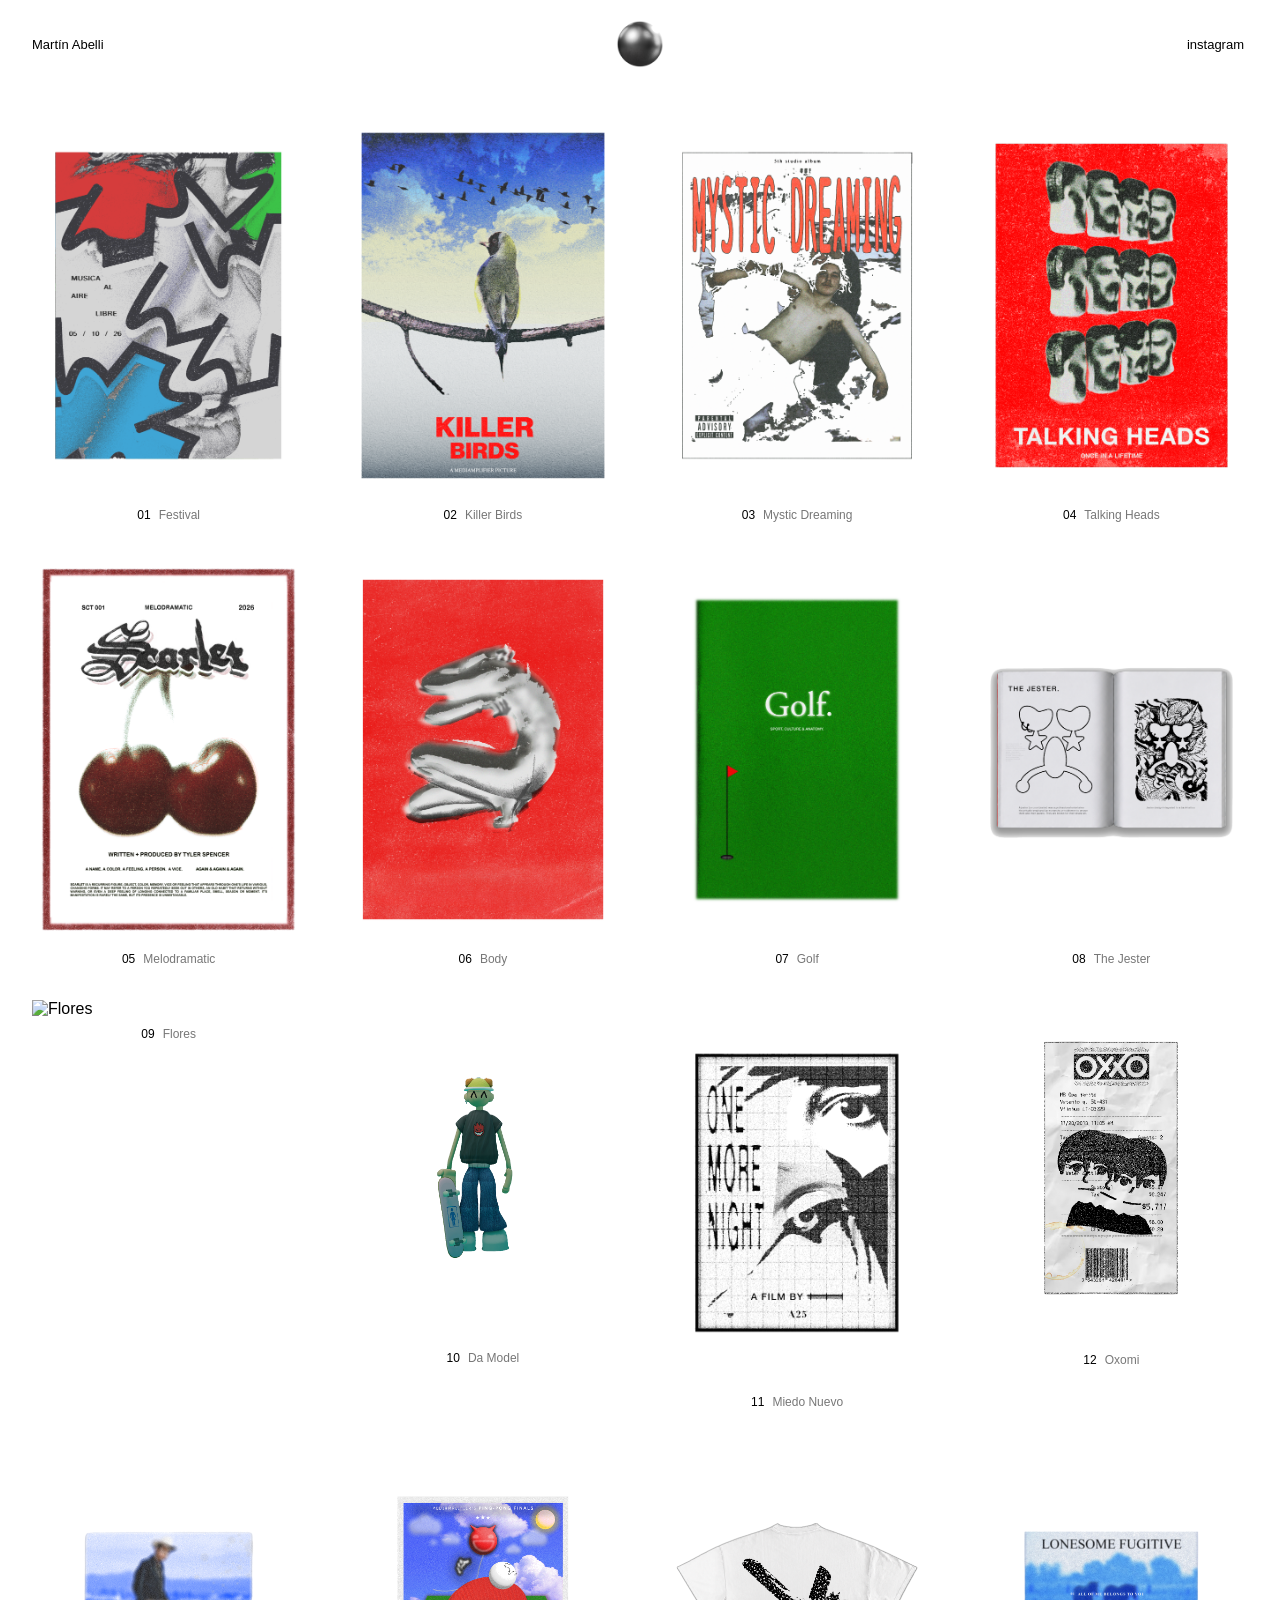
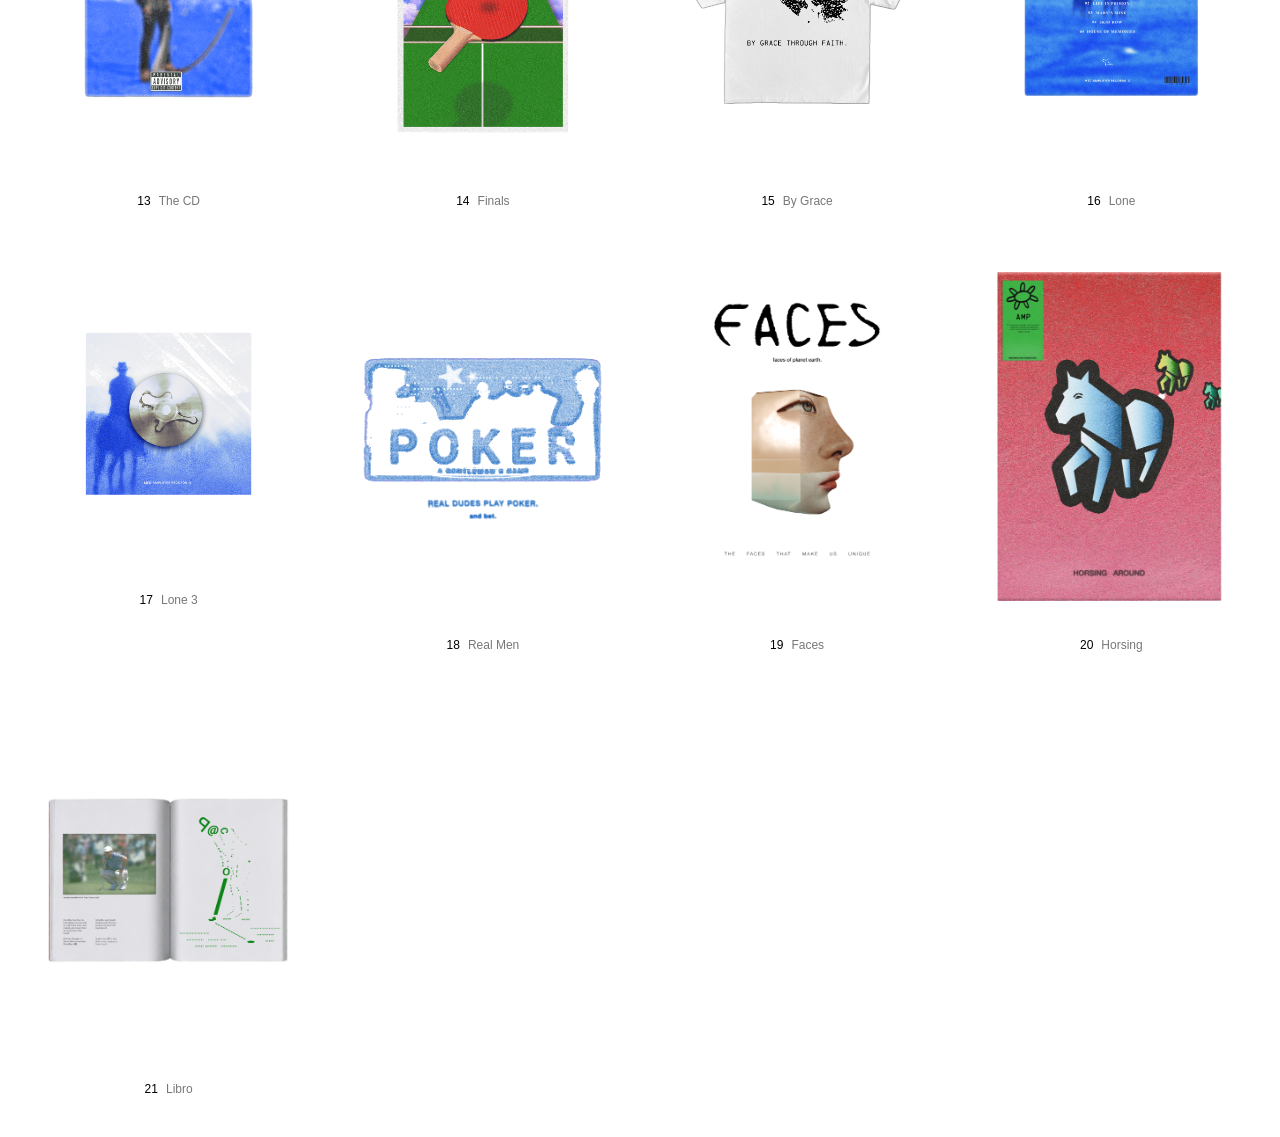
==== commit 3bb1ec87: "Add festival birds and studio projects" ====
--- a/index.html
+++ b/index.html
@@ -19,6 +19,21 @@
   </header>
 
   <main class="grid">
+
+    <div class="item">
+      <img src="images/festival1.png" alt="Festival">
+      <span class="caption">Festival</span>
+    </div>
+
+    <div class="item">
+      <img src="images/pajaro1.png" alt="Killer Birds">
+      <span class="caption">Killer Birds</span>
+    </div>
+
+    <div class="item">
+      <img src="images/studio.png" alt="Mystic Dreaming">
+      <span class="caption">Mystic Dreaming</span>
+    </div>
 
     <div class="item">
       <img src="images/talkingheads2.png" alt="Talking Heads">
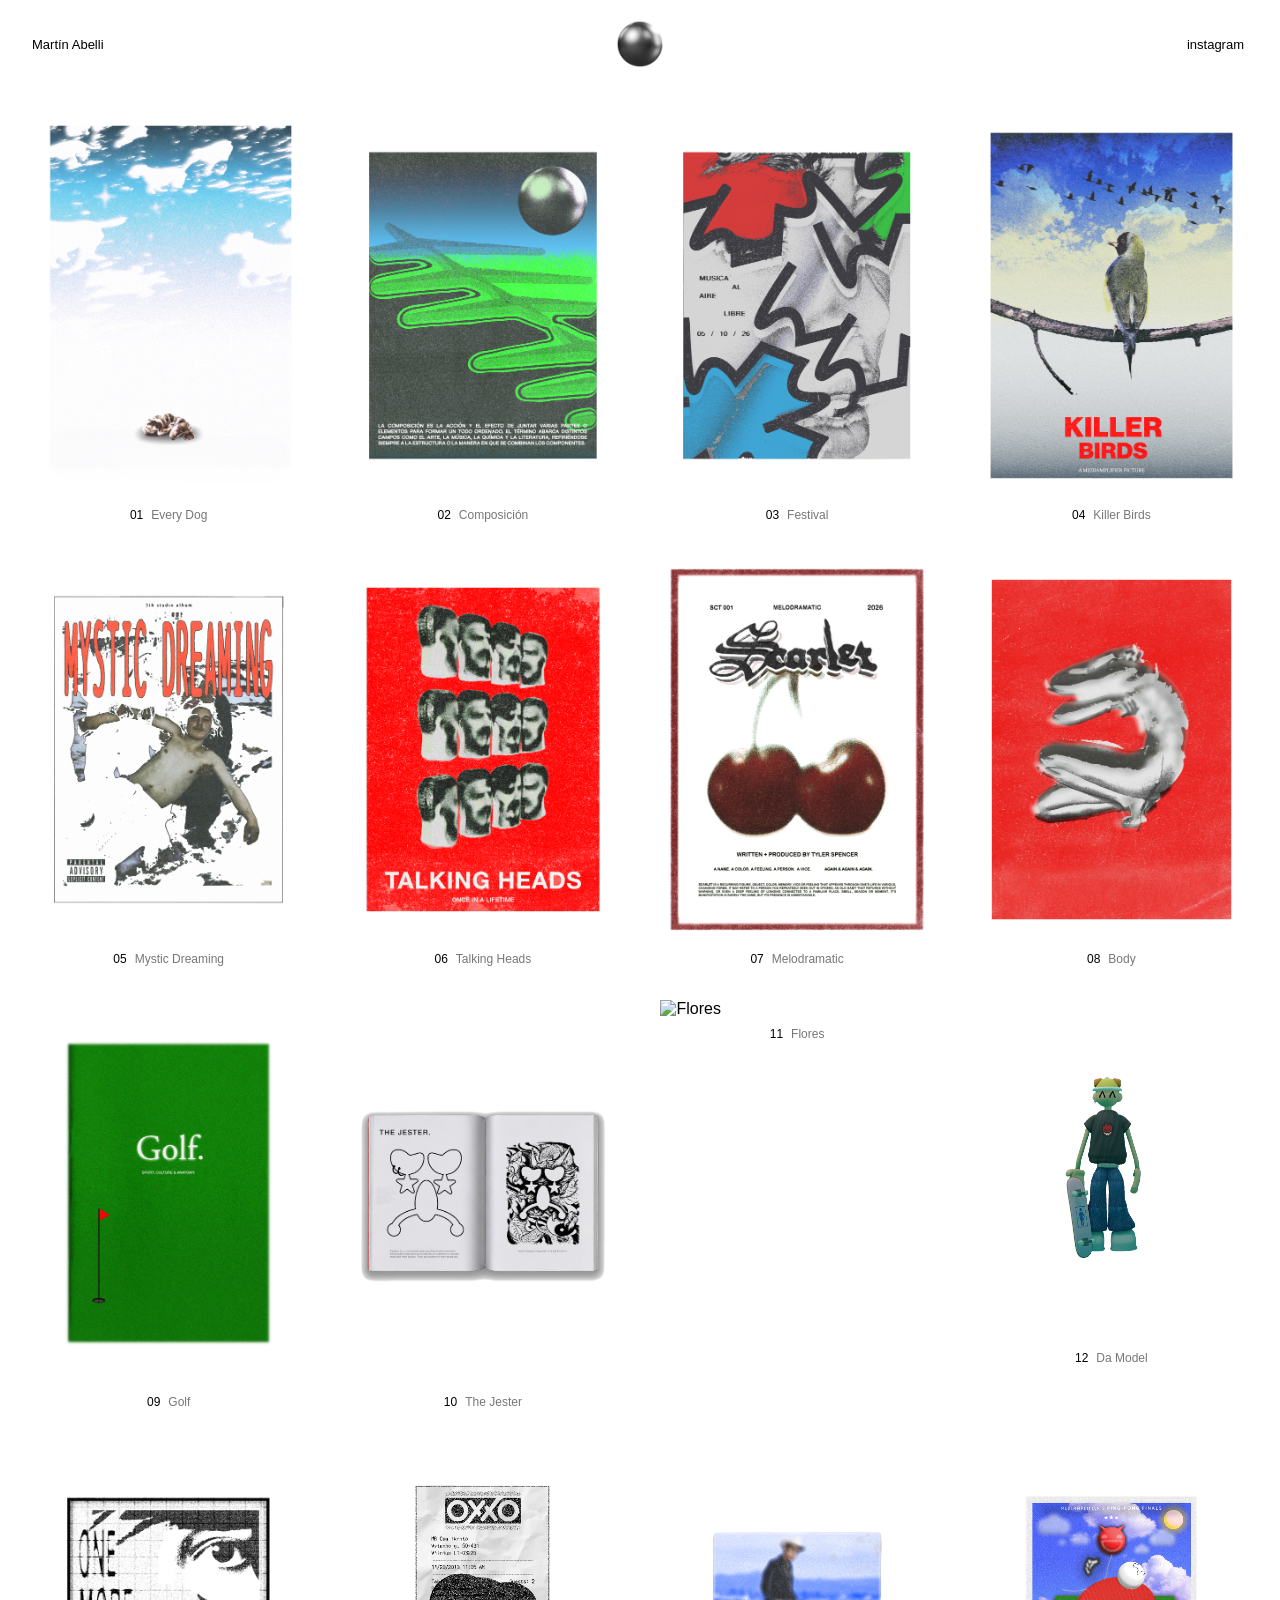
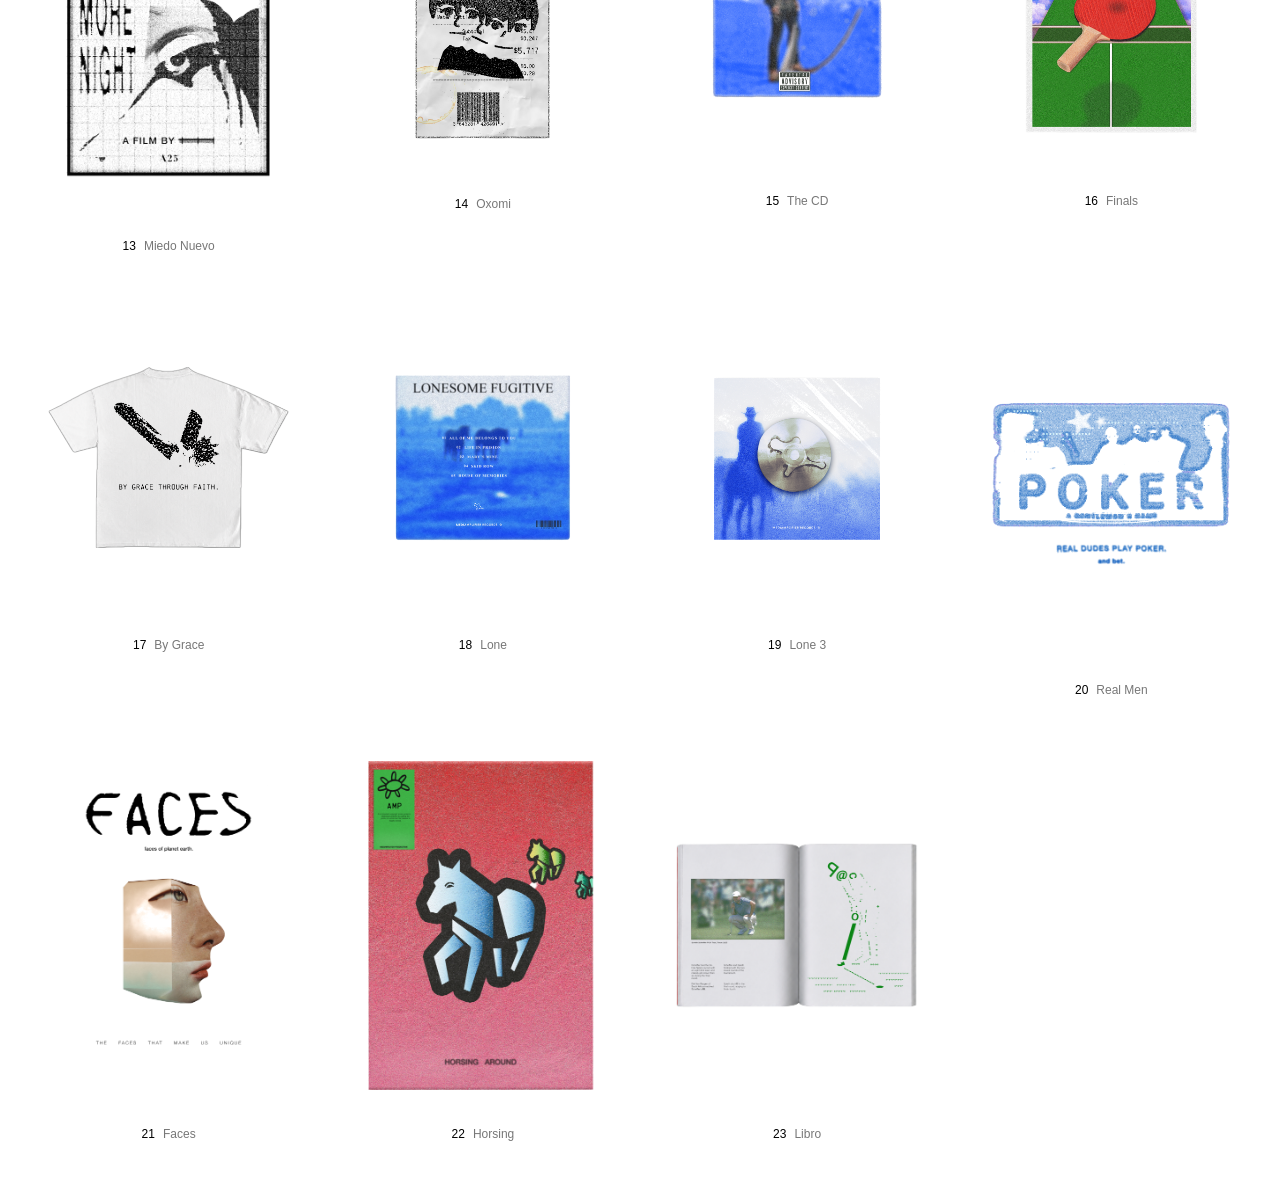
==== commit 33aa254b: "Add Every Dog and Composition projects" ====
--- a/index.html
+++ b/index.html
@@ -19,6 +19,16 @@
   </header>
 
   <main class="grid">
+
+    <div class="item">
+      <img src="images/everydog.png" alt="Every Dog">
+      <span class="caption">Every Dog</span>
+    </div>
+
+    <div class="item">
+      <img src="images/composicion.png" alt="Composición">
+      <span class="caption">Composición</span>
+    </div>
 
     <div class="item">
       <img src="images/festival1.png" alt="Festival">
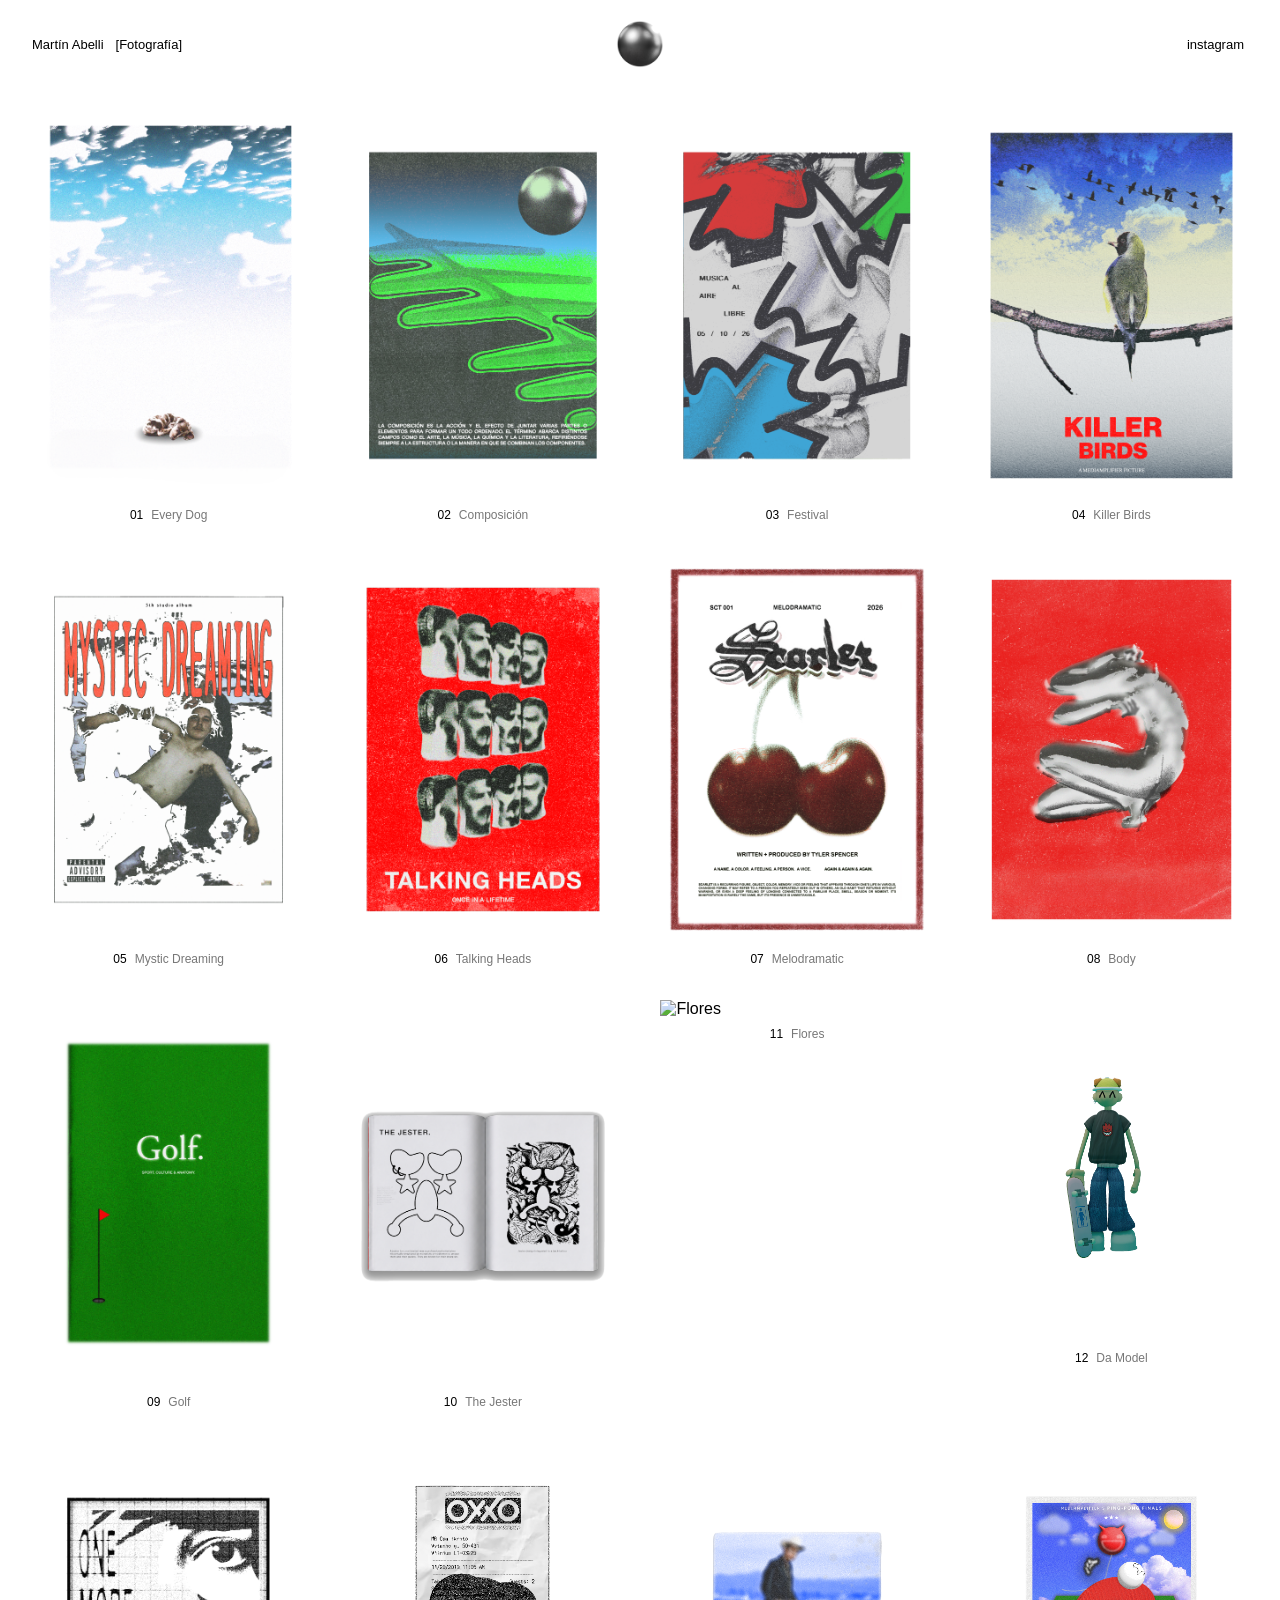
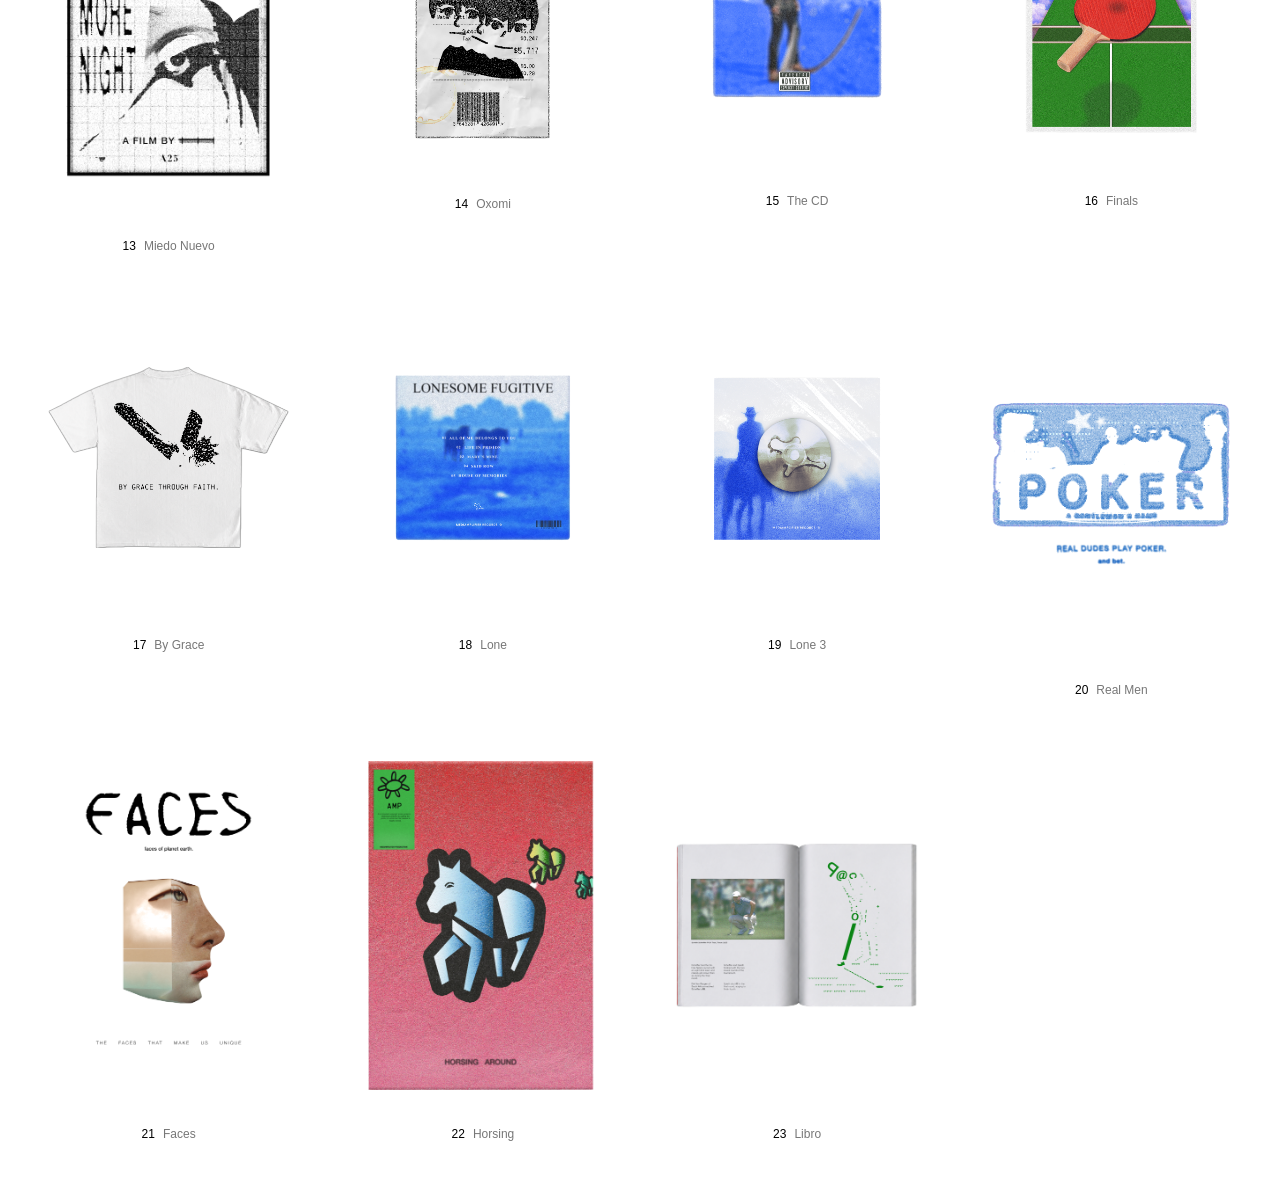
==== commit f8ecf7b3: "Add photography header menu" ====
--- a/index.html
+++ b/index.html
@@ -13,7 +13,10 @@
 <body>
 
   <header>
-    <span class="header-name">Martín Abelli</span>
+    <div class="header-left">
+      <span class="header-name">Martín Abelli</span>
+      <a class="header-menu" href="?photography">[Fotografía]</a>
+    </div>
     <a href="/"><img src="images/ampi.png" class="logo" alt="ampi"></a>
     <a class="header-ig" href="https://instagram.com/mediamplifier" target="_blank">instagram</a>
   </header>
--- a/style.css
+++ b/style.css
@@ -23,6 +23,13 @@
   background: transparent;
 }
 
+.header-left {
+  display: flex;
+  align-items: baseline;
+  gap: 12px;
+  justify-self: start;
+}
+
 .header-name {
   font-family: 'Helvetica Neue', Helvetica, Arial, sans-serif;
   font-size: 13px;
@@ -30,6 +37,19 @@
   letter-spacing: 0;
   color: #000;
   justify-self: start;
+}
+
+.header-menu {
+  font-family: 'Helvetica Neue', Helvetica, Arial, sans-serif;
+  font-size: 13px;
+  font-weight: 400;
+  letter-spacing: 0;
+  color: #000;
+  text-decoration: none;
+}
+
+.header-menu:hover {
+  text-decoration: underline;
 }
 
 .header-ig {
